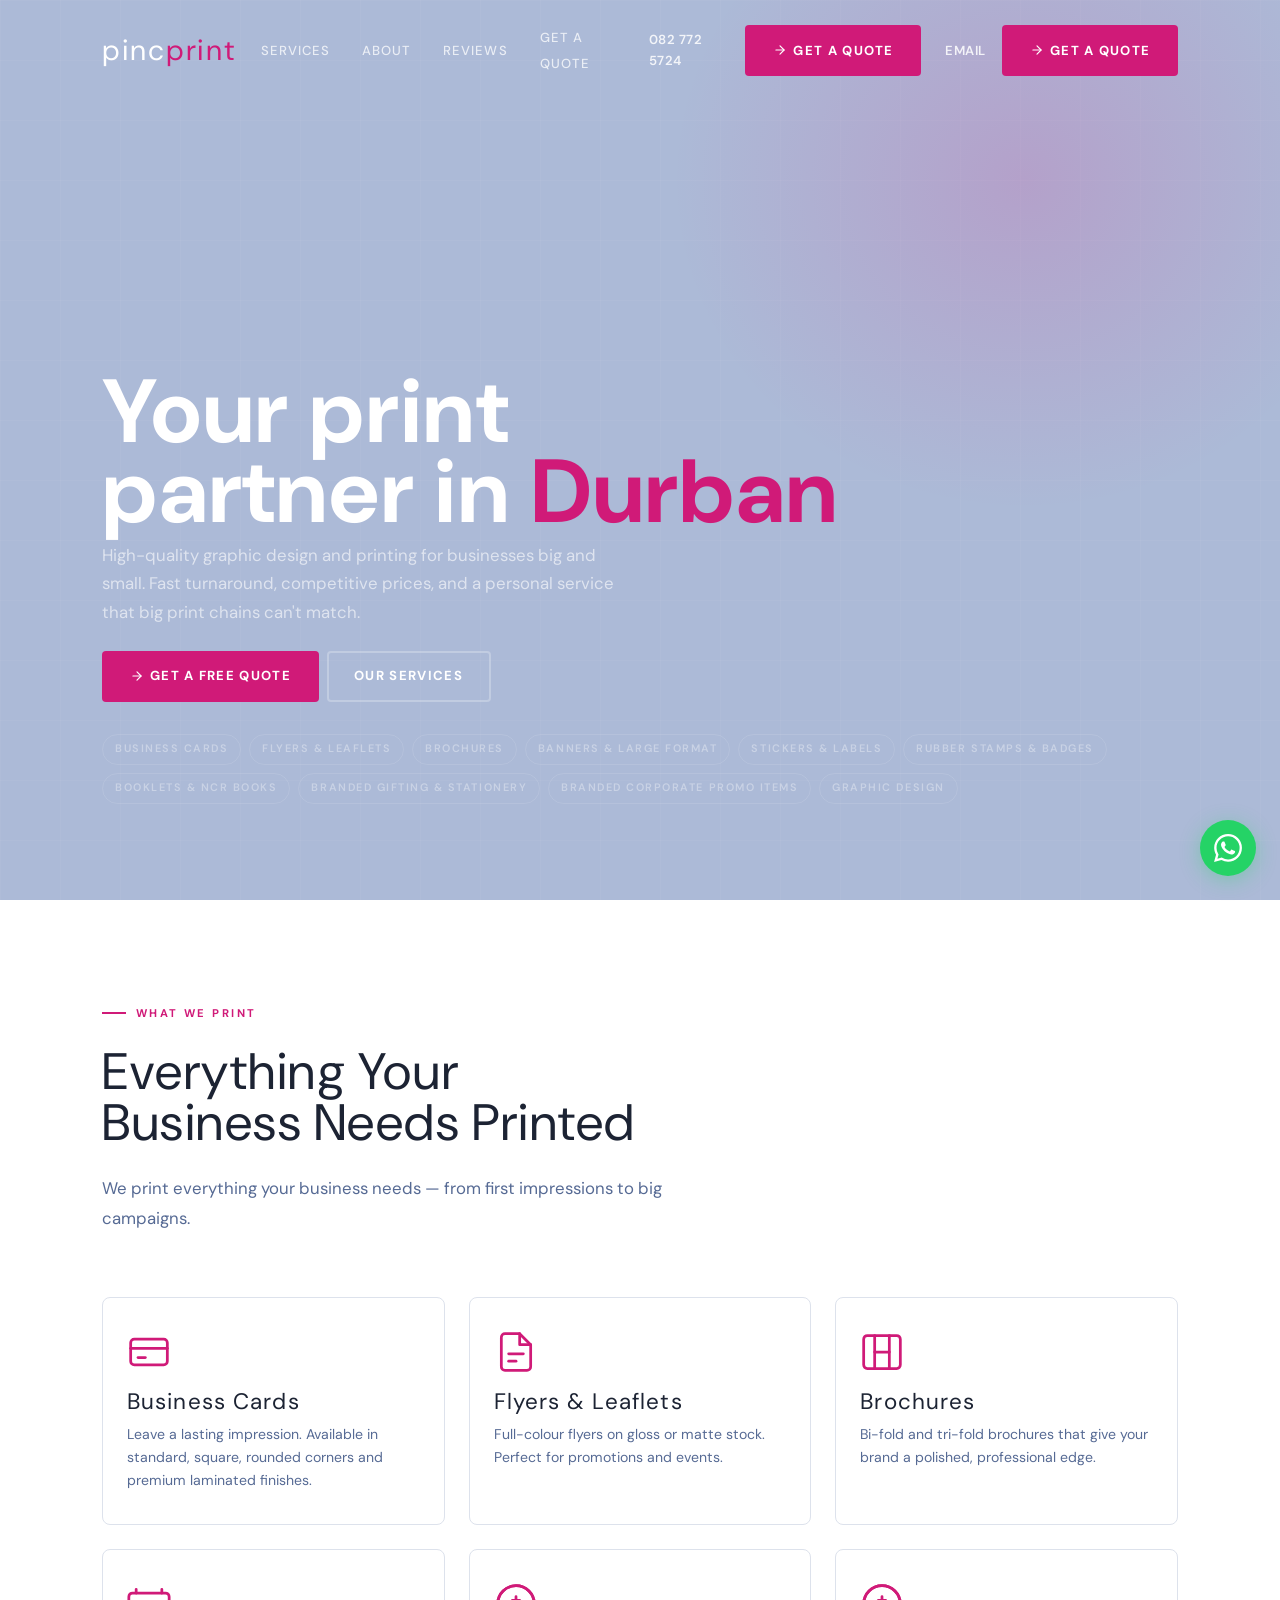
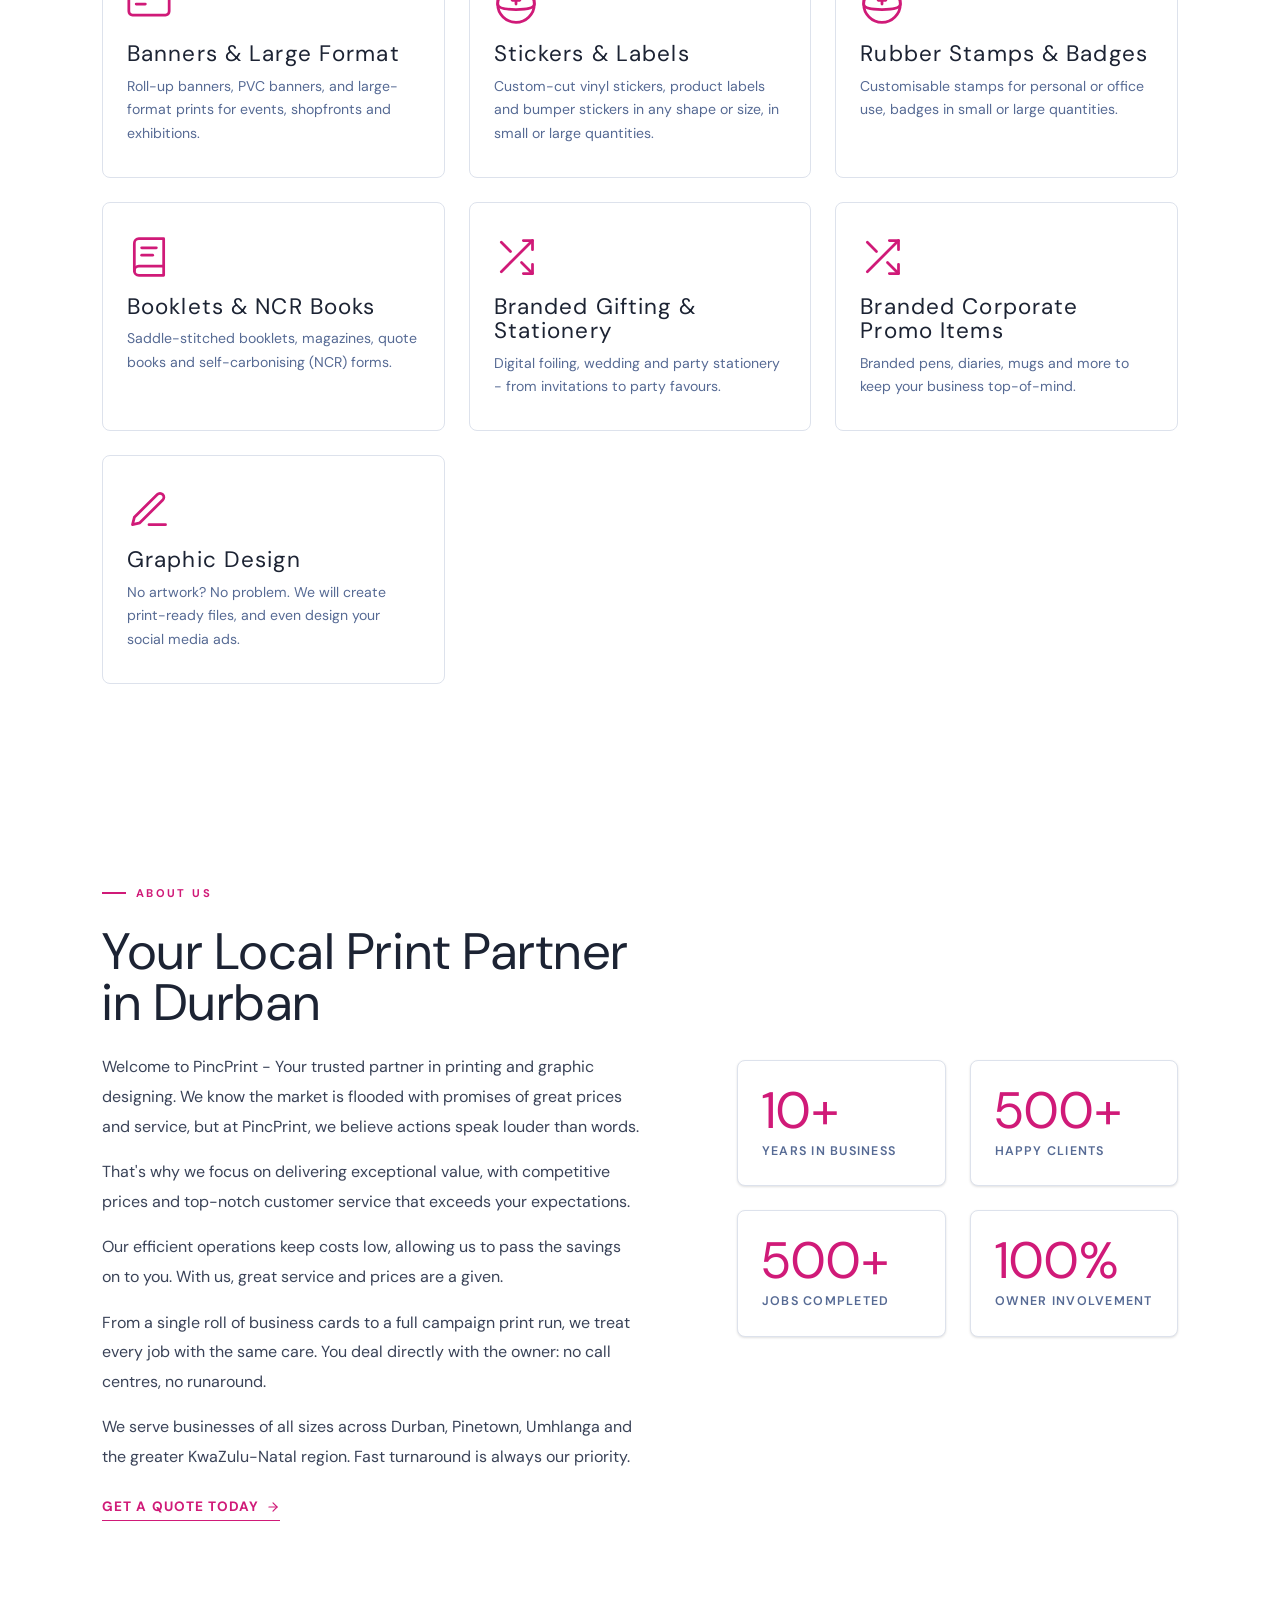
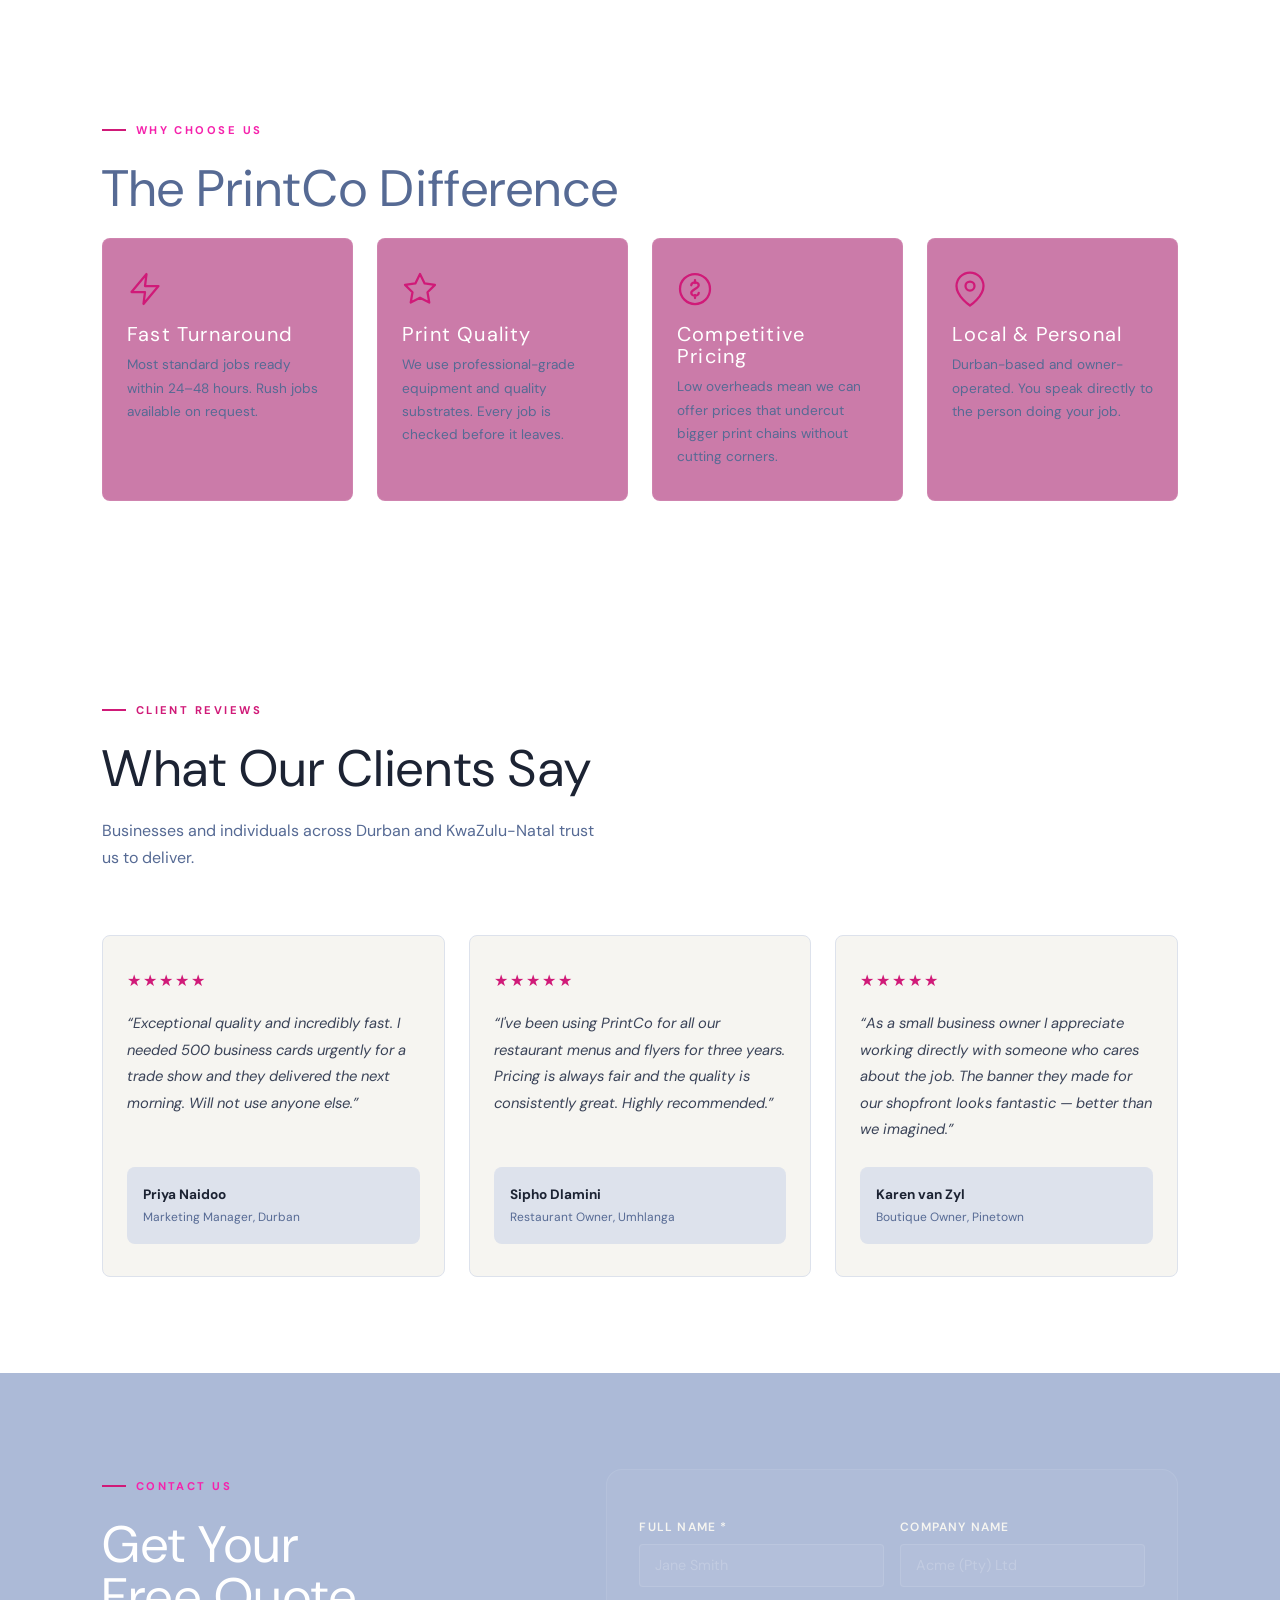
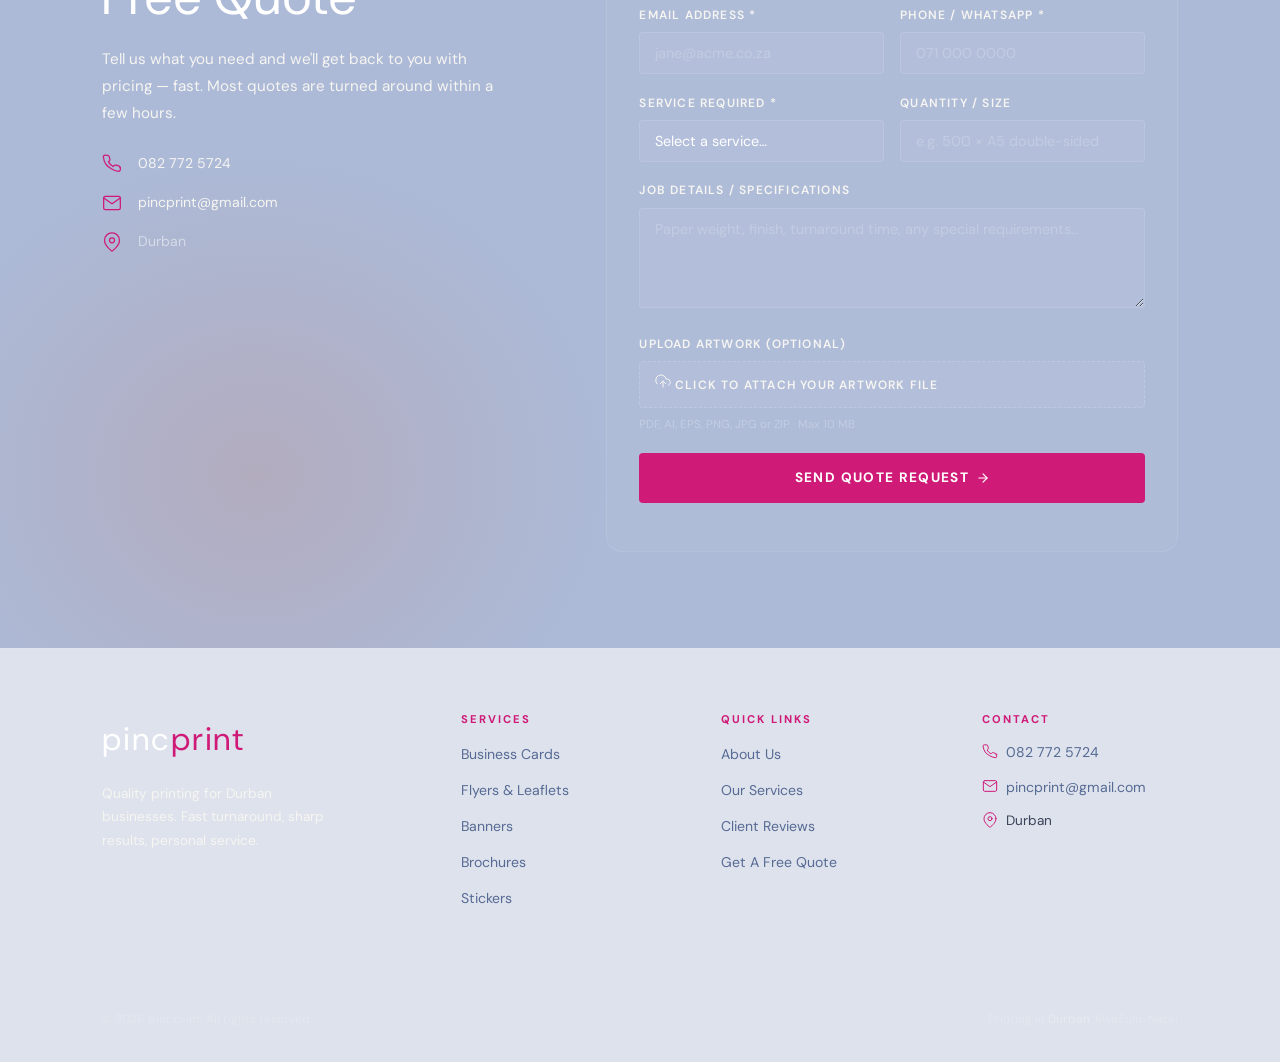
==== index.html @ f0bf224e "Update index.html" ====
<!DOCTYPE html>
<html lang="en">
<head>
  <meta charset="UTF-8" />
  <meta name="viewport" content="width=device-width, initial-scale=1.0" />
<!-- Netlify Identity: processes invite/recovery links from email -->
<script src="https://identity.netlify.com/v1/netlify-identity-widget.js"></script>
  <!-- ═══ SEO — EDIT THESE IN data/site.json ═══════════════ -->
  <title id="meta-title">pincprint Durban | Business Cards, Flyers, Banners &amp; More</title>
  <meta name="description"         id="meta-desc"    content="Quality printing in Durban. Business cards, flyers, banners, brochures, stickers and more. Fast turnaround, competitive prices. Get a free quote today." />
  <meta name="robots"              content="index, follow" />
  <link rel="canonical"            id="meta-canonical" href="https://www.yoursite.co.za/" />

  <!-- Open Graph (social sharing) -->
  <meta property="og:type"         content="website" />
  <meta property="og:locale"       content="en_ZA" />
  <meta property="og:url"          id="og-url"        content="https://www.yoursite.co.za/" />
  <meta property="og:title"        id="og-title"      content="pincprint Durban | Quality Printing" />
  <meta property="og:description"  id="og-desc"       content="Quality printing in Durban. Fast turnaround, competitive prices." />
  <meta property="og:image"        id="og-image"      content="https://www.yoursite.co.za/images/og-image.jpg" />
  <meta name="twitter:card"        content="summary_large_image" />

  <!-- Fonts -->
  <link rel="preconnect" href="https://fonts.googleapis.com" />
  <link rel="preconnect" href="https://fonts.gstatic.com" crossorigin />
  <link href="https://fonts.googleapis.com/css2?family=Bebas+Neue&family=DM+Sans:wght@300;400;500;600;700&display=swap" rel="stylesheet" />

  <link rel="stylesheet" href="style.css" />

  <!-- ═══ LOCAL BUSINESS SCHEMA — update to match data/site.json ═══ -->
  <script type="application/ld+json" id="local-schema">
  {
    "@context": "https://schema.org",
    "@type": "LocalBusiness",
    "name": "pincprint Durban",
    "description": "Quality printing services in Durban including business cards, flyers, brochures, banners, stickers and branded promotional items.",
    "url": "https://www.yoursite.co.za",
    "telephone": "+27310000000",
    "email": "pincprint@gmail.com",
    "priceRange": "$$",
    "image": "https://www.yoursite.co.za/images/og-image.jpg",
    "address": {
      "@type": "PostalAddress",
      "streetAddress": "123 Example Street",
      "addressLocality": "Durban",
      "addressRegion": "KwaZulu-Natal",
      "postalCode": "4001",
      "addressCountry": "ZA"
    },
    "geo": {
      "@type": "GeoCoordinates",
      "latitude": -29.8587,
      "longitude": 31.0218
    },
    "areaServed": [
      { "@type": "City", "name": "Durban" },
      { "@type": "City", "name": "Pinetown" },
      { "@type": "City", "name": "Umhlanga" }
    ],
    "hasOfferCatalog": {
      "@type": "OfferCatalog",
      "name": "Printing Services",
      "itemListElement": [
        { "@type": "Offer", "itemOffered": { "@type": "Service", "name": "Business Cards" } },
        { "@type": "Offer", "itemOffered": { "@type": "Service", "name": "Flyers" } },
        { "@type": "Offer", "itemOffered": { "@type": "Service", "name": "Banners" } },
        { "@type": "Offer", "itemOffered": { "@type": "Service", "name": "Brochures" } },
        { "@type": "Offer", "itemOffered": { "@type": "Service", "name": "Stickers and Labels" } }
      ]
    }
  }
  </script>
</head>
<body>

  <!-- ═══ SVG ICON SPRITE (hidden) ══════════════════════════════════
       Icon keys for services (use in data/services.json → icon field):
       card | flyer | brochure | banner | sticker | design | book | promo
  ═══════════════════════════════════════════════════════════════════ -->
  <svg xmlns="http://www.w3.org/2000/svg" style="display:none">
    <symbol id="icon-card" viewBox="0 0 24 24" fill="none" stroke="currentColor" stroke-width="1.5" stroke-linecap="round" stroke-linejoin="round">
      <rect x="2" y="5" width="20" height="14" rx="2"/>
      <line x1="2" y1="10" x2="22" y2="10"/>
      <line x1="6" y1="15" x2="10" y2="15"/>
    </symbol>
    <symbol id="icon-flyer" viewBox="0 0 24 24" fill="none" stroke="currentColor" stroke-width="1.5" stroke-linecap="round" stroke-linejoin="round">
      <path d="M14 2H6a2 2 0 0 0-2 2v16a2 2 0 0 0 2 2h12a2 2 0 0 0 2-2V8z"/>
      <polyline points="14 2 14 8 20 8"/>
      <line x1="8" y1="13" x2="16" y2="13"/>
      <line x1="8" y1="17" x2="12" y2="17"/>
    </symbol>
    <symbol id="icon-brochure" viewBox="0 0 24 24" fill="none" stroke="currentColor" stroke-width="1.5" stroke-linecap="round" stroke-linejoin="round">
      <rect x="2" y="3" width="20" height="18" rx="2"/>
      <line x1="8" y1="3" x2="8" y2="21"/>
      <line x1="16" y1="3" x2="16" y2="21"/>
      <line x1="8" y1="12" x2="16" y2="12"/>
    </symbol>
    <symbol id="icon-banner" viewBox="0 0 24 24" fill="none" stroke="currentColor" stroke-width="1.5" stroke-linecap="round" stroke-linejoin="round">
      <rect x="1" y="6" width="22" height="12" rx="2"/>
      <path d="M5 6V4M19 6V4"/>
      <line x1="5" y1="12" x2="10" y2="12"/>
    </symbol>
    <symbol id="icon-sticker" viewBox="0 0 24 24" fill="none" stroke="currentColor" stroke-width="1.5" stroke-linecap="round" stroke-linejoin="round">
      <circle cx="12" cy="12" r="10"/>
      <path d="M12 2a10 10 0 0 1 10 10c0 2-4 3-10 3S2 14 2 12A10 10 0 0 1 12 2z"/>
      <line x1="12" y1="8" x2="12" y2="12"/>
      <line x1="10" y1="10" x2="14" y2="10"/>
    </symbol>
    <symbol id="icon-design" viewBox="0 0 24 24" fill="none" stroke="currentColor" stroke-width="1.5" stroke-linecap="round" stroke-linejoin="round">
      <path d="M12 20h9"/>
      <path d="M16.5 3.5a2.121 2.121 0 0 1 3 3L7 19l-4 1 1-4L16.5 3.5z"/>
    </symbol>
    <symbol id="icon-book" viewBox="0 0 24 24" fill="none" stroke="currentColor" stroke-width="1.5" stroke-linecap="round" stroke-linejoin="round">
      <path d="M4 19.5A2.5 2.5 0 0 1 6.5 17H20"/>
      <path d="M6.5 2H20v20H6.5A2.5 2.5 0 0 1 4 19.5v-15A2.5 2.5 0 0 1 6.5 2z"/>
      <line x1="8" y1="7" x2="16" y2="7"/>
      <line x1="8" y1="11" x2="14" y2="11"/>
    </symbol>
    <symbol id="icon-promo" viewBox="0 0 24 24" fill="none" stroke="currentColor" stroke-width="1.5" stroke-linecap="round" stroke-linejoin="round">
      <polyline points="16 3 21 3 21 8"/>
      <line x1="4" y1="20" x2="21" y2="3"/>
      <polyline points="21 16 21 21 16 21"/>
      <line x1="15" y1="15" x2="21" y2="21"/>
      <line x1="4" y1="4" x2="9" y2="9"/>
    </symbol>
    <!-- Benefit icons -->
    <symbol id="icon-fast" viewBox="0 0 24 24" fill="none" stroke="currentColor" stroke-width="1.5" stroke-linecap="round" stroke-linejoin="round">
      <path d="M13 2L3 14h9l-1 8 10-12h-9l1-8z"/>
    </symbol>
    <symbol id="icon-quality" viewBox="0 0 24 24" fill="none" stroke="currentColor" stroke-width="1.5" stroke-linecap="round" stroke-linejoin="round">
      <path d="M12 2l3.09 6.26L22 9.27l-5 4.87 1.18 6.88L12 17.77l-6.18 3.25L7 14.14 2 9.27l6.91-1.01L12 2z"/>
    </symbol>
    <symbol id="icon-price" viewBox="0 0 24 24" fill="none" stroke="currentColor" stroke-width="1.5" stroke-linecap="round" stroke-linejoin="round">
      <circle cx="12" cy="12" r="10"/>
      <path d="M12 6v2m0 8v2M9.5 9.5a2.5 2 0 0 1 5 0c0 2-5 3-5 5a2.5 2 0 0 0 5 0"/>
    </symbol>
    <symbol id="icon-local" viewBox="0 0 24 24" fill="none" stroke="currentColor" stroke-width="1.5" stroke-linecap="round" stroke-linejoin="round">
      <path d="M21 10c0 7-9 13-9 13s-9-6-9-13a9 9 0 0 1 18 0z"/>
      <circle cx="12" cy="10" r="3"/>
    </symbol>
    <!-- Misc icons -->
    <symbol id="icon-phone" viewBox="0 0 24 24" fill="none" stroke="currentColor" stroke-width="1.5" stroke-linecap="round" stroke-linejoin="round">
      <path d="M22 16.92v3a2 2 0 0 1-2.18 2 19.79 19.79 0 0 1-8.63-3.07A19.5 19.5 0 0 1 4.69 13.5a19.79 19.79 0 0 1-3.07-8.67A2 2 0 0 1 3.6 2.69L6.72 2.7A2 2 0 0 1 8.7 4.41a12.84 12.84 0 0 0 .7 2.81 2 2 0 0 1-.45 2.11L7.72 10.6a16 16 0 0 0 5.68 5.68l1.27-1.27a2 2 0 0 1 2.11-.45 12.84 12.84 0 0 0 2.81.7 2 2 0 0 1 1.72 2.02z"/>
    </symbol>
    <symbol id="icon-mail" viewBox="0 0 24 24" fill="none" stroke="currentColor" stroke-width="1.5" stroke-linecap="round" stroke-linejoin="round">
      <path d="M4 4h16c1.1 0 2 .9 2 2v12c0 1.1-.9 2-2 2H4c-1.1 0-2-.9-2-2V6c0-1.1.9-2 2-2z"/>
      <polyline points="22,6 12,13 2,6"/>
    </symbol>
    <symbol id="icon-pin" viewBox="0 0 24 24" fill="none" stroke="currentColor" stroke-width="1.5" stroke-linecap="round" stroke-linejoin="round">
      <path d="M21 10c0 7-9 13-9 13s-9-6-9-13a9 9 0 0 1 18 0z"/>
      <circle cx="12" cy="10" r="3"/>
    </symbol>
    <symbol id="icon-upload" viewBox="0 0 24 24" fill="none" stroke="currentColor" stroke-width="1.5" stroke-linecap="round" stroke-linejoin="round">
      <polyline points="16 16 12 12 8 16"/>
      <line x1="12" y1="12" x2="12" y2="21"/>
      <path d="M20.39 18.39A5 5 0 0 0 18 9h-1.26A8 8 0 1 0 3 16.3"/>
    </symbol>
    <symbol id="icon-arrow" viewBox="0 0 24 24" fill="none" stroke="currentColor" stroke-width="2" stroke-linecap="round" stroke-linejoin="round">
      <line x1="5" y1="12" x2="19" y2="12"/>
      <polyline points="12 5 19 12 12 19"/>
    </symbol>
  </svg>

  <!-- ═══ WHATSAPP FLOAT ══════════════════════════════════════════ -->
  <a href="#" class="whatsapp-float" id="whatsapp-link" aria-label="Chat with us on WhatsApp" target="_blank" rel="noopener">
    <svg viewBox="0 0 24 24" fill="currentColor"><path d="M17.472 14.382c-.297-.149-1.758-.867-2.03-.967-.273-.099-.471-.148-.67.15-.197.297-.767.966-.94 1.164-.173.199-.347.223-.644.075-.297-.15-1.255-.463-2.39-1.475-.883-.788-1.48-1.761-1.653-2.059-.173-.297-.018-.458.13-.606.134-.133.298-.347.446-.52.149-.174.198-.298.298-.497.099-.198.05-.371-.025-.52-.075-.149-.669-1.612-.916-2.207-.242-.579-.487-.5-.669-.51-.173-.008-.371-.01-.57-.01-.198 0-.52.074-.792.372-.272.297-1.04 1.016-1.04 2.479 0 1.462 1.065 2.875 1.213 3.074.149.198 2.096 3.2 5.077 4.487.709.306 1.262.489 1.694.625.712.227 1.36.195 1.871.118.571-.085 1.758-.719 2.006-1.413.248-.694.248-1.289.173-1.413-.074-.124-.272-.198-.57-.347m-5.421 7.403h-.004a9.87 9.87 0 0 1-5.031-1.378l-.361-.214-3.741.982.998-3.648-.235-.374a9.86 9.86 0 0 1-1.51-5.26c.001-5.45 4.436-9.884 9.888-9.884 2.64 0 5.122 1.03 6.988 2.898a9.825 9.825 0 0 1 2.893 6.994c-.003 5.45-4.437 9.884-9.885 9.884m8.413-18.297A11.815 11.815 0 0 0 12.05 0C5.495 0 .16 5.335.157 11.892c0 2.096.547 4.142 1.588 5.945L.057 24l6.305-1.654a11.882 11.882 0 0 0 5.683 1.448h.005c6.554 0 11.89-5.335 11.893-11.893a11.821 11.821 0 0 0-3.48-8.413z"/></svg>
  </a>

  <!-- ═══ NAVIGATION ══════════════════════════════════════════════ -->
  <header>
    <nav class="site-nav" id="site-nav" role="navigation" aria-label="Main navigation">
      <div class="container">
        <div class="nav-inner">
          <a href="#" class="nav-logo" id="nav-logo" aria-label="Homepage">
            pinc<span id="nav-logo-accent">print</span>
          </a>
          <ul class="nav-links" id="nav-links">
            <li><a href="#services">Services</a></li>
            <li><a href="#about">About</a></li>
            <li><a href="#testimonials">Reviews</a></li>
            <li><a href="#quote">Get a Quote</a></li>
          </ul>
          <div style="display:flex;align-items:center;gap:1rem;">
            <a href="tel:+27827725724" class="nav-phone" id="nav-phone">CALL</a>
            <a href="#quote" class="nav-cta btn">
              <svg width="14" height="14"><use href="#icon-arrow"/></svg>
              Get a Quote
            </a>
          </div>
          <div style="display:flex;align-items:center;gap:1rem;">
            <a href="mailto:pincprint@gmail.com" class="nav-phone" id="nav-phone">EMAIL</a>
            <a href="#quote" class="nav-cta btn">
              <svg width="14" height="14"><use href="#icon-arrow"/></svg>
              Get a Quote
            </a>
          </div>
          <button class="nav-toggle" id="nav-toggle" aria-label="Toggle mobile menu" aria-expanded="false">
            <span></span><span></span><span></span>
          </button>
        </div>
      </div>
    </nav>
  </header>

  <main>
    <!-- ═══ HERO ════════════════════════════════════════════════ -->
    <section class="hero" aria-labelledby="hero-heading">
      <div class="container">
        <div class="hero-inner">
          <div>
            <h1 class="hero-headline" id="hero-heading">
              <span id="hero-line1">Your print</span><br>
              <span id="hero-line2">partner in </span>
              <span class="accent" id="hero-city">Durban</span>
            </h1>
            <div class="hero-sub">
              <p id="hero-subtext">High-quality graphic design and printing for businesses big and small. Fast turnaround, competitive prices, and a personal service that big print chains can't match.</p>
              <div class="hero-actions">
                <a href="#quote" class="btn btn-primary">
                  <svg width="14" height="14"><use href="#icon-arrow"/></svg>
                  Get a Free Quote
                </a>
                <a href="#services" class="btn btn-outline">Our Services</a>
              </div>
            </div>
            <div class="hero-service-strip" id="hero-chips">
              <!-- rendered by JS -->
            </div>
          </div>
          <!-- <div class="hero-aside" aria-hidden="true" id="hero-aside">
            BUSINESS&nbsp;CARDS&nbsp;·&nbsp;FLYERS&nbsp;·&nbsp;BANNERS&nbsp;·&nbsp;BROCHURES&nbsp;·&nbsp;STICKERS&nbsp;·&nbsp;BRANDED&nbsp;PROMO
          </div> -->
        </div>
      </div>
    </section>

    <!-- ═══ SERVICES ════════════════════════════════════════════ -->
    <section id="services" aria-labelledby="services-heading">
      <div class="container">
        <span class="section-eyebrow">What We Print</span>
        <h2 class="section-heading" id="services-heading">Everything Your<br>Business Needs Printed</h2>
        <p class="services-intro" id="services-intro">We print it all from business cards to wedding cards to large-format banners. If you or your business needs it printed, we can do it.</p>
        <div class="services-grid stagger animate-up" id="services-grid">
          <div class="loading-placeholder">Loading services…</div>
        </div>
      </div>
    </section>

    <!-- ═══ ABOUT ═══════════════════════════════════════════════ -->
    <section id="about" aria-labelledby="about-heading">
      <div class="container">
        <div class="about-grid">
          <div>
            <span class="section-eyebrow">About Us</span>
            <h2 class="section-heading" id="about-heading"><span id="about-headline">Your Local Print Partner</span></h2>
            <div id="about-body" class="about-body">
              <div class="loading-placeholder">Loading…</div>
            </div>
            <a href="#quote" class="about-link">
              Get a quote today
              <svg width="14" height="14"><use href="#icon-arrow"/></svg>
            </a>
          </div>
          <div class="about-stats stagger animate-up" id="about-stats">
            <div class="loading-placeholder">Loading…</div>
          </div>
        </div>
      </div>
    </section>

    <!-- ═══ BENEFITS ════════════════════════════════════════════ -->
    <section id="why-us" aria-labelledby="benefits-heading">
      <div class="container">
        <span class="section-eyebrow" style="color:var(--accent-lt);">Why Choose Us</span>
        <h2 class="section-heading section-heading--light" id="benefits-heading">The pincprint Difference</h2>
        <div class="benefits-grid stagger animate-up" id="benefits-grid">
          <div class="loading-placeholder">Loading…</div>
        </div>
      </div>
    </section>

    <!-- ═══ TESTIMONIALS ═════════════════════════════════════════ -->
    <section id="testimonials" aria-labelledby="testimonials-heading">
      <div class="container">
        <span class="section-eyebrow">Client Reviews</span>
        <h2 class="section-heading" id="testimonials-heading">What Our Clients Say</h2>
        <p class="testimonials-intro">Businesses and individuals across Durban and KwaZulu-Natal trust us to deliver.</p>
        <div class="testimonials-grid stagger animate-up" id="testimonials-grid">
          <div class="loading-placeholder">Loading reviews…</div>
        </div>
      </div>
    </section>

    <!-- ═══ QUOTE FORM ════════════════════════════════════════════ -->
    <section id="quote" aria-labelledby="quote-heading" class="quote">
      <div class="container">
        <div class="quote-inner">
          <div class="quote-intro">
            <span class="section-eyebrow" style="color:var(--accent-lt);">Contact Us</span>
            <h2 class="section-heading" id="quote-heading">Get Your<br>Free Quote</h2>
            <p>Tell us what you need and we'll get back to you with pricing — fast. Most quotes are turned around within a few hours.</p>
            <div class="quote-contact-item">
              <svg class="icon-sm"><use href="#icon-phone"/></svg>
              <a href="tel:0310000000" id="form-phone">031 000 0000</a>
            </div>
            <div class="quote-contact-item">
              <svg class="icon-sm"><use href="#icon-mail"/></svg>
              <a href="mailto:pincprint@gmail.com" id="form-email">pincprint@gmail.com</a>
            </div>
            <div class="quote-contact-item">
              <svg class="icon-sm"><use href="#icon-pin"/></svg>
              <span id="form-address" style="color:rgba(255,255,255,0.5);">123 Example Street, Durban</span>
            </div>
          </div>

          <!-- Netlify form: add netlify attribute when deploying -->
          <div class="quote-form">
            <div class="form-success" id="form-success" role="alert">
              ✓ Thanks! We've received your quote request and will be in touch shortly.
            </div>
            <form
              name="quote-request"
              method="POST"
              data-netlify="true"
              netlify-honeypot="bot-field"
              id="quote-form"
              novalidate
            >
              <input type="hidden" name="form-name" value="quote-request" />
              <p hidden><label>Don't fill this: <input name="bot-field" /></label></p>

              <div class="form-row">
                <div class="form-group">
                  <label for="f-name">Full Name *</label>
                  <input type="text" id="f-name" name="name" placeholder="Jane Smith" required />
                </div>
                <div class="form-group">
                  <label for="f-company">Company Name</label>
                  <input type="text" id="f-company" name="company" placeholder="Acme (Pty) Ltd" />
                </div>
              </div>
              <div class="form-row">
                <div class="form-group">
                  <label for="f-email">Email Address *</label>
                  <input type="email" id="f-email" name="email" placeholder="jane@acme.co.za" required />
                </div>
                <div class="form-group">
                  <label for="f-phone">Phone / WhatsApp *</label>
                  <input type="tel" id="f-phone" name="phone" placeholder="071 000 0000" required />
                </div>
              </div>
              <div class="form-row">
                <div class="form-group">
                  <label for="f-service">Service Required *</label>
                  <select id="f-service" name="service" required>
                    <option value="" disabled selected>Select a service…</option>
                    <option>Business Cards</option>
                    <option>Flyers / Leaflets</option>
                    <option>Brochures</option>
                    <option>Banners / Large Format</option>
                    <option>Stickers / Labels</option>
                    <option>Booklets / Magazines</option>
                    <option>Branded Promotional Items</option>
                    <option>Graphic Design / Social Media</option>
                    <option>Other</option>
                  </select>
                </div>
                <div class="form-group">
                  <label for="f-qty">Quantity / Size</label>
                  <input type="text" id="f-qty" name="quantity" placeholder="e.g. 500 × A5 double-sided" />
                </div>
              </div>
              <div class="form-group">
                <label for="f-details">Job Details / Specifications</label>
                <textarea id="f-details" name="details" placeholder="Paper weight, finish, turnaround time, any special requirements…"></textarea>
              </div>
              <div class="form-group">
                <label>Upload Artwork (optional)</label>
                <label class="file-upload-label">
                  <svg width="16" height="16"><use href="#icon-upload"/></svg>
                  <span id="file-label-text">Click to attach your artwork file</span>
                  <input type="file" name="artwork" id="artwork-upload" accept=".pdf,.ai,.eps,.png,.jpg,.jpeg,.zip" />
                </label>
                <p class="file-note">PDF, AI, EPS, PNG, JPG or ZIP · Max 10 MB</p>
              </div>
              <button type="submit" class="btn btn-submit">
                Send Quote Request
                <svg width="14" height="14"><use href="#icon-arrow"/></svg>
              </button>
            </form>
          </div>
        </div>
      </div>
    </section>
  </main>

  <!-- ═══ FOOTER ══════════════════════════════════════════════════ -->
  <footer role="contentinfo">
    <div class="container">
      <div class="footer-grid">
        <div class="footer-brand">
          <a href="#" class="logo" aria-label="Homepage">Pinc<span>Print</span></a>
          <p id="footer-tagline">Quality design and printing for Durban businesses. Fast turnaround, sharp results, personal service.</p>
        </div>
        <div class="footer-col">
          <h4>Services</h4>
          <ul id="footer-services">
            <li><a href="#services">Business Cards</a></li>
            <li><a href="#services">Flyers &amp; Leaflets</a></li>
            <li><a href="#services">Banners</a></li>
            <li><a href="#services">Brochures</a></li>
            <li><a href="#services">Stickers</a></li>
          </ul>
        </div>
        <div class="footer-col">
          <h4>Quick Links</h4>
          <ul>
            <li><a href="#about">About Us</a></li>
            <li><a href="#services">Our Services</a></li>
            <li><a href="#testimonials">Client Reviews</a></li>
            <li><a href="#quote">Get A Free Quote</a></li>
          </ul>
        </div>
        <div class="footer-col">
          <h4>Contact</h4>
          <div class="footer-contact-item">
            <svg><use href="#icon-phone"/></svg>
            <a href="tel:0310000000" id="footer-phone">082 772 5724</a>
          </div>
          <div class="footer-contact-item">
            <svg><use href="#icon-mail"/></svg>
            <a href="mailto:pincprint@gmail.com" id="footer-email">pincprint@gmail.com</a>
          </div>
          <div class="footer-contact-item">
            <svg><use href="#icon-pin"/></svg>
            <span id="footer-address"><br>Durban, 4001</span>
          </div>
        </div>
      </div>
      <div class="footer-bottom">
        <span id="footer-copyright">© <span id="footer-year"></span> PincPrint Durban. All rights reserved.</span>
        <span>Printing in <a href="#services">Durban</a>, KwaZulu-Natal</span>
      </div>
    </div>
  </footer>

  <!-- ═══════════════════════════════════════════════════════════════
       SCRIPTS
       ─────────────────────────────────────────────────────────────
       Handles: nav scroll, mobile menu, scroll animations,
       data loading, DOM rendering, form submission (Netlify).
  ═══════════════════════════════════════════════════════════════ -->
  <script>
  /* ── Helpers ──────────────────────────────────────────── */
  const $ = id => document.getElementById(id);
  const icon = id => `<svg aria-hidden="true"><use href="#icon-${id}"/></svg>`;

  /* ── Footer year ──────────────────────────────────────── */
  $('footer-year').textContent = new Date().getFullYear();

  /* ── Nav scroll ───────────────────────────────────────── */
  const nav = $('site-nav');
  function onScroll() { nav.classList.toggle('scrolled', window.scrollY > 60); }
  window.addEventListener('scroll', onScroll, { passive: true });
  onScroll();

  /* ── Mobile nav ───────────────────────────────────────── */
  const toggle = $('nav-toggle');
  const navLinks = $('nav-links');
  toggle.addEventListener('click', () => {
    const open = navLinks.classList.toggle('open');
    toggle.classList.toggle('open', open);
    toggle.setAttribute('aria-expanded', open);
    document.body.style.overflow = open ? 'hidden' : '';
  });
  navLinks.querySelectorAll('a').forEach(a => a.addEventListener('click', () => {
    navLinks.classList.remove('open');
    toggle.classList.remove('open');
    toggle.setAttribute('aria-expanded', false);
    document.body.style.overflow = '';
  }));

  /* ── Scroll animations ────────────────────────────────── */
  const observer = new IntersectionObserver(entries => {
    entries.forEach(e => { if (e.isIntersecting) { e.target.classList.add('visible'); observer.unobserve(e.target); } });
  }, { threshold: 0.1 });
  document.querySelectorAll('.animate-up').forEach(el => observer.observe(el));

  /* ── File upload label ────────────────────────────────── */
  $('artwork-upload').addEventListener('change', e => {
    const f = e.target.files[0];
    $('file-label-text').textContent = f ? f.name : 'Click to attach your artwork file';
  });

  /* ── Form submit (Netlify AJAX) ───────────────────────── */
  $('quote-form').addEventListener('submit', async function(e) {
    e.preventDefault();
    const btn = this.querySelector('.btn-submit');
    btn.textContent = 'Sending…';
    btn.disabled = true;
    try {
      const body = new URLSearchParams(new FormData(this)).toString();
      const res = await fetch('/', { method: 'POST', headers: { 'Content-Type': 'application/x-www-form-urlencoded' }, body });
      if (res.ok) {
        $('form-success').classList.add('visible');
        this.reset();
        $('file-label-text').textContent = 'Click to attach your artwork file';
        this.scrollIntoView({ behavior: 'smooth', block: 'start' });
      } else { throw new Error(); }
    } catch {
      btn.textContent = 'Error — please email us directly';
    } finally {
      btn.textContent = 'Send Quote Request';
      btn.disabled = false;
    }
  });

  /* ── JSON fetch ───────────────────────────────────────── */
  async function load(path) {
    const r = await fetch(path);
    if (!r.ok) throw new Error(`Cannot load ${path}`);
    return r.json();
  }

  /* ── Service icons map ────────────────────────────────── */
  const SERVICE_ICONS = {
    card: 'card', flyer: 'flyer', brochure: 'brochure',
    banner: 'banner', sticker: 'sticker', design: 'design',
    book: 'book', promo: 'promo'
  };
  const BENEFIT_ICONS = { fast: 'fast', quality: 'quality', price: 'price', local: 'local' };

  /* ── Renderers ────────────────────────────────────────── */
  function renderServices(data) {
    // hero chips
    $('hero-chips').innerHTML = data.items.map(s =>
      `<span class="hero-chip">${s.name}</span>`
    ).join('');
    // grid
    $('services-intro').textContent = data.intro || '';
    $('services-grid').className = 'services-grid stagger animate-up';
    $('services-grid').innerHTML = data.items.map(s => `
      <div class="service-card">
        <div class="service-icon">${icon(SERVICE_ICONS[s.icon] || 'flyer')}</div>
        <h3>${s.name}</h3>
        <p>${s.desc}</p>
      </div>`
    ).join('');
    observer.observe($('services-grid'));
  }

  function renderAbout(data) {
    $('about-headline').textContent = data.headline;
    $('about-body').innerHTML = data.paragraphs.map(p => `<p>${p}</p>`).join('');
    $('about-stats').innerHTML = data.stats.map(s => `
      <div class="stat-box">
        <div class="stat-number">${s.number}</div>
        <div class="stat-label">${s.label}</div>
      </div>`
    ).join('');
    observer.observe($('about-stats'));
  }

  function renderBenefits(data) {
    const sec = document.querySelector('#why-us');
    // update heading if provided
    if (data.heading) $('benefits-heading').textContent = data.heading;
    $('benefits-grid').innerHTML = data.items.map(b => `
      <div class="benefit-card">
        <div class="benefit-icon">${icon(BENEFIT_ICONS[b.icon] || 'quality')}</div>
        <h3>${b.title}</h3>
        <p>${b.desc}</p>
      </div>`
    ).join('');
    observer.observe($('benefits-grid'));
  }

  function renderTestimonials(data) {
    $('testimonials-grid').innerHTML = data.map(t => `
      <article class="testimonial-card">
        <div class="testimonial-stars" aria-label="${t.stars} out of 5 stars">${'★'.repeat(t.stars)}</div>
        <p class="testimonial-text">${t.text}</p>
        <footer class="testimonial-author">
          <div class="testimonial-name">${t.name}</div>
          <div class="testimonial-role">${t.role}</div>
        </footer>
      </article>`
    ).join('');
    observer.observe($('testimonials-grid'));
  }

  function renderSite(data) {
    // Page title + meta
    document.title = data.seo_title;
    $('meta-title').textContent = data.seo_title;
    $('meta-desc').setAttribute('content', data.seo_description);
    $('og-title').setAttribute('content', data.seo_title);
    $('og-desc').setAttribute('content', data.seo_description);
    if (data.site_url) {
      $('meta-canonical').setAttribute('href', data.site_url + '/');
      $('og-url').setAttribute('content', data.site_url + '/');
    }
    // Nav
    const logoName = data.business_name || 'PincPrint';
    const split = Math.floor(logoName.length / 2);
    $('nav-logo').innerHTML = `${logoName.slice(0, split)}<span>${logoName.slice(split)}</span>`;
    document.querySelector('.footer-brand .logo').innerHTML = `${logoName.slice(0, split)}<span>${logoName.slice(split)}</span>`;
    if (data.phone) {
      $('nav-phone').textContent = data.phone;
      $('nav-phone').href = 'tel:' + data.phone.replace(/\s/g, '');
      $('form-phone').textContent = data.phone;
      $('form-phone').href = 'tel:' + data.phone.replace(/\s/g, '');
      $('footer-phone').textContent = data.phone;
      $('footer-phone').href = 'tel:' + data.phone.replace(/\s/g, '');
    }
    if (data.email) {
      $('form-email').textContent = data.email;
      $('form-email').href = 'mailto:' + data.email;
      $('footer-email').textContent = data.email;
      $('footer-email').href = 'mailto:' + data.email;
    }
    if (data.address) {
      $('form-address').textContent = data.address;
      $('footer-address').innerHTML = data.address.replace(', ', ',<br>');
    }
    if (data.whatsapp) {
      $('whatsapp-link').href = 'https://wa.me/' + data.whatsapp;
    }
    if (data.tagline) $('footer-tagline').textContent = data.tagline;
    if (data.business_name) {
      $('footer-copyright').innerHTML = `© <span id="footer-year">${new Date().getFullYear()}</span> ${data.business_name}. All rights reserved.`;
    }
    // Update JSON-LD schema
    if (data.business_name || data.phone || data.email) {
      try {
        const schema = JSON.parse($('local-schema').textContent);
        if (data.business_name)  schema.name      = data.business_name;
        if (data.phone)          schema.telephone  = data.phone;
        if (data.email)          schema.email      = data.email;
        if (data.address)        schema.address.streetAddress = data.address;
        if (data.site_url)       schema.url        = data.site_url;
        $('local-schema').textContent = JSON.stringify(schema, null, 2);
      } catch(e) {}
    }
  }

  /* ── Boot ──────────────────────────────────────────────── */
  (async function init() {
    try {
      const [site, services, about, benefits, testimonials] = await Promise.all([
        load('data/site.json'),
        load('data/services.json'),
        load('data/about.json'),
        load('data/benefits.json'),
        load('data/testimonials.json'),
      ]);
      renderSite(site);
      renderServices(services);
      renderAbout(about);
      renderBenefits(benefits);
      renderTestimonials(testimonials);
    } catch(err) {
      console.warn('Data load error:', err);
    }
  })();
  </script>

  <!-- noscript fallback for key contact info -->
  <noscript>
    <div style="text-align:center;padding:2rem;background:#0B1220;color:#fff;">
      <strong>PincPrint Durban</strong> — Quality printing services in Durban.<br>
      Call us: <a href="tel:0827725724" style="color:#E04510;">082 772 5724</a> |
      Email: <a href="mailto:pincprint@gmail.com" style="color:#E04510;">pincprint@gmail.com</a>
    </div>
  </noscript>
    <script>
  if (window.netlifyIdentity) {
    window.netlifyIdentity.on("init", function(user) {
      if (!user) {
        window.netlifyIdentity.on("login", function() {
          document.location.href = "/admin/";
        });
      }
    });
  }
</script>

</body>
</html>
---- style.css ----
/* ═══════════════════════════════════════════════════════════
   pincprint DURBAN  —  style.css
   ─────────────────────────────────────────────────────────
   01. Tokens & Reset
   02. Typography
   03. Layout
   04. Navigation
   05. Hero
   06. Services
   07. About
   08. Benefits
   09. Testimonials
   10. Quote Form
   11. Footer
   12. Floating WhatsApp
   13. Utilities & Animations
   14. Responsive
   ═══════════════════════════════════════════════════════════ */

/* ─── 01. TOKENS & RESET ────────────────────────────────── */
:root {
  /* Colours */
  --dark:       #acbad7;   /* deep print-ink navy */
  --dark-2:     #cb7ba9;
  --ink:        #1C2333;
  --body:       #3A4358;
  --muted:      #566a94;
  --border:     #DDE2EC;
  --paper:      #F6F5F1;   /* warm uncoated stock */
  --white:      #FFFFFF;
  --accent:     #d01a78;   /* Pantone-red burnt orange — the BRAND hit */
  --accent-dk:  #ff309b;
  --accent-lt:  #f523ac;
  --green:      #25D366;   /* WhatsApp only */

  /* Type */
  --font-display: 'DM Sans', Impact, sans-serif;
  --font-body:    'DM Sans', 'Helvetica Neue', sans-serif;

  /* Space (8pt system) */
  --s1: 0.5rem;    /* 8 */
  --s2: 1rem;      /* 16 */
  --s3: 1.5rem;    /* 24 */
  --s4: 2rem;      /* 32 */
  --s5: 3rem;      /* 48 */
  --s6: 4rem;      /* 64 */
  --s7: 5rem;      /* 80 */
  --s8: 6rem;      /* 96 */

  /* Radii */
  --r-sm: 4px;
  --r-md: 8px;
  --r-lg: 16px;

  /* Shadows */
  --sh-sm: 0 1px 3px rgba(0,0,0,0.08), 0 1px 2px rgba(0,0,0,0.05);
  --sh-md: 0 4px 16px rgba(0,0,0,0.10), 0 2px 6px rgba(0,0,0,0.06);
  --sh-lg: 0 12px 40px rgba(0,0,0,0.14);

  --ease: cubic-bezier(0.25, 0.46, 0.45, 0.94);
}

*, *::before, *::after { box-sizing: border-box; margin: 0; padding: 0; }
html { scroll-behavior: smooth; -webkit-text-size-adjust: 100%; }
body {
  font-family: var(--font-body);
  color: var(--body);
  background: var(--white);
  font-size: 1rem;
  line-height: 1.65;
  font-weight: 400;
  overflow-x: hidden;
}
img { display: block; max-width: 100%; }
a  { color: inherit; text-decoration: none; }
ul { list-style: none; }
button, input, select, textarea {
  font-family: inherit;
  font-size: inherit;
}

/* ─── 02. TYPOGRAPHY ────────────────────────────────────── */
h1, h2, h3, h4 { line-height: 1.1; font-weight: 700; color: var(--ink); }

.display {
  font-family: var(--font-display);
  font-weight: 400;   /* Bebas is always "bold" at weight 400 */
  letter-spacing: 0.02em;
  line-height: 0.95;
  color: var(--accent);
}

.section-eyebrow {
  display: inline-flex;
  align-items: center;
  gap: 0.6rem;
  font-size: 0.7rem;
  font-weight: 700;
  letter-spacing: 0.22em;
  text-transform: uppercase;
  color: var(--accent);
  margin-bottom: var(--s3);
}
.section-eyebrow::before {
  content: '';
  display: block;
  width: 24px;
  height: 2px;
  background: var(--accent);
  flex-shrink: 0;
}

.section-heading {
  font-family: var(--font-display);
  font-weight: 400;
  font-size: clamp(2.2rem, 4vw, 3.4rem);
  letter-spacing: 0.03em;
  line-height: 1;
  color: var(--ink);
  margin-bottom: var(--s3);
}
.section-heading--light { color: var(--white); }

/* ─── 03. LAYOUT ────────────────────────────────────────── */
.container {
  max-width: 1140px;
  margin: 0 auto;
  padding: 0 var(--s4);
}
.container--narrow { max-width: 820px; }
section { padding: var(--s8) 0; }

/* ─── 04. NAVIGATION ────────────────────────────────────── */
.site-nav {
  position: fixed;
  top: 0; left: 0; right: 0;
  z-index: 200;
  background: transparent;
  padding: var(--s3) 0;
  transition: background 0.3s var(--ease), padding 0.3s var(--ease), box-shadow 0.3s var(--ease);
}
.site-nav.scrolled {
  background: var(--white);
  padding: var(--s2) 0;
  box-shadow: 0 1px 0 var(--border), var(--sh-sm);
}
.nav-inner {
  display: flex;
  align-items: center;
  justify-content: space-between;
  gap: var(--s3);
}
.nav-logo {
  font-family: var(--font-display);
  font-size: 1.8rem;
  letter-spacing: 0.06em;
  color: var(--white);
  transition: color 0.3s;
  white-space: nowrap;
}
.site-nav.scrolled .nav-logo { color: var(--ink); }
.nav-logo span { color: var(--accent); }

.nav-links {
  display: flex;
  gap: var(--s4);
  align-items: center;
}
.nav-links a {
  font-size: 0.82rem;
  font-weight: 500;
  letter-spacing: 0.08em;
  text-transform: uppercase;
  color: rgba(255,255,255,0.75);
  transition: color 0.2s;
}
.site-nav.scrolled .nav-links a { color: var(--body); }
.nav-links a:hover { color: var(--accent); }
.site-nav.scrolled .nav-links a:hover { color: var(--accent); }

.nav-phone {
  font-size: 0.82rem;
  font-weight: 600;
  color: rgba(255,255,255,0.85);
  letter-spacing: 0.04em;
  transition: color 0.3s;
}
.site-nav.scrolled .nav-phone { color: var(--body); }
.nav-phone:hover { color: var(--accent) !important; }

.nav-cta {
  display: inline-flex;
  align-items: center;
  gap: 0.4rem;
  background: var(--accent);
  color: var(--white) !important;
  padding: 0.55rem 1.3rem;
  border-radius: var(--r-sm);
  font-size: 0.8rem;
  font-weight: 700;
  letter-spacing: 0.08em;
  text-transform: uppercase;
  transition: background 0.2s, transform 0.15s;
  white-space: nowrap;
}
.nav-cta:hover { background: var(--accent-dk); transform: translateY(-1px); }

/* hamburger */
.nav-toggle {
  display: none;
  flex-direction: column;
  gap: 5px;
  background: none;
  border: none;
  cursor: pointer;
  padding: 4px;
}
.nav-toggle span {
  display: block;
  width: 24px;
  height: 2px;
  background: var(--white);
  border-radius: 2px;
  transition: background 0.3s, transform 0.3s;
}
.site-nav.scrolled .nav-toggle span { background: var(--ink); }
.nav-toggle.open span:nth-child(1) { transform: translateY(7px) rotate(45deg); }
.nav-toggle.open span:nth-child(2) { opacity: 0; }
.nav-toggle.open span:nth-child(3) { transform: translateY(-7px) rotate(-45deg); }

/* ─── 05. HERO ──────────────────────────────────────────── */
.hero {
  min-height: 100svh;
  background: var(--dark);
  position: relative;
  overflow: hidden;
  display: flex;
  flex-direction: column;
  justify-content: flex-end;
  padding-bottom: var(--s8);
}
/* subtle grid pattern */
.hero::before {
  content: '';
  position: absolute;
  inset: 0;
  background-image:
    linear-gradient(rgba(255,255,255,0.03) 1px, transparent 1px),
    linear-gradient(90deg, rgba(255,255,255,0.03) 1px, transparent 1px);
  background-size: 60px 60px;
  pointer-events: none;
}
/* orange gradient bloom */
.hero::after {
  content: '';
  position: absolute;
  top: -20%;
  right: -10%;
  width: 60%;
  height: 80%;
  background: radial-gradient(ellipse, rgba(224, 16, 127, 0.15) 0%, transparent 65%);
  pointer-events: none;
}
.hero-inner {
  position: relative;
  z-index: 1;
  /* display: grid;
  grid-template-columns: 1fr auto; */
  align-items: flex-end;
  gap: var(--s6);
}
.hero-headline {
  font-family: var(--font-display);
  font-size: clamp(5rem, 7vw, 7rem);
  line-height: 0.9;
  letter-spacing: 0.02em;
  color: var(--white);
}
.hero-headline .accent { color: var(--accent); }
.hero-headline .muted  { color: rgba(255,255,255,0.15); }

.hero-sub {
  margin-top: var(--s1);
  max-width: 520px;
}
.hero-sub p {
  font-size: 1.05rem;
  color: rgba(255,255,255,0.6);
  margin-bottom: var(--s3);
  line-height: 1.7;
}
.hero-actions {
  display: flex;
  align-items: center;
  gap: var(--s1);
  flex-wrap: wrap;
}
.hero-service-strip {
  display: flex;
  flex-wrap: wrap;
  gap: 0.5rem;
  margin-top: var(--s4);
}
.hero-chip {
  font-size: 0.68rem;
  font-weight: 600;
  letter-spacing: 0.14em;
  text-transform: uppercase;
  color: rgba(255,255,255,0.35);
  border: 1px solid rgba(255,255,255,0.1);
  padding: 0.35rem 0.75rem;
  border-radius: 100px;
}
/* right side typographic element */
.hero-aside {
  writing-mode: vertical-rl;
  text-orientation: mixed;
  transform: rotate(180deg);
  font-family: var(--font-display);
  font-size: clamp(1rem, 2vw, 1.4rem);
  letter-spacing: 0.25em;
  color: rgba(255,255,255,0.07);
  line-height: 1;
  user-select: none;
  white-space: nowrap;
}

/* ─── 06. SERVICES ──────────────────────────────────────── */
.services { background: var(--white); }
.services-intro {
  max-width: 560px;
  font-size: 1.05rem;
  color: var(--muted);
  margin-bottom: var(--s6);
  line-height: 1.8;
}
.services-grid {
  display: grid;
  grid-template-columns: repeat(3, 1fr);
  gap: 1.5rem;
}
.service-card {
  border: 1px solid var(--border);
  border-radius: var(--r-md);
  padding: var(--s4) var(--s3);
  transition: border-color 0.2s, transform 0.2s var(--ease), box-shadow 0.2s;
  cursor: default;
}
.service-card:hover {
  border-color: var(--accent);
  transform: translateY(-4px);
  box-shadow: var(--sh-md);
}
.service-icon {
  width: 44px;
  height: 44px;
  margin-bottom: var(--s2);
  color: var(--accent);
}
.service-icon svg { width: 100%; height: 100%; }
.service-card h3 {
  font-family: var(--font-display);
  font-weight: 400;
  font-size: 1.4rem;
  letter-spacing: 0.05em;
  margin-bottom: 0.5rem;
  color: var(--ink);
}
.service-card p {
  font-size: 0.88rem;
  color: var(--muted);
  line-height: 1.65;
}

/* ─── 07. ABOUT ─────────────────────────────────────────── */
.about { background: var(--paper); }
.about-grid {
  display: grid;
  grid-template-columns: 1.1fr 0.9fr;
  gap: var(--s8);
  align-items: center;
}
.about-body p {
  color: var(--body);
  font-size: 1rem;
  line-height: 1.85;
  margin-bottom: var(--s2);
}
.about-body p:last-child { margin-bottom: 0; }
.about-link {
  display: inline-flex;
  align-items: center;
  gap: 0.4rem;
  margin-top: var(--s3);
  font-size: 0.85rem;
  font-weight: 700;
  letter-spacing: 0.08em;
  text-transform: uppercase;
  color: var(--accent);
  border-bottom: 1px solid var(--accent);
  padding-bottom: 2px;
  transition: gap 0.2s;
}
.about-link:hover { gap: 0.7rem; }
.about-stats {
  display: grid;
  grid-template-columns: 1fr 1fr;
  gap: 1.5rem;
}
.stat-box {
  background: var(--white);
  border-radius: var(--r-md);
  padding: var(--s3) var(--s3);
  border: 1px solid var(--border);
  box-shadow: var(--sh-sm);
}
.stat-number {
  font-family: var(--font-display);
  font-size: 3.2rem;
  line-height: 1;
  color: var(--accent);
  letter-spacing: 0.02em;
  margin-bottom: 0.3rem;
}
.stat-label {
  font-size: 0.78rem;
  font-weight: 600;
  letter-spacing: 0.1em;
  text-transform: uppercase;
  color: var(--muted);
}

/* ─── 08. BENEFITS ──────────────────────────────────────── */
.benefits { background: var(--dark); padding: var(--s7) 0; }
.benefits-grid {
  display: grid;
  grid-template-columns: repeat(4, 1fr);
  gap: 1.5rem;
}

#benefits-heading {
    color: var(--muted);
}

.benefit-card {
  padding: var(--s4) var(--s3);
  background-color: var(--dark-2);
  border: 1px solid rgba(255,255,255,0.07);
  border-radius: var(--r-md);
  transition: border-color 0.2s, background 0.2s;
}
.benefit-card:hover {
  background: rgba(255,255,255,0.04);
  border-color: rgba(224, 16, 127, 0.4);
}
.benefit-icon {
  width: 36px;
  height: 36px;
  color: var(--accent);
  margin-bottom: var(--s2);
}
.benefit-icon svg { width: 100%; height: 100%; }
.benefit-card h3 {
  font-family: var(--font-display);
  font-weight: 400;
  font-size: 1.25rem;
  letter-spacing: 0.06em;
  color: var(--white);
  margin-bottom: 0.5rem;
}
.benefit-card p {
  font-size: 0.85rem;
  color: var(--muted);
  line-height: 1.7;
}

/* ─── 09. TESTIMONIALS ──────────────────────────────────── */
.testimonials { background: var(--white); }
.testimonials-intro {
  max-width: 500px;
  color: var(--muted);
  margin-bottom: var(--s6);
}
.testimonials-grid {
  display: grid;
  grid-template-columns: repeat(3, 1fr);
  gap: 1.5rem;
}
.testimonial-card {
  background: var(--paper);
  border-radius: var(--r-md);
  padding: var(--s4) var(--s3);
  border: 1px solid var(--border);
  display: flex;
  flex-direction: column;
}
.testimonial-stars {
  color: var(--accent);
  font-size: 1rem;
  letter-spacing: 2px;
  margin-bottom: var(--s2);
}
.testimonial-text {
  font-size: 0.92rem;
  color: var(--body);
  line-height: 1.8;
  flex: 1;
  margin-bottom: var(--s3);
  font-style: italic;
}
.testimonial-text::before { content: '\201C'; }
.testimonial-text::after  { content: '\201D'; }
.testimonial-author {
  border-top: 1px solid var(--border);
  border-radius: var(--r-md);
  padding: var(--s2);
}
.testimonial-name {
  font-size: 0.85rem;
  font-weight: 700;
  color: var(--ink);
}
.testimonial-role {
  font-size: 0.75rem;
  color: var(--muted);
  margin-top: 2px;
}

/* ─── 10. QUOTE FORM ────────────────────────────────────── */
.quote {
  background: var(--dark);
  position: relative;
  overflow: hidden;
}
.quote::before {
  content: '';
  position: absolute;
  bottom: -20%;
  left: -10%;
  width: 60%;
  height: 80%;
  background: radial-gradient(ellipse, rgba(224,69,16,0.12) 0%, transparent 65%);
  pointer-events: none;
}
.quote-inner {
  position: relative;
  z-index: 1;
  display: grid;
  grid-template-columns: 1fr 1.4fr;
  gap: var(--s8);
  align-items: start;
}
.quote-intro .section-heading { color: var(--white); }
.quote-intro p {
  color: var(--paper);
  font-size: 0.95rem;
  line-height: 1.8;
  margin-bottom: var(--s3);
}
.quote-contact-item {
  display: flex;
  align-items: center;
  gap: var(--s2);
  margin-bottom: var(--s2);
  font-size: 0.88rem;
}
.quote-contact-item .icon-sm {
  width: 20px;
  height: 20px;
  color: var(--accent);
  flex-shrink: 0;
}
.quote-contact-item a {
  color: var(--paper);
  transition: color 0.2s;
}
.quote-contact-item a:hover { color: var(--accent-lt); }

/* form */
.quote-form {
  background: rgba(255,255,255,0.04);
  border: 1px solid rgba(255,255,255,0.08);
  border-radius: var(--r-lg);
  padding: var(--s5) var(--s4);
}
.form-row { display: grid; grid-template-columns: 1fr 1fr; gap: 1rem; }
.form-group { margin-bottom: 1.2rem; }
.form-group label {
  display: block;
  font-size: 0.75rem;
  font-weight: 600;
  letter-spacing: 0.1em;
  text-transform: uppercase;
  color: var(--paper);
  margin-bottom: 0.4rem;
}
.form-group input,
.form-group select,
.form-group textarea {
  width: 100%;
  background: rgba(255,255,255,0.06);
  border: 1px solid rgba(255,255,255,0.1);
  border-radius: var(--r-sm);
  color: var(--white);
  padding: 0.7rem 0.9rem;
  font-size: 0.9rem;
  transition: border-color 0.2s, background 0.2s;
  appearance: none;
  -webkit-appearance: none;
}
.form-group input::placeholder,
.form-group textarea::placeholder { color: rgba(255,255,255,0.2); }
.form-group input:focus,
.form-group select:focus,
.form-group textarea:focus {
  outline: none;
  border-color: var(--accent);
  background: rgba(255,255,255,0.09);
}
.form-group select option { background: var(--dark-2); color: var(--white); }
.form-group textarea { resize: vertical; min-height: 100px; }

/* file upload */
.file-upload-label {
  display: flex;
  align-items: center;
  gap: 0.5rem;
  background: rgba(255,255,255,0.06);
  border: 1px dashed rgba(255,255,255,0.15);
  border-radius: var(--r-sm);
  padding: 0.7rem 0.9rem;
  cursor: pointer;
  transition: border-color 0.2s, background 0.2s;
  font-size: 0.85rem;
  color: rgba(255,255,255,0.4);
}
.file-upload-label:hover {
  border-color: var(--accent);
  color: rgba(255,255,255,0.7);
}
.file-upload-label input { display: none; }
.file-note {
  font-size: 0.72rem;
  color: rgba(255,255,255,0.25);
  margin-top: 0.3rem;
}
.form-success {
  display: none;
  background: rgba(37,211,102,0.1);
  border: 1px solid rgba(37,211,102,0.25);
  border-radius: var(--r-sm);
  padding: var(--s2) var(--s3);
  color: #7FFFC0;
  font-size: 0.9rem;
  margin-bottom: var(--s3);
}
.form-success.visible { display: block; }

/* ─── 11. FOOTER ────────────────────────────────────────── */
footer {
  background: var(--border);
  border-top: 1px solid rgba(255,255,255,0.05);
  padding: var(--s6) 0 var(--s4);
}
.footer-grid {
  display: grid;
  grid-template-columns: 1.5fr 1fr 1fr 1fr;
  gap: var(--s6);
  margin-bottom: var(--s6);
}
.footer-brand .logo {
  font-family: var(--font-display);
  font-size: 2rem;
  letter-spacing: 0.06em;
  color: var(--white);
  display: block;
  margin-bottom: var(--s2);
}
.footer-brand .logo span { color: var(--accent); }
.footer-brand p {
  font-size: 0.85rem;
  color: var(--paper);
  line-height: 1.75;
  max-width: 240px;
}
.footer-col h4 {
  font-size: 0.7rem;
  font-weight: 700;
  letter-spacing: 0.18em;
  text-transform: uppercase;
  color: var(--accent);
  margin-bottom: var(--s2);
}
.footer-col li { margin-bottom: 0.6rem; }
.footer-col a {
  font-size: 0.88rem;
  color:var(--muted);
  transition: color 0.2s;
}
.footer-col a:hover { color: var(--accent-lt); }
.footer-col .footer-contact-item {
  display: flex;
  gap: 0.5rem;
  font-size: 0.85rem;
  color: var(--body);
  margin-bottom: 0.7rem;
  align-items: flex-start;
}
.footer-col .footer-contact-item svg {
  width: 16px;
  height: 16px;
  flex-shrink: 0;
  color: var(--accent);
  margin-top: 2px;
}
.footer-bottom {
  border-top: 1px solid rgba(255,255,255,0.05);
  padding-top: var(--s3);
  display: flex;
  justify-content: space-between;
  align-items: center;
  font-size: 0.75rem;
  color: rgba(255,255,255,0.2);
}
.footer-bottom a { color: rgba(255,255,255,0.3); transition: color 0.2s; }
.footer-bottom a:hover { color: var(--accent-lt); }

/* ─── 12. FLOATING WHATSAPP ─────────────────────────────── */
.whatsapp-float {
  position: fixed;
  bottom: 1.5rem;
  right: 1.5rem;
  z-index: 999;
  width: 56px;
  height: 56px;
  background: var(--green);
  border-radius: 50%;
  display: flex;
  align-items: center;
  justify-content: center;
  box-shadow: 0 4px 20px rgba(37,211,102,0.35);
  transition: transform 0.2s var(--ease), box-shadow 0.2s;
  color: white;
}
.whatsapp-float:hover {
  transform: scale(1.1);
  box-shadow: 0 6px 28px rgba(37,211,102,0.5);
}
.whatsapp-float svg { width: 28px; height: 28px; }

/* ─── 13. BUTTONS ───────────────────────────────────────── */
.btn {
  display: inline-flex;
  align-items: center;
  gap: 0.4rem;
  font-size: 0.82rem;
  font-weight: 700;
  letter-spacing: 0.1em;
  text-transform: uppercase;
  border-radius: var(--r-sm);
  padding: 0.8rem 1.6rem;
  transition: background 0.2s, transform 0.15s, box-shadow 0.15s;
  border: 2px solid transparent;
  cursor: pointer;
  white-space: nowrap;
}
.btn:hover { transform: translateY(-1px); }
.btn-primary {
  background: var(--accent);
  color: var(--white);
}
.btn-primary:hover {
  background: var(--accent-dk);
  box-shadow: 0 6px 20px rgba(224,69,16,0.35);
}
.btn-outline {
  background: transparent;
  border-color: rgba(255,255,255,0.25);
  color: var(--white);
}
.btn-outline:hover {
  background: rgba(255,255,255,0.08);
  border-color: rgba(255,255,255,0.5);
}
.btn-submit {
  width: 100%;
  background: var(--accent);
  color: var(--white);
  justify-content: center;
  padding: 0.9rem;
  font-size: 0.85rem;
}
.btn-submit:hover {
  background: var(--accent-dk);
  box-shadow: 0 6px 20px rgba(224,69,16,0.35);
}

/* ─── 13. ANIMATIONS ────────────────────────────────────── */
.animate-up {
  opacity: 0;
  transform: translateY(28px);
  transition: opacity 0.65s var(--ease), transform 0.65s var(--ease);
}
.animate-up.visible {
  opacity: 1;
  transform: translateY(0);
}
/* stagger children */
.stagger > *:nth-child(1) { transition-delay: 0.05s; }
.stagger > *:nth-child(2) { transition-delay: 0.12s; }
.stagger > *:nth-child(3) { transition-delay: 0.19s; }
.stagger > *:nth-child(4) { transition-delay: 0.26s; }
.stagger > *:nth-child(5) { transition-delay: 0.33s; }
.stagger > *:nth-child(6) { transition-delay: 0.40s; }

.loading-placeholder {
  color: rgba(255,255,255,0.2);
  font-style: italic;
  font-size: 0.9rem;
}

/* ─── 14. RESPONSIVE ────────────────────────────────────── */
@media (max-width: 1024px) {
  .services-grid    { grid-template-columns: repeat(2, 1fr); }
  .benefits-grid    { grid-template-columns: repeat(2, 1fr); }
  .footer-grid      { grid-template-columns: 1fr 1fr; }
}

@media (max-width: 768px) {
  section { padding: var(--s6) 0; }
  .container { padding: 0 var(--s3); }

  /* nav */
  .nav-links, .nav-phone { display: none; }
  .nav-links.open {
    display: flex;
    flex-direction: column;
    position: fixed;
    inset: 0;
    background: var(--dark);
    justify-content: center;
    align-items: center;
    gap: var(--s4);
    z-index: 199;
  }
  .nav-links.open a { font-size: 1.4rem; color: var(--white); }
  .nav-toggle { display: flex; z-index: 201; }

  /* hero */
  .hero-inner { grid-template-columns: 1fr; }
  .hero-aside { display: none; }
  .hero-headline { font-size: clamp(4rem, 18vw, 8rem); }

  /* about */
  .about-grid { grid-template-columns: 1fr; gap: var(--s5); }
  .about-stats { grid-template-columns: repeat(2, 1fr); }

  /* services */
  .services-grid    { grid-template-columns: 1fr; }

  /* benefits */
  .benefits-grid    { grid-template-columns: 1fr; }

  /* testimonials */
  .testimonials-grid { grid-template-columns: 1fr; }

  /* quote */
  .quote-inner { grid-template-columns: 1fr; }
  .form-row    { grid-template-columns: 1fr; }

  /* footer */
  .footer-grid { grid-template-columns: 1fr; gap: var(--s4); }
  .footer-bottom { flex-direction: column; gap: var(--s1); text-align: center; }
}

@media (max-width: 480px) {
  .hero-actions { flex-direction: column; align-items: flex-start; }
  .about-stats  { grid-template-columns: 1fr 1fr; }
}
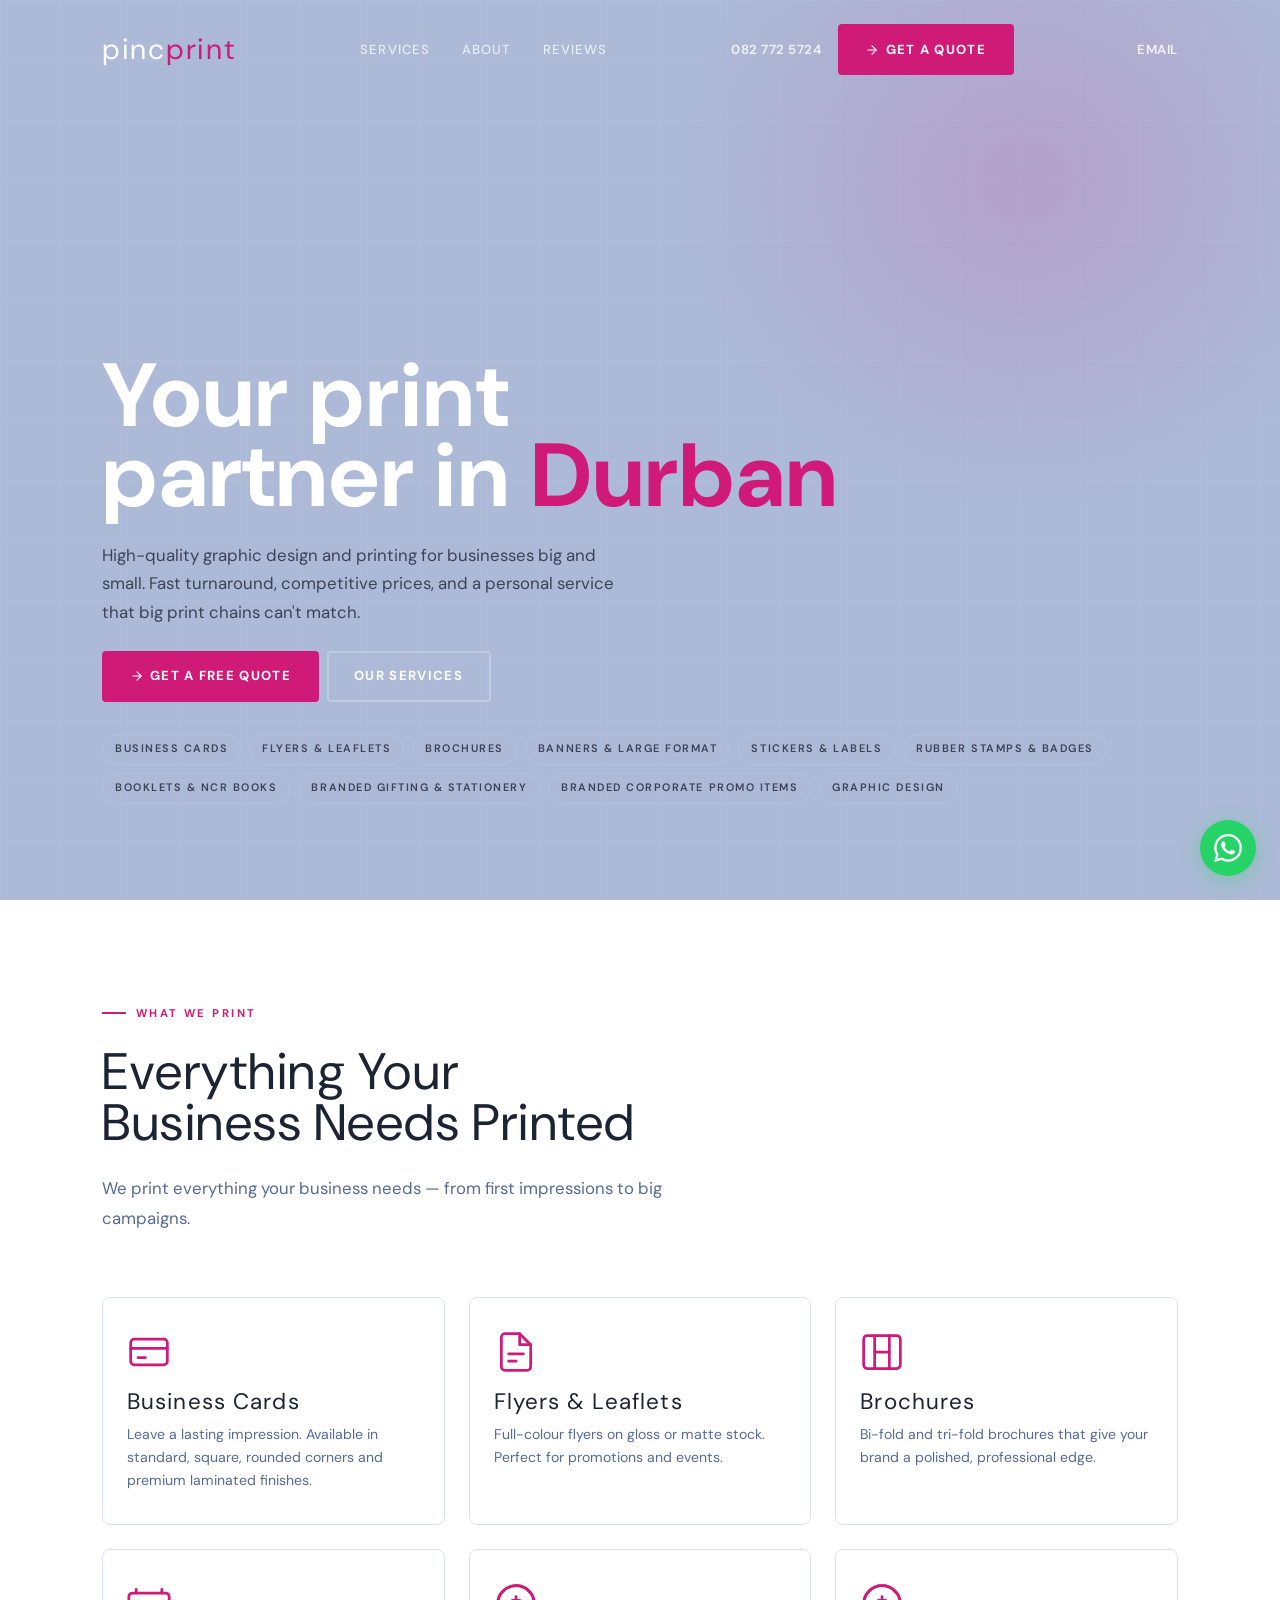
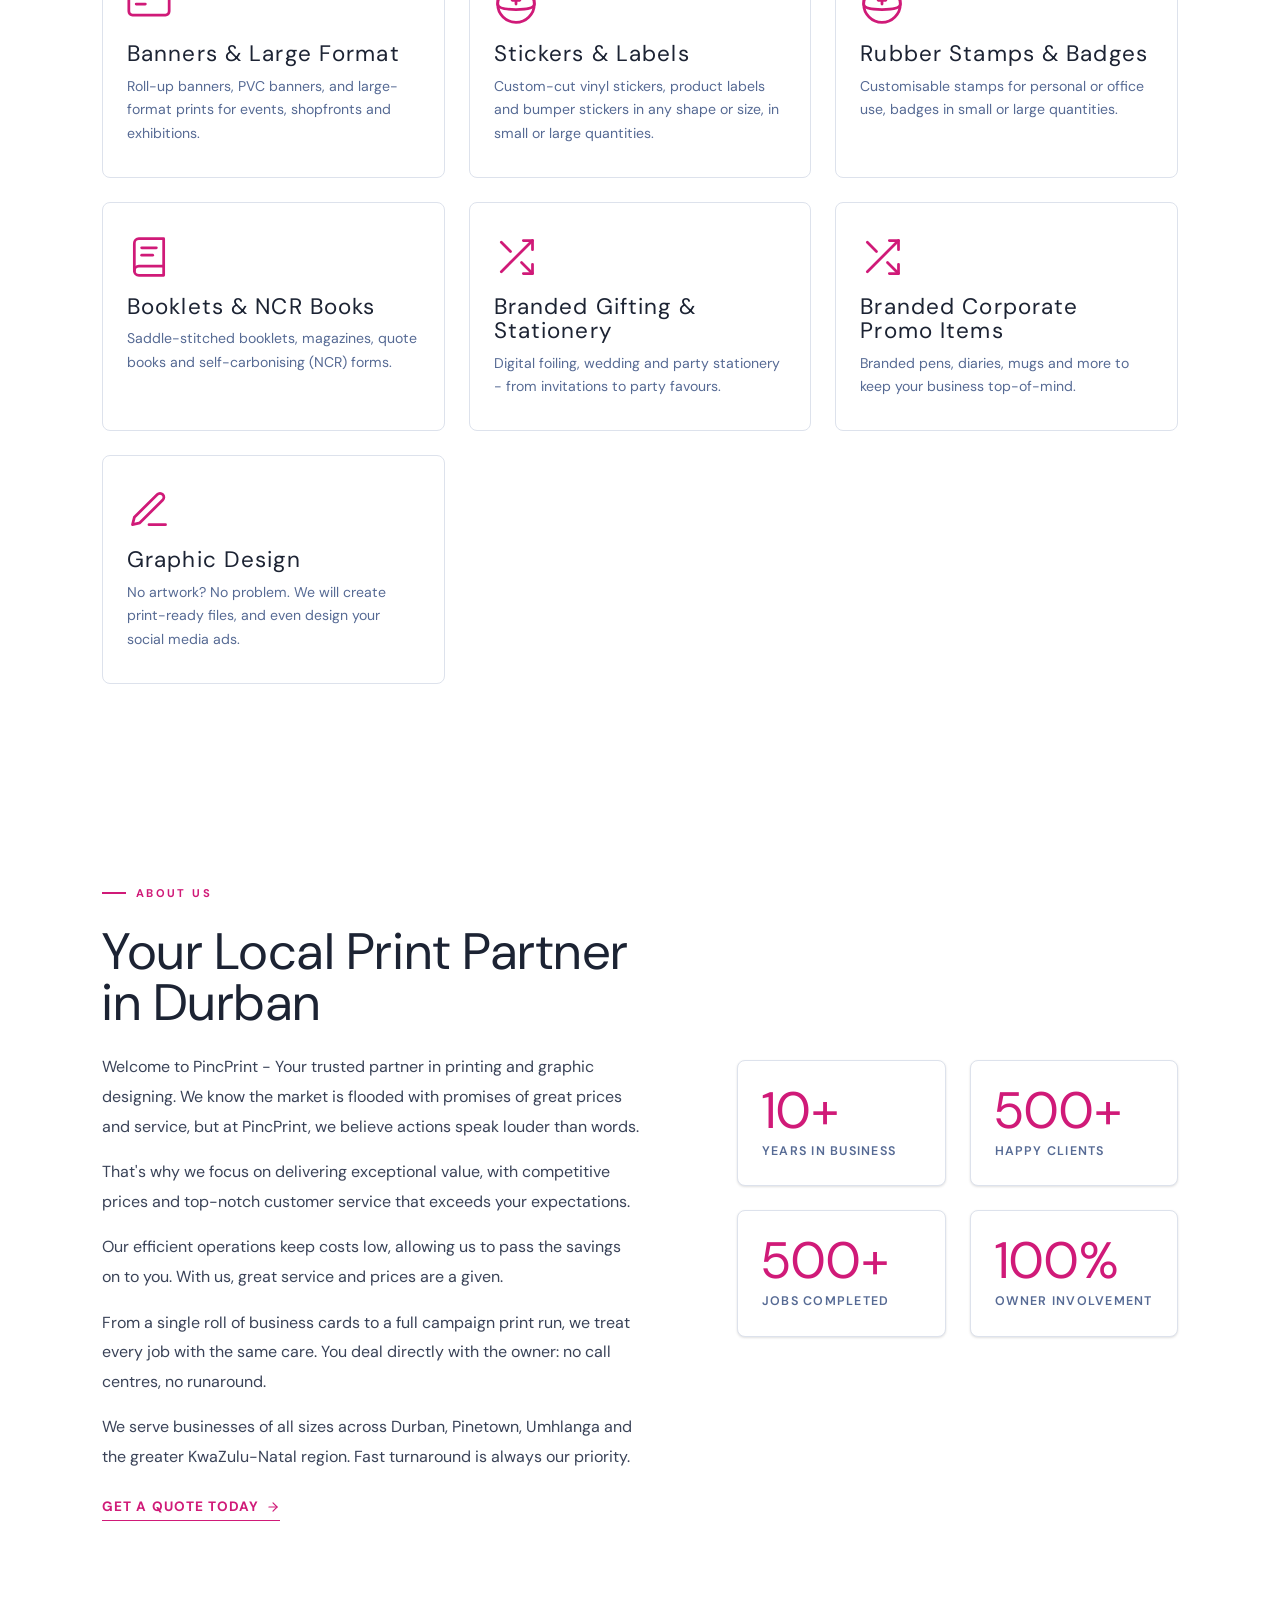
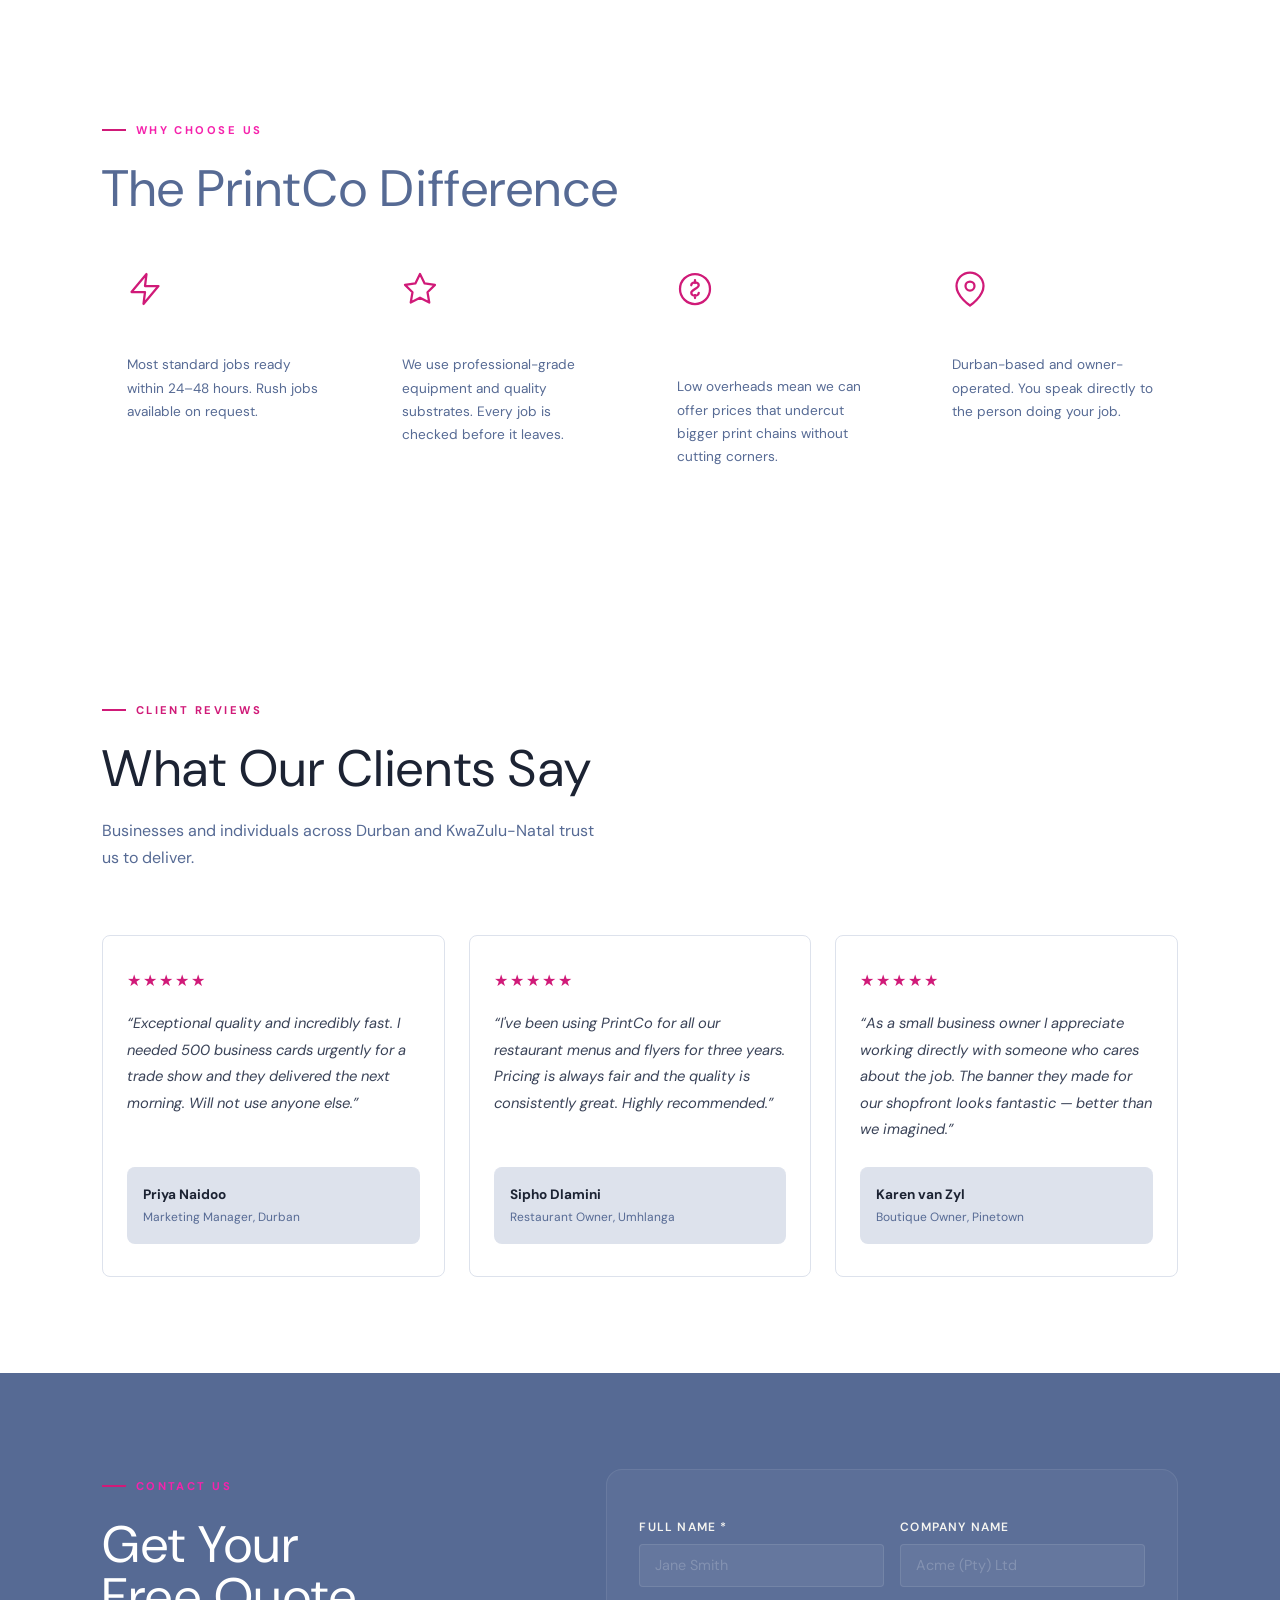
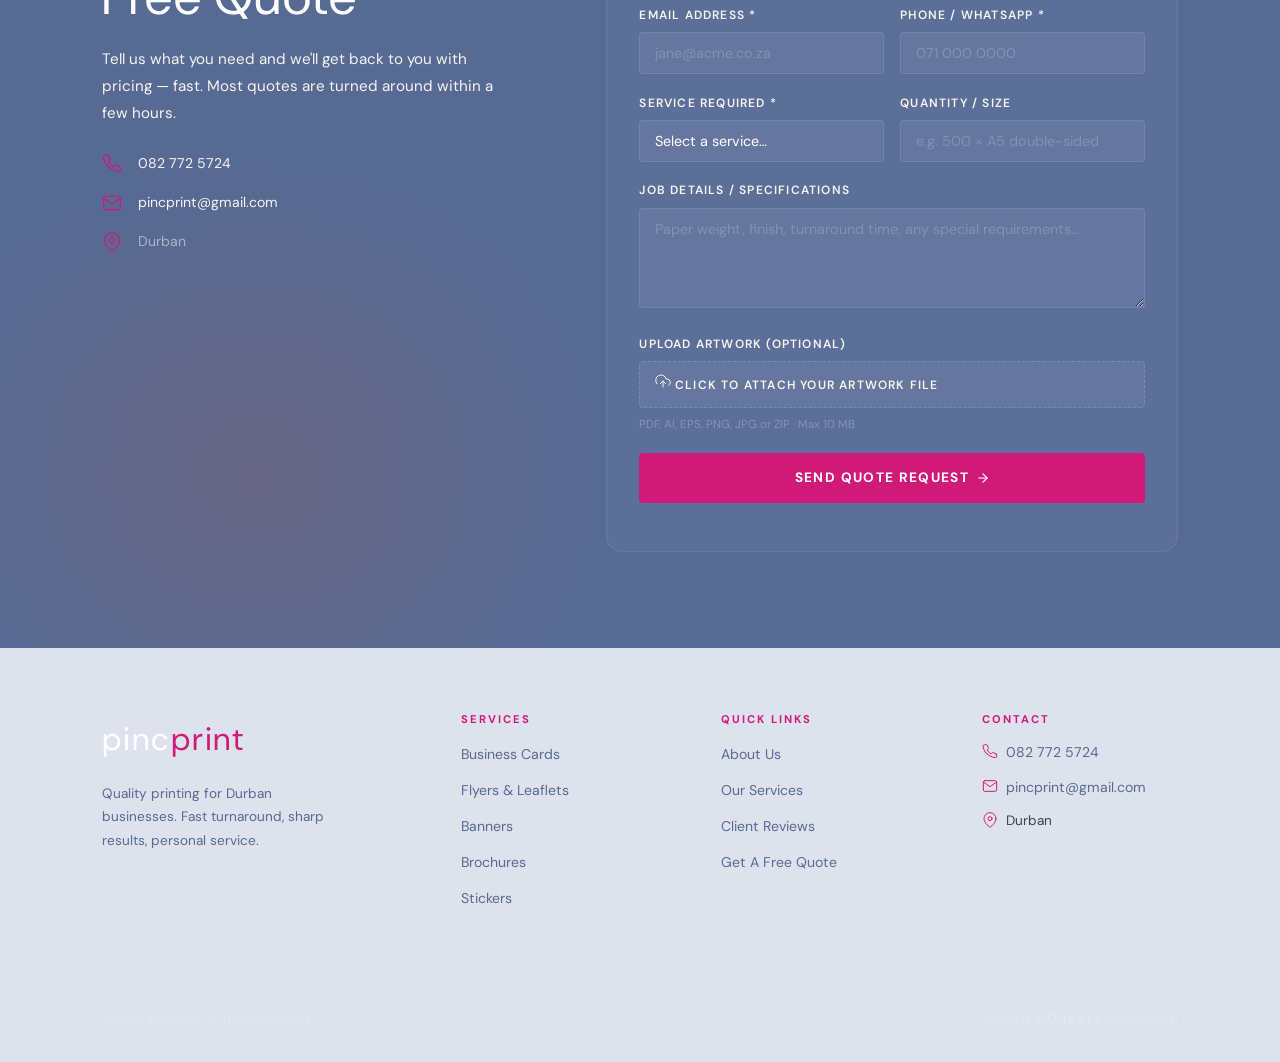
==== commit 769b77a7: "Update index.html" ====
--- a/index.html
+++ b/index.html
@@ -15,10 +15,10 @@
   <!-- Open Graph (social sharing) -->
   <meta property="og:type"         content="website" />
   <meta property="og:locale"       content="en_ZA" />
-  <meta property="og:url"          id="og-url"        content="https://www.yoursite.co.za/" />
+  <meta property="og:url"          id="og-url"        content="https://www.pincprint.co.za/" />
   <meta property="og:title"        id="og-title"      content="pincprint Durban | Quality Printing" />
   <meta property="og:description"  id="og-desc"       content="Quality printing in Durban. Fast turnaround, competitive prices." />
-  <meta property="og:image"        id="og-image"      content="https://www.yoursite.co.za/images/og-image.jpg" />
+  <meta property="og:image"        id="og-image"      content="https://www.pincprint.co.za/images/og-image.jpg" />
   <meta name="twitter:card"        content="summary_large_image" />
 
   <!-- Fonts -->
@@ -35,14 +35,14 @@
     "@type": "LocalBusiness",
     "name": "pincprint Durban",
     "description": "Quality printing services in Durban including business cards, flyers, brochures, banners, stickers and branded promotional items.",
-    "url": "https://www.yoursite.co.za",
-    "telephone": "+27310000000",
+    "url": "https://www.pincprint.co.za",
+    "telephone": "+27827725724",
     "email": "pincprint@gmail.com",
     "priceRange": "$$",
-    "image": "https://www.yoursite.co.za/images/og-image.jpg",
+    "image": "https://www.pincprint.co.za/images/og-image.jpg",
     "address": {
       "@type": "PostalAddress",
-      "streetAddress": "123 Example Street",
+      "streetAddress": "Umhlanga",
       "addressLocality": "Durban",
       "addressRegion": "KwaZulu-Natal",
       "postalCode": "4001",
@@ -66,6 +66,7 @@
         { "@type": "Offer", "itemOffered": { "@type": "Service", "name": "Flyers" } },
         { "@type": "Offer", "itemOffered": { "@type": "Service", "name": "Banners" } },
         { "@type": "Offer", "itemOffered": { "@type": "Service", "name": "Brochures" } },
+        { "@type": "Offer", "itemOffered": { "@type": "Service", "name": "Social Media" } },
         { "@type": "Offer", "itemOffered": { "@type": "Service", "name": "Stickers and Labels" } }
       ]
     }
@@ -179,7 +180,6 @@
             <li><a href="#services">Services</a></li>
             <li><a href="#about">About</a></li>
             <li><a href="#testimonials">Reviews</a></li>
-            <li><a href="#quote">Get a Quote</a></li>
           </ul>
           <div style="display:flex;align-items:center;gap:1rem;">
             <a href="tel:+27827725724" class="nav-phone" id="nav-phone">CALL</a>
@@ -190,10 +190,6 @@
           </div>
           <div style="display:flex;align-items:center;gap:1rem;">
             <a href="mailto:pincprint@gmail.com" class="nav-phone" id="nav-phone">EMAIL</a>
-            <a href="#quote" class="nav-cta btn">
-              <svg width="14" height="14"><use href="#icon-arrow"/></svg>
-              Get a Quote
-            </a>
           </div>
           <button class="nav-toggle" id="nav-toggle" aria-label="Toggle mobile menu" aria-expanded="false">
             <span></span><span></span><span></span>
@@ -273,7 +269,7 @@
     <section id="why-us" aria-labelledby="benefits-heading">
       <div class="container">
         <span class="section-eyebrow" style="color:var(--accent-lt);">Why Choose Us</span>
-        <h2 class="section-heading section-heading--light" id="benefits-heading">The pincprint Difference</h2>
+        <h2 class="section-heading section-heading--light" id="benefits-heading">The PincPrint Difference</h2>
         <div class="benefits-grid stagger animate-up" id="benefits-grid">
           <div class="loading-placeholder">Loading…</div>
         </div>
--- a/style.css
+++ b/style.css
@@ -286,8 +286,8 @@
 }
 .hero-sub p {
   font-size: 1.05rem;
-  color: rgba(255,255,255,0.6);
   margin-bottom: var(--s3);
+  margin-top: var(--s3);
   line-height: 1.7;
 }
 .hero-actions {
@@ -307,7 +307,6 @@
   font-weight: 600;
   letter-spacing: 0.14em;
   text-transform: uppercase;
-  color: rgba(255,255,255,0.35);
   border: 1px solid rgba(255,255,255,0.1);
   padding: 0.35rem 0.75rem;
   border-radius: 100px;
@@ -445,7 +444,7 @@
 
 .benefit-card {
   padding: var(--s4) var(--s3);
-  background-color: var(--dark-2);
+  background-color: var(--white);
   border: 1px solid rgba(255,255,255,0.07);
   border-radius: var(--r-md);
   transition: border-color 0.2s, background 0.2s;
@@ -488,7 +487,7 @@
   gap: 1.5rem;
 }
 .testimonial-card {
-  background: var(--paper);
+  background: var(--white);
   border-radius: var(--r-md);
   padding: var(--s4) var(--s3);
   border: 1px solid var(--border);
@@ -529,7 +528,7 @@
 
 /* ─── 10. QUOTE FORM ────────────────────────────────────── */
 .quote {
-  background: var(--dark);
+  background: var(--muted);
   position: relative;
   overflow: hidden;
 }
@@ -680,7 +679,7 @@
 .footer-brand .logo span { color: var(--accent); }
 .footer-brand p {
   font-size: 0.85rem;
-  color: var(--paper);
+  color: var(--muted);
   line-height: 1.75;
   max-width: 240px;
 }
@@ -877,4 +876,4 @@
 @media (max-width: 480px) {
   .hero-actions { flex-direction: column; align-items: flex-start; }
   .about-stats  { grid-template-columns: 1fr 1fr; }
-}+}
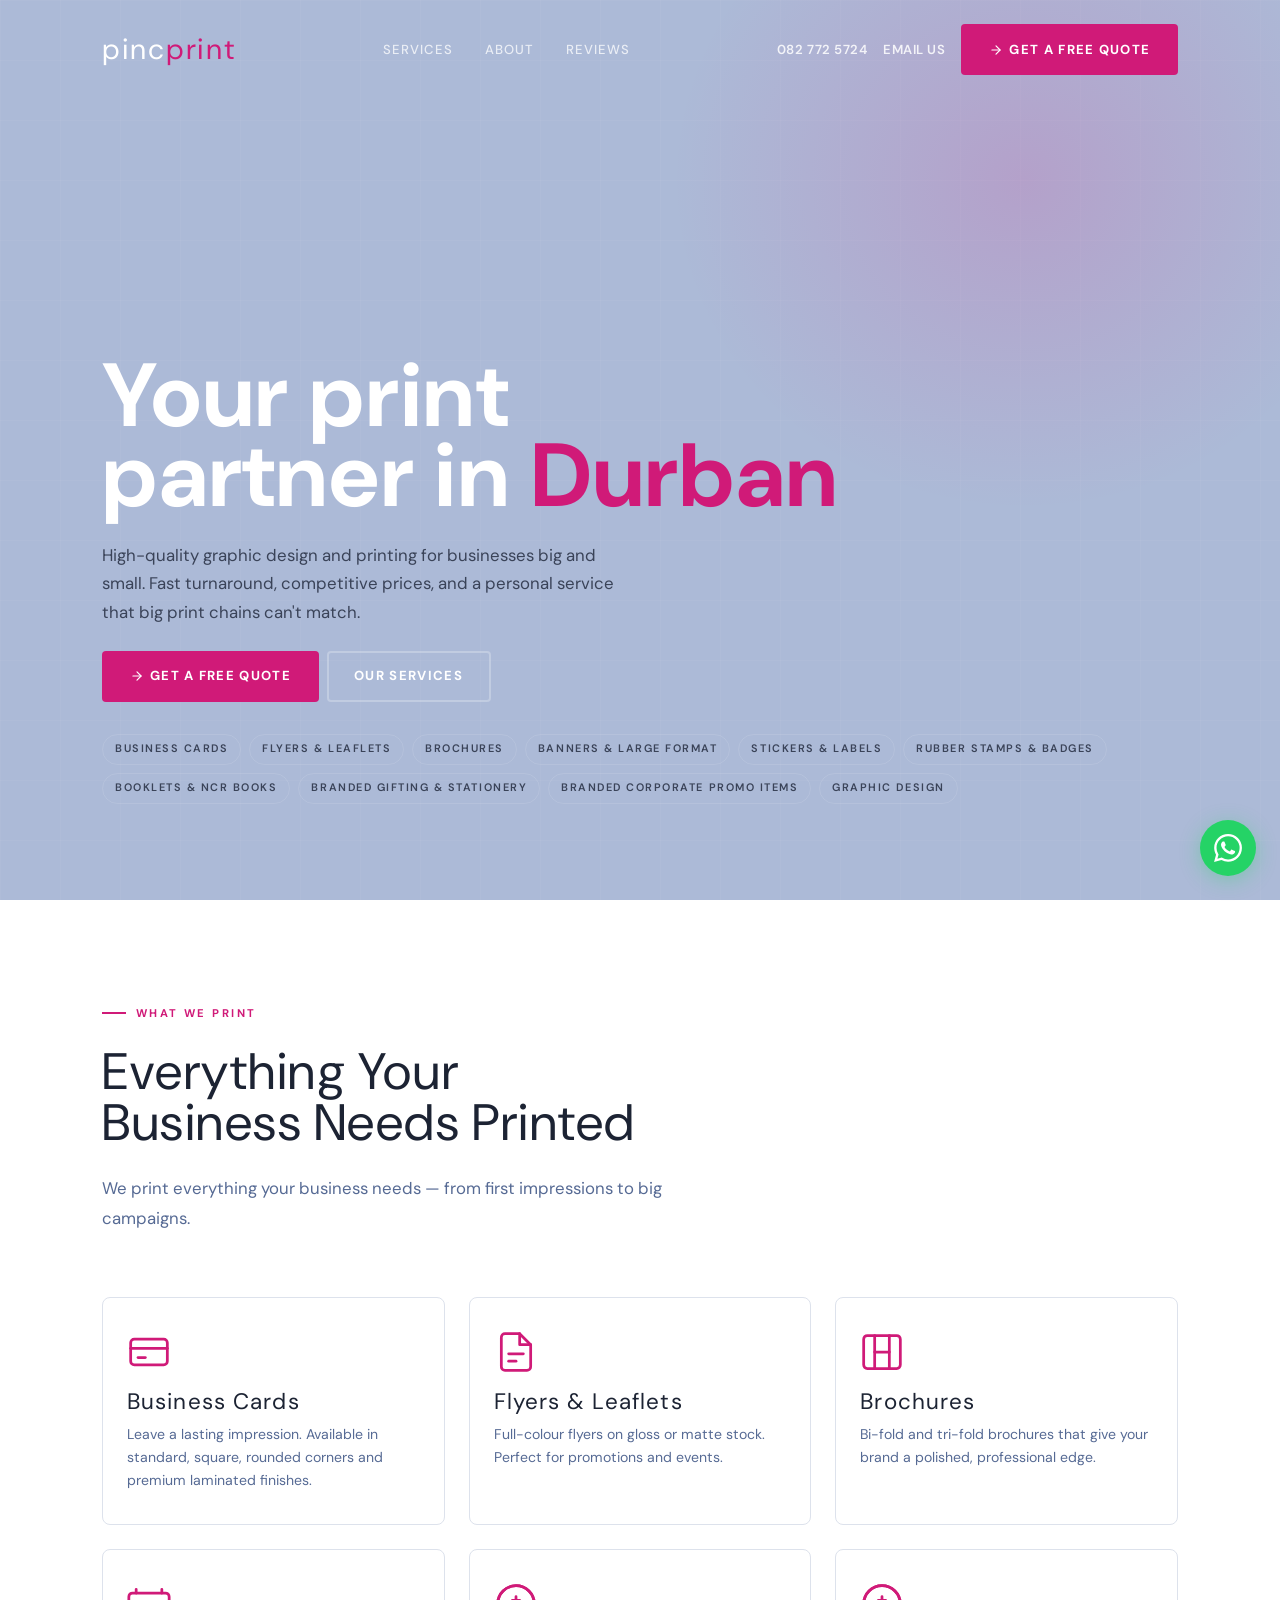
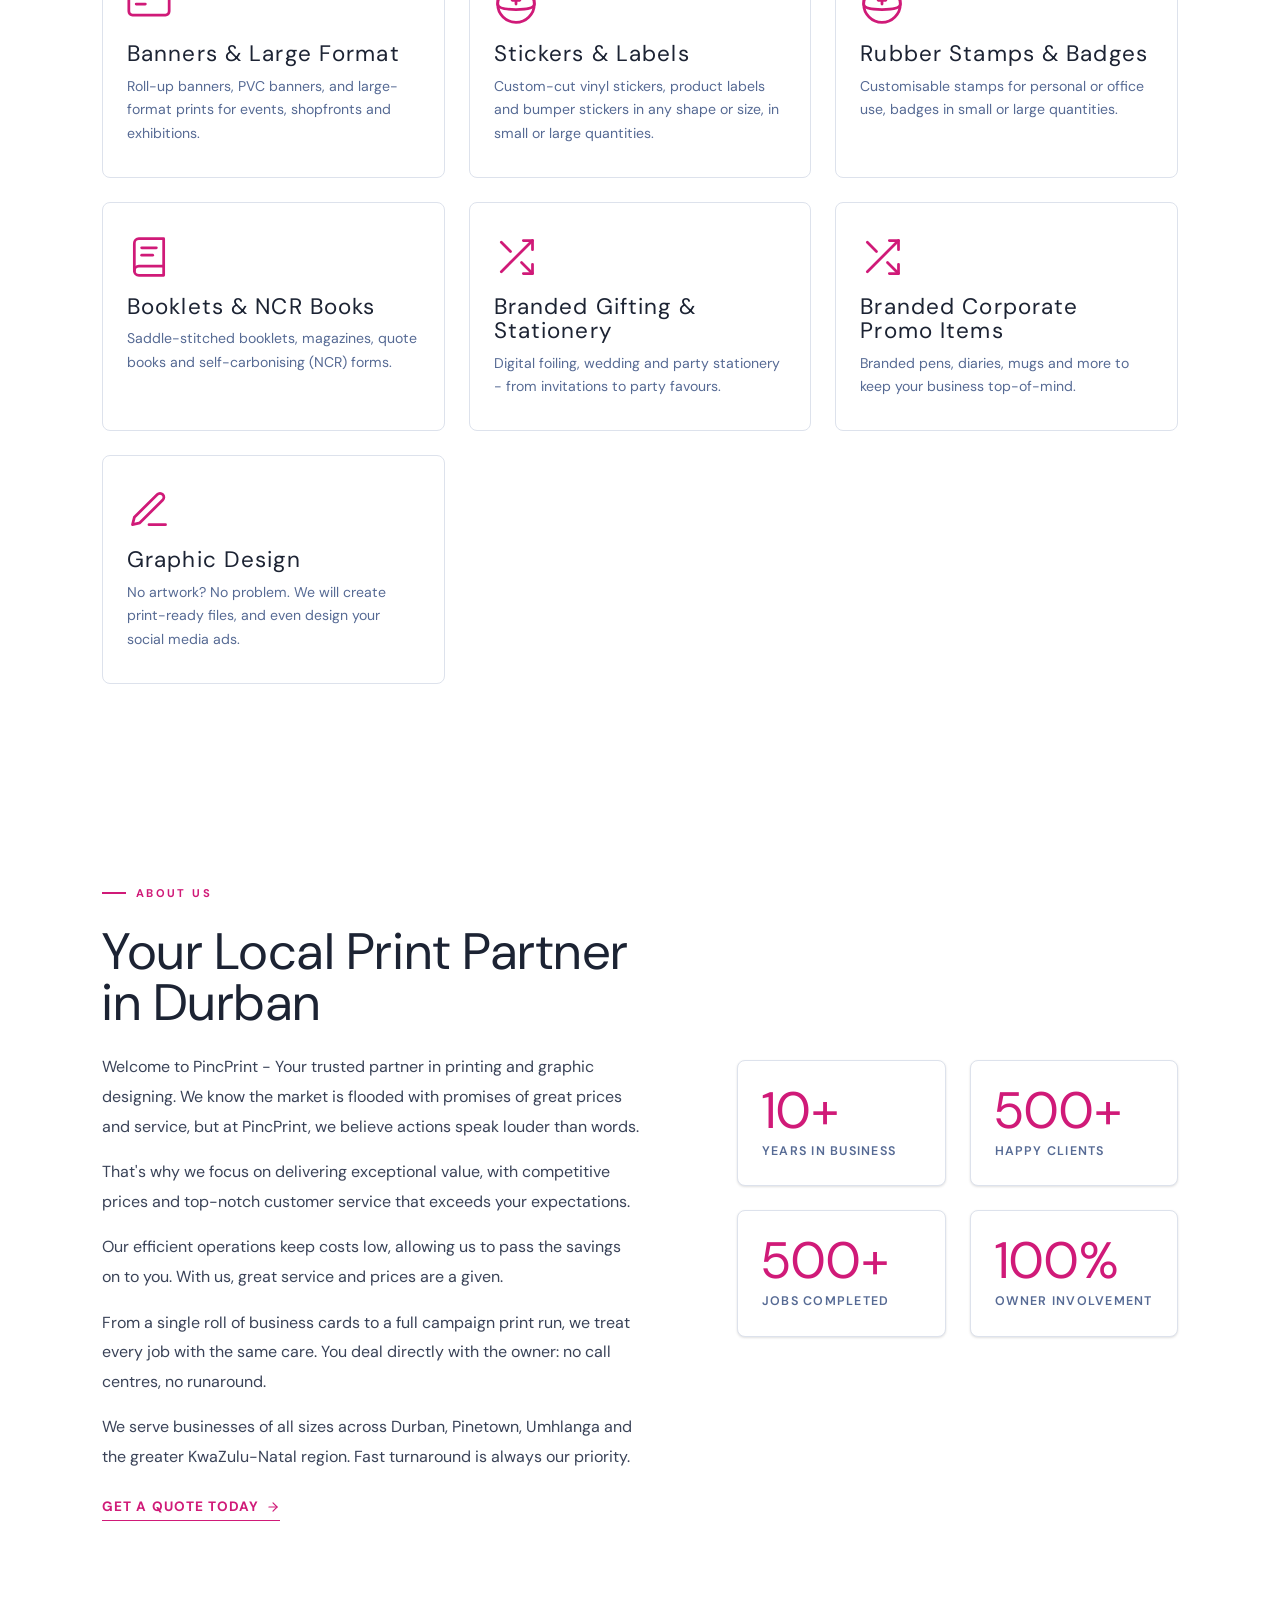
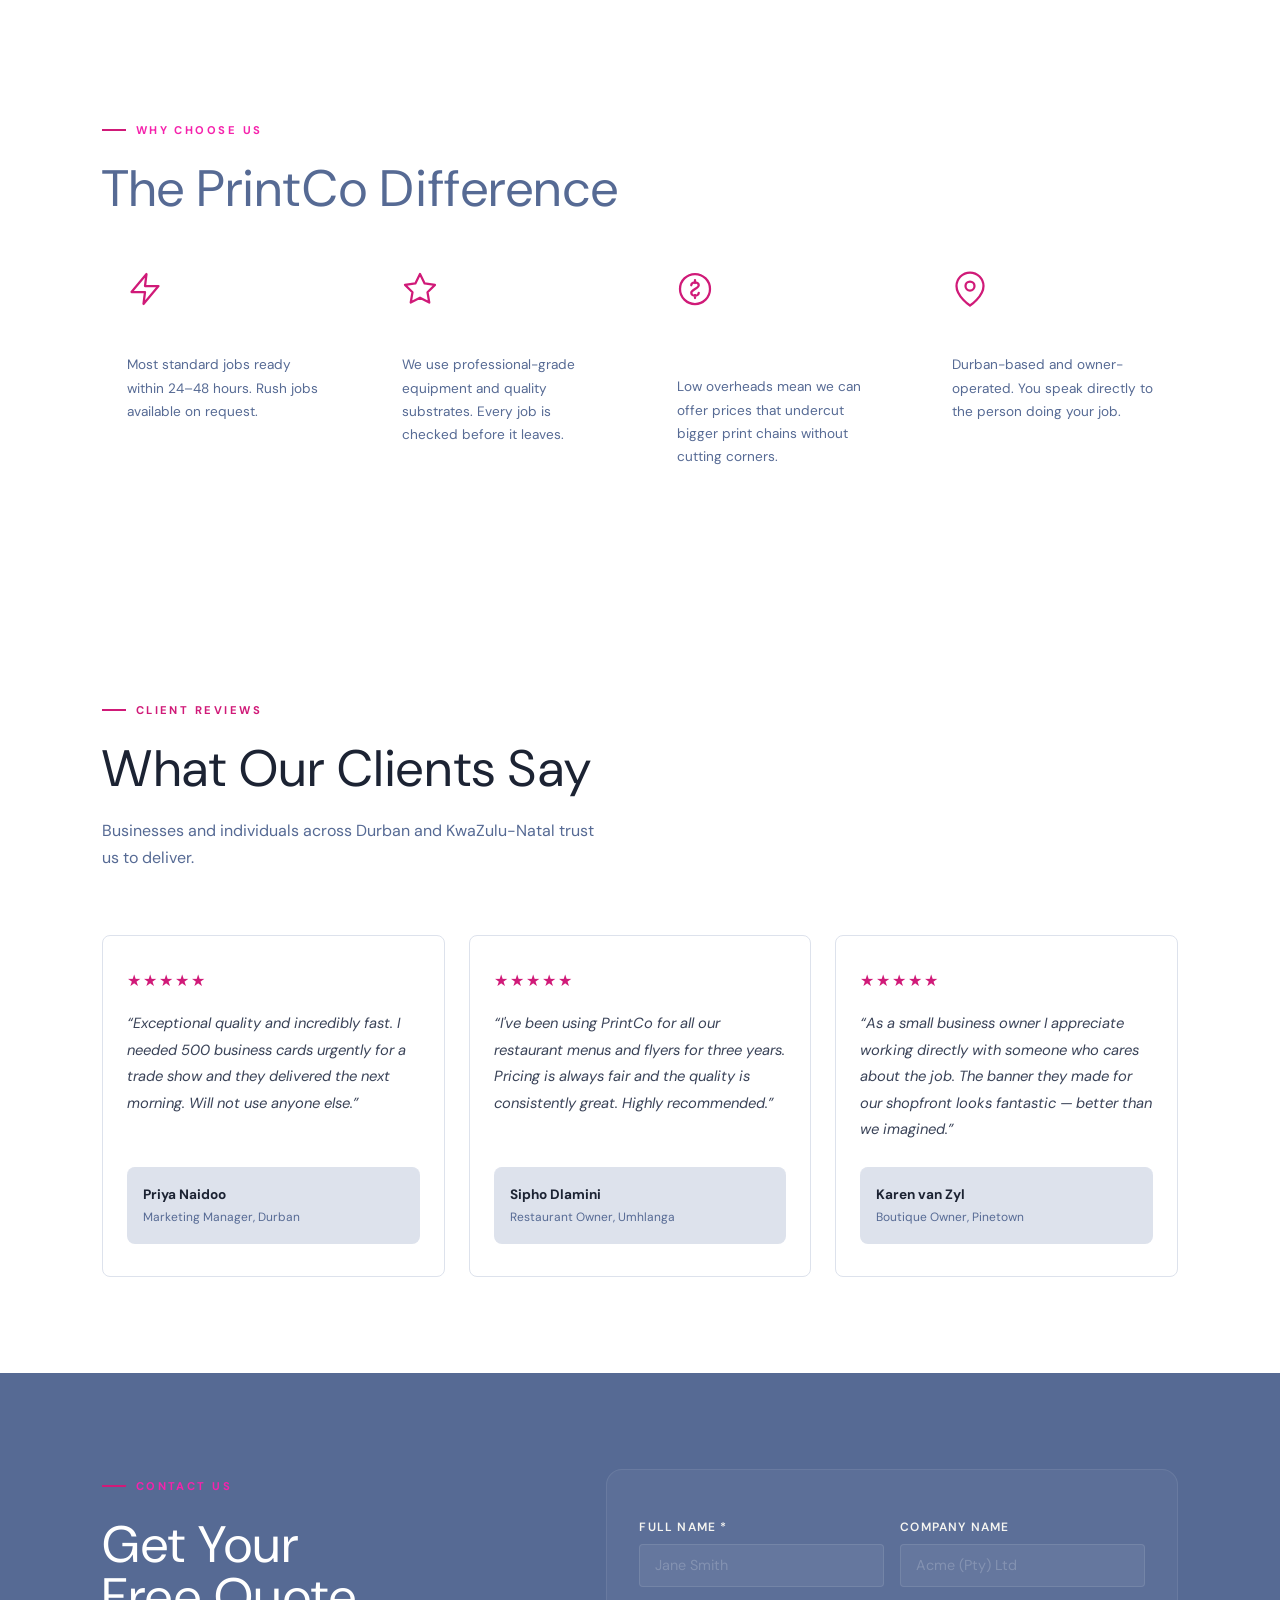
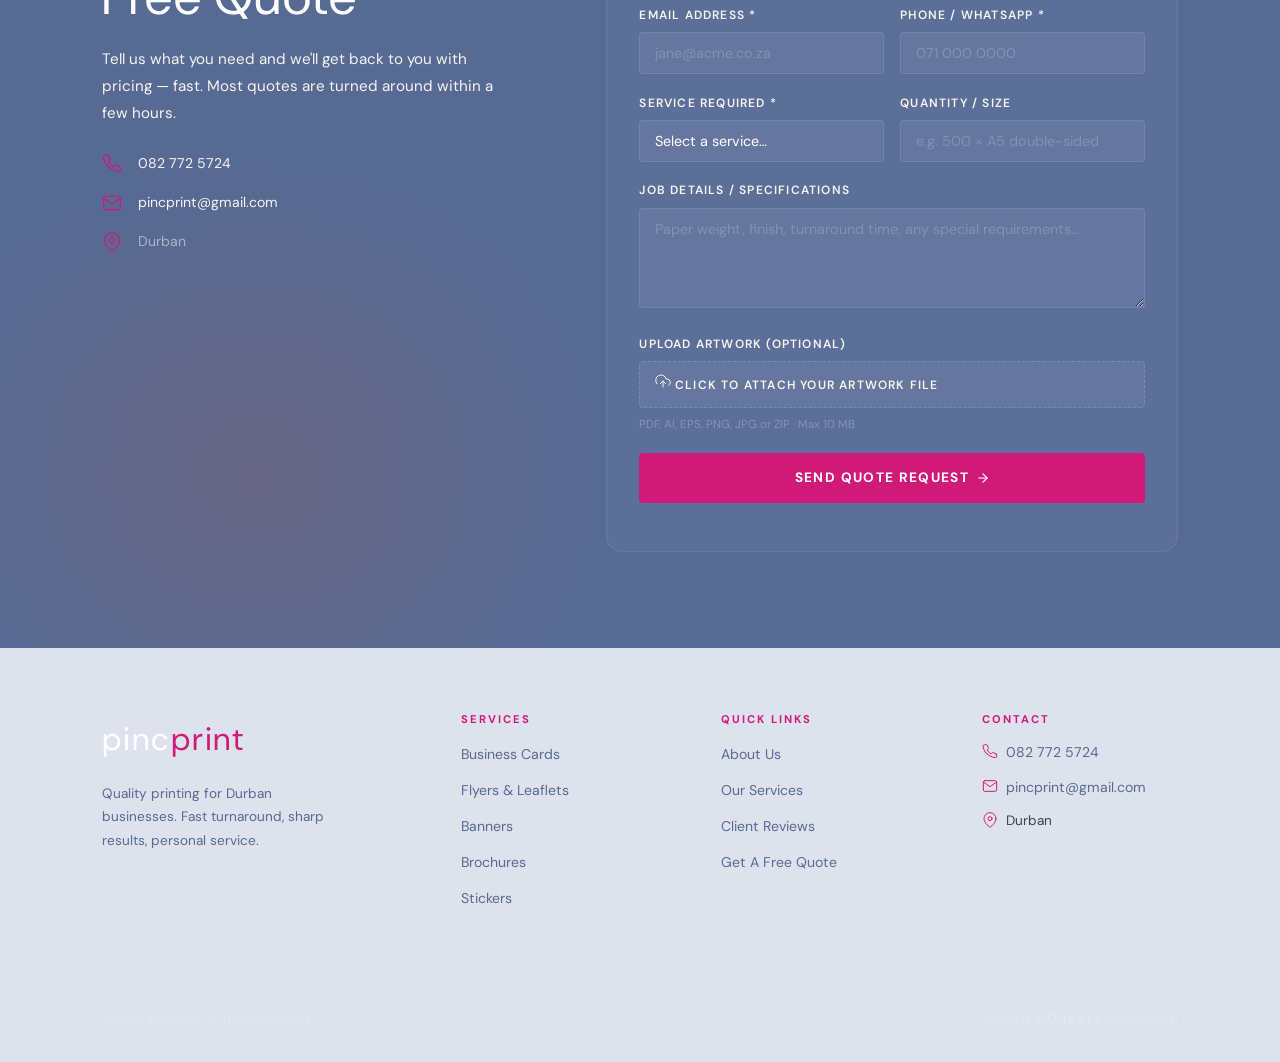
==== commit 1306ff2f: "Update index.html" ====
--- a/index.html
+++ b/index.html
@@ -182,14 +182,12 @@
             <li><a href="#testimonials">Reviews</a></li>
           </ul>
           <div style="display:flex;align-items:center;gap:1rem;">
-            <a href="tel:+27827725724" class="nav-phone" id="nav-phone">CALL</a>
+            <a href="tel:+27827725724" class="nav-phone" id="nav-phone">CALL US</a>
+            <a href="mailto:pincprint@gmail.com" class="nav-phone" id="nav-phone">EMAIL US</a>
             <a href="#quote" class="nav-cta btn">
               <svg width="14" height="14"><use href="#icon-arrow"/></svg>
-              Get a Quote
+              Get a Free Quote
             </a>
-          </div>
-          <div style="display:flex;align-items:center;gap:1rem;">
-            <a href="mailto:pincprint@gmail.com" class="nav-phone" id="nav-phone">EMAIL</a>
           </div>
           <button class="nav-toggle" id="nav-toggle" aria-label="Toggle mobile menu" aria-expanded="false">
             <span></span><span></span><span></span>
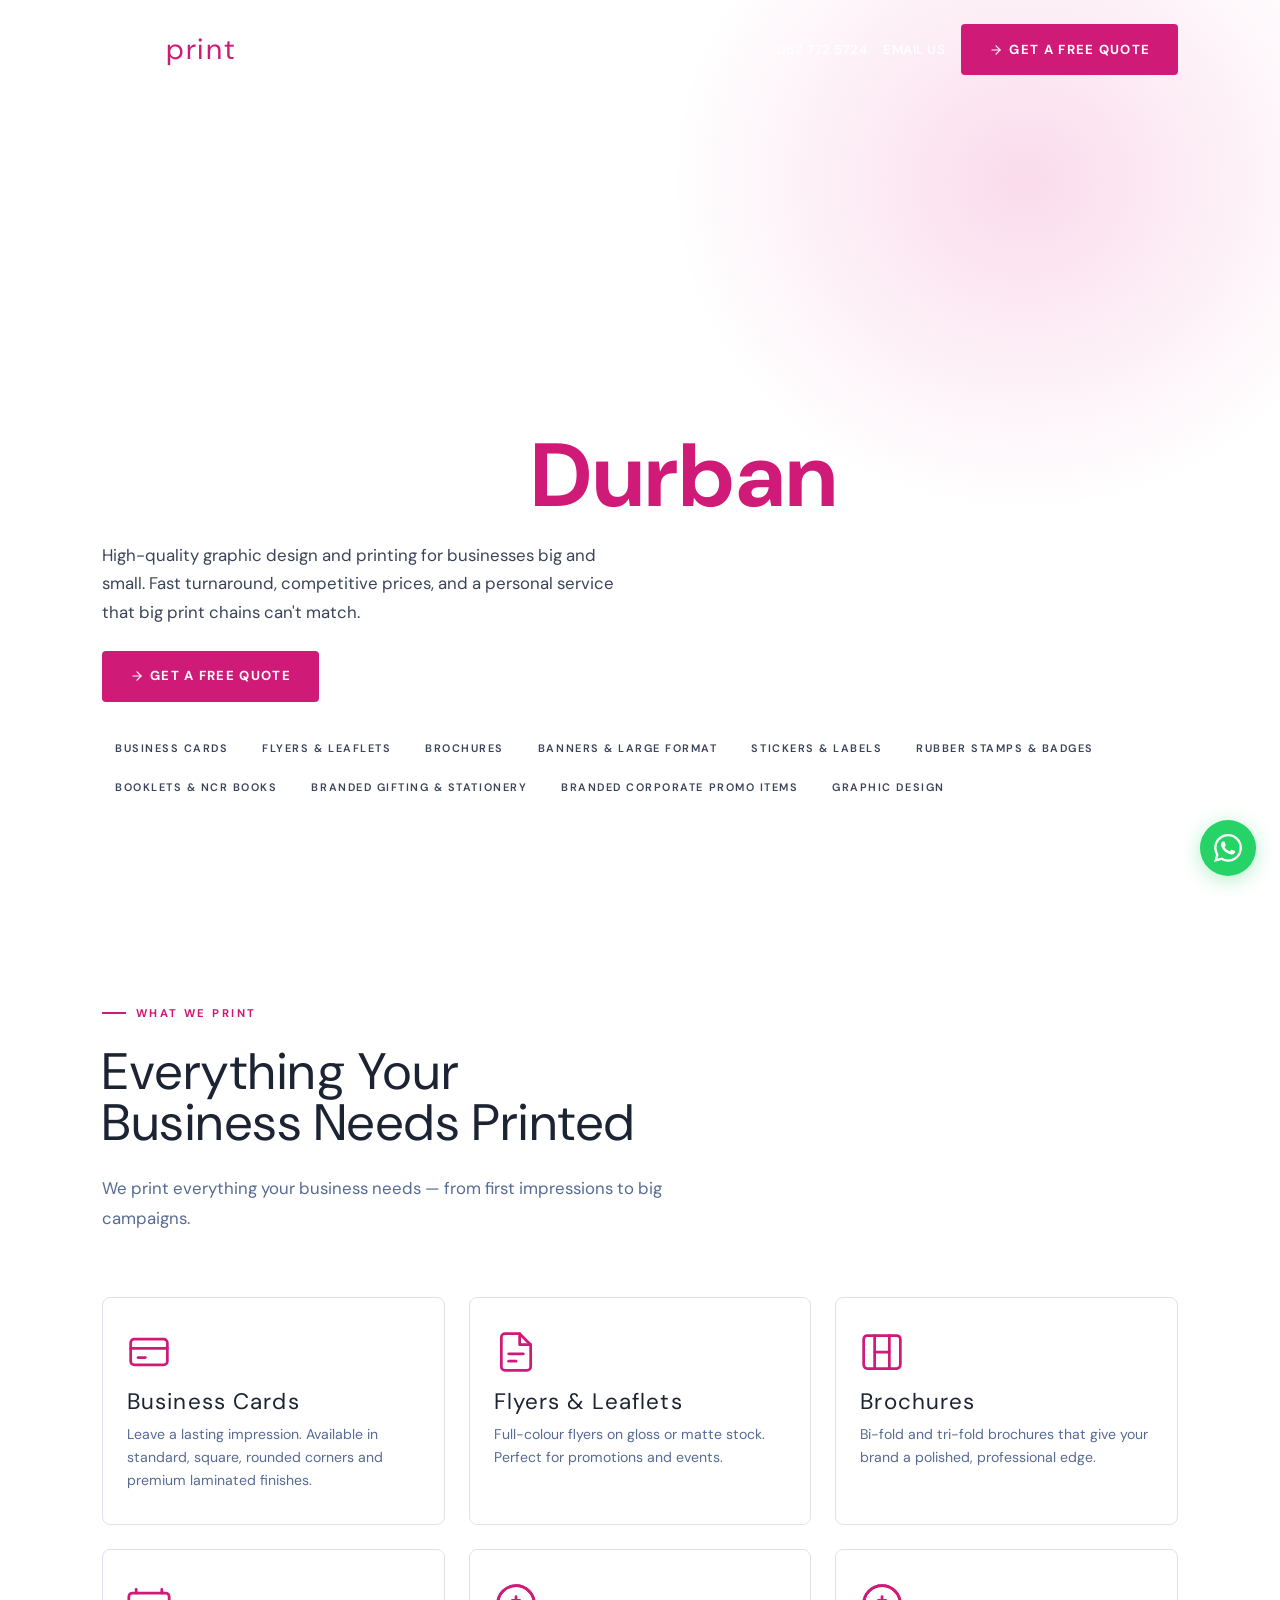
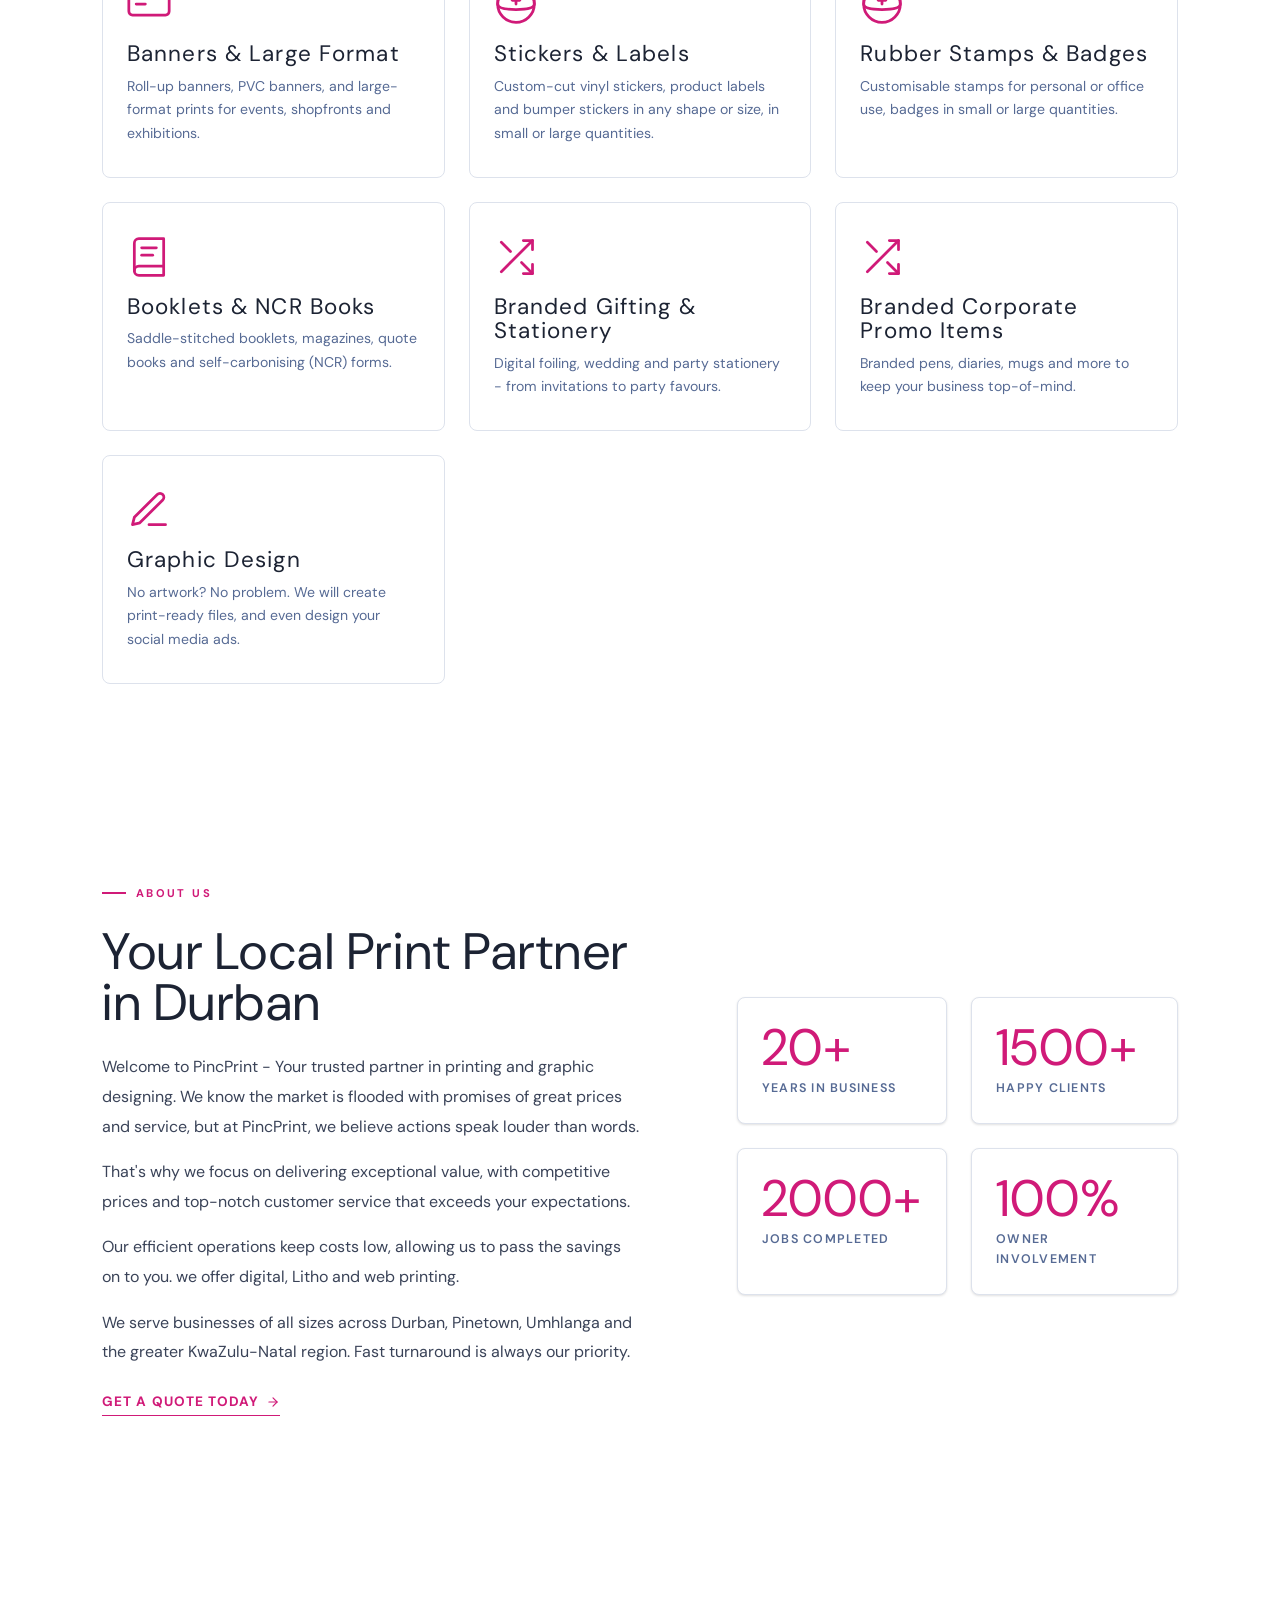
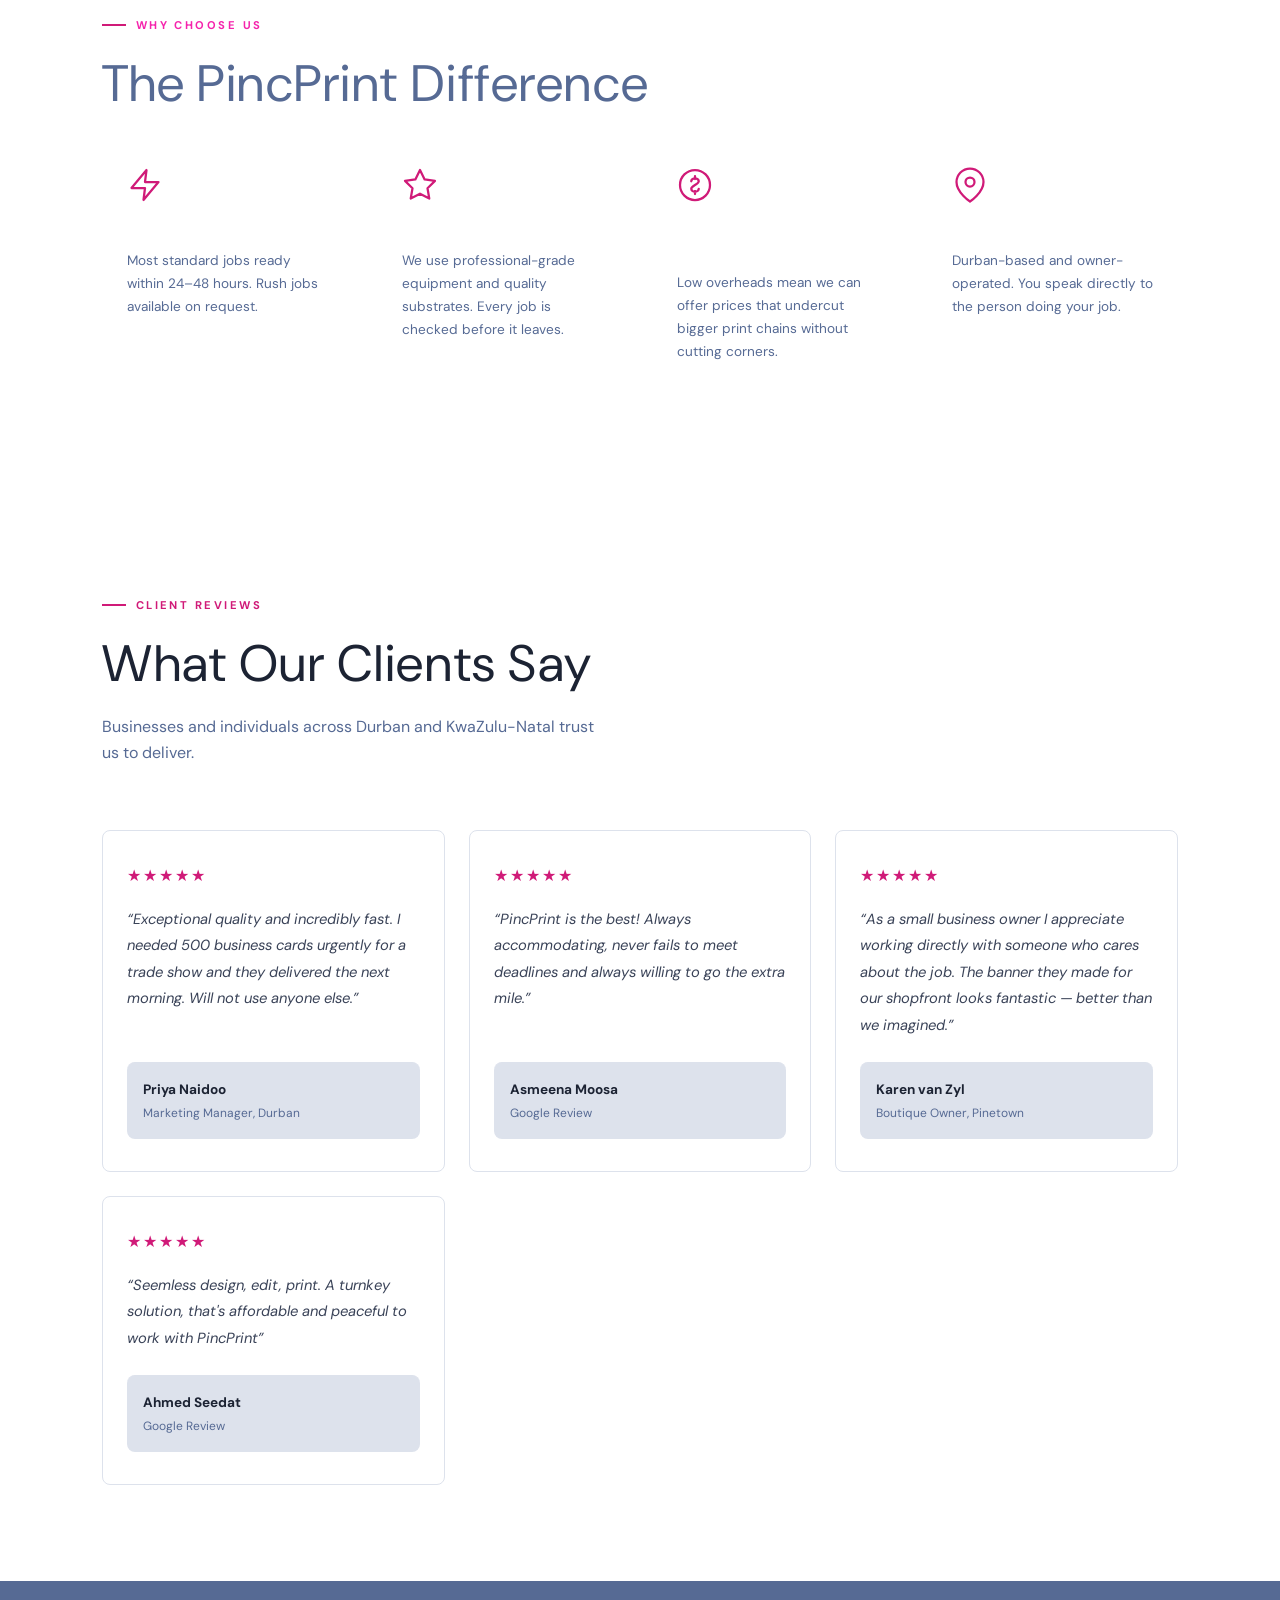
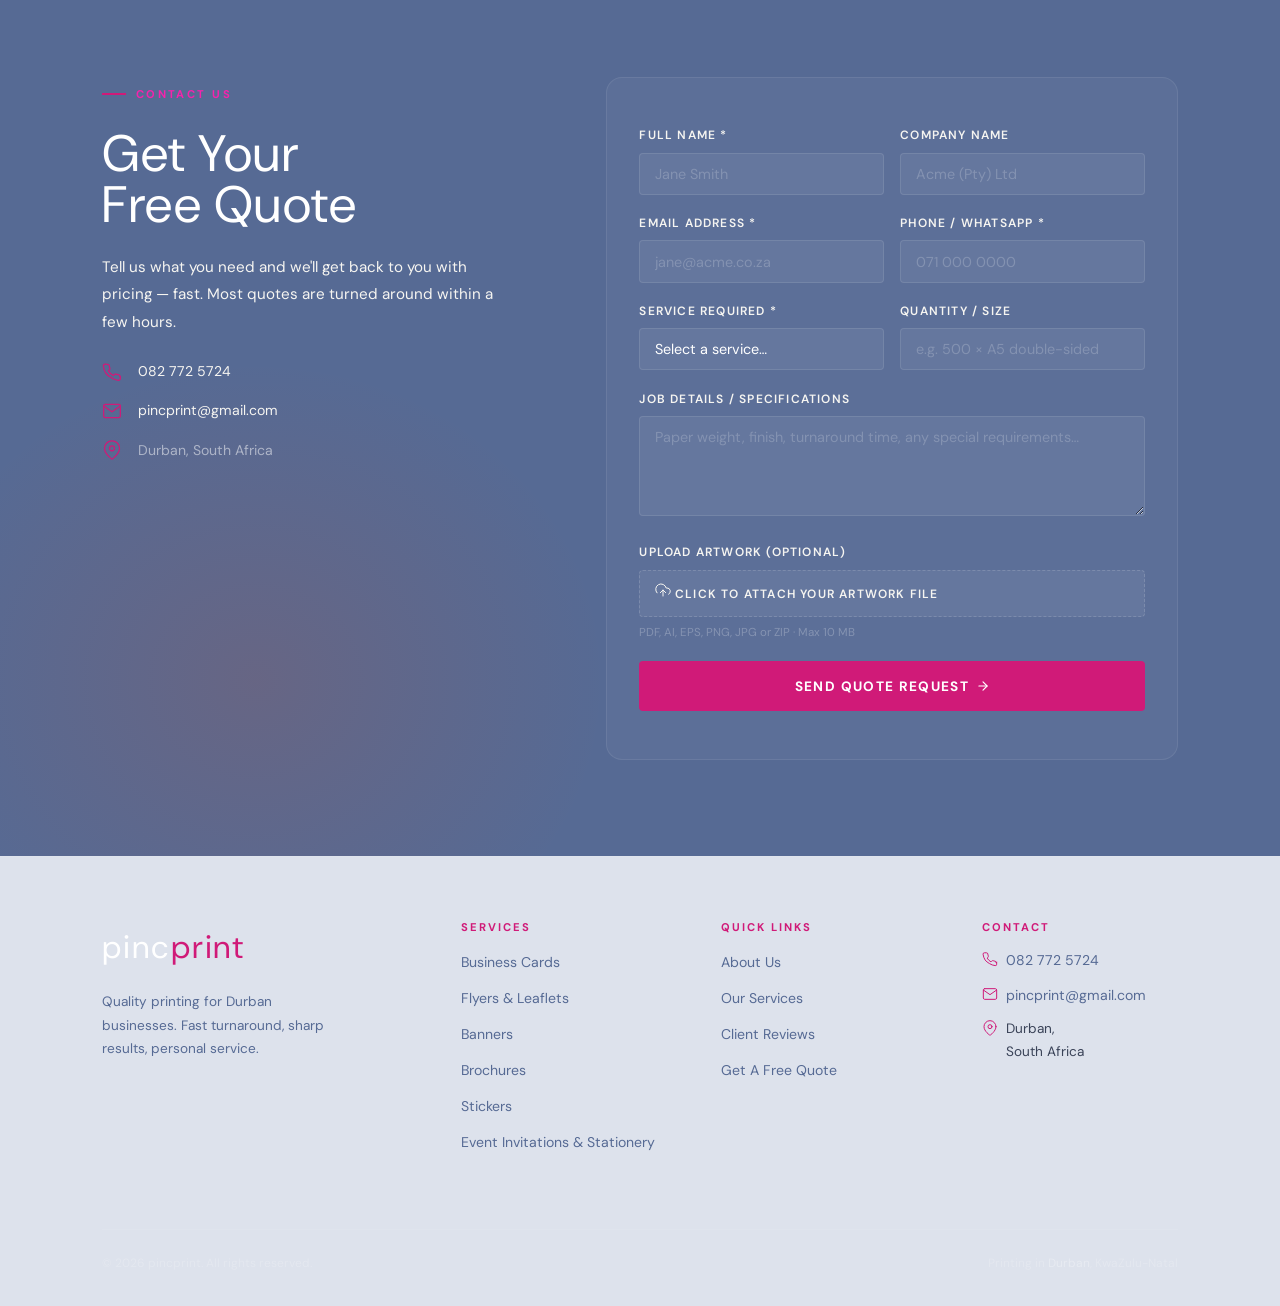
==== commit 2c6abba2: "Update index.html" ====
--- a/index.html
+++ b/index.html
@@ -405,6 +405,7 @@
             <li><a href="#services">Banners</a></li>
             <li><a href="#services">Brochures</a></li>
             <li><a href="#services">Stickers</a></li>
+            <li><a href="#services">Event Invitations & Stationery</a></li>
           </ul>
         </div>
         <div class="footer-col">
--- a/style.css
+++ b/style.css
@@ -232,7 +232,7 @@
 /* ─── 05. HERO ──────────────────────────────────────────── */
 .hero {
   min-height: 100svh;
-  background: var(--dark);
+  background-image: url('https://images.unsplash.com/photo-1665159693564-728a6b8189e4?q=80&w=2832&auto=format&fit=crop&ixlib=rb-4.1.0&ixid=M3wxMjA3fDB8MHxwaG90by1wYWdlfHx8fGVufDB8fHx8fA%3D%3D');
   position: relative;
   overflow: hidden;
   display: flex;
@@ -475,7 +475,7 @@
 }
 
 /* ─── 09. TESTIMONIALS ──────────────────────────────────── */
-.testimonials { background: var(--white); }
+.testimonials section { background-image: url("https://images.unsplash.com/photo-1667929048193-4fef49b0ba0a?q=80&w=1974&auto=format&fit=crop&ixlib=rb-4.1.0&ixid=M3wxMjA3fDB8MHxwaG90by1wYWdlfHx8fGVufDB8fHx8fA%3D%3D"); }
 .testimonials-intro {
   max-width: 500px;
   color: var(--muted);
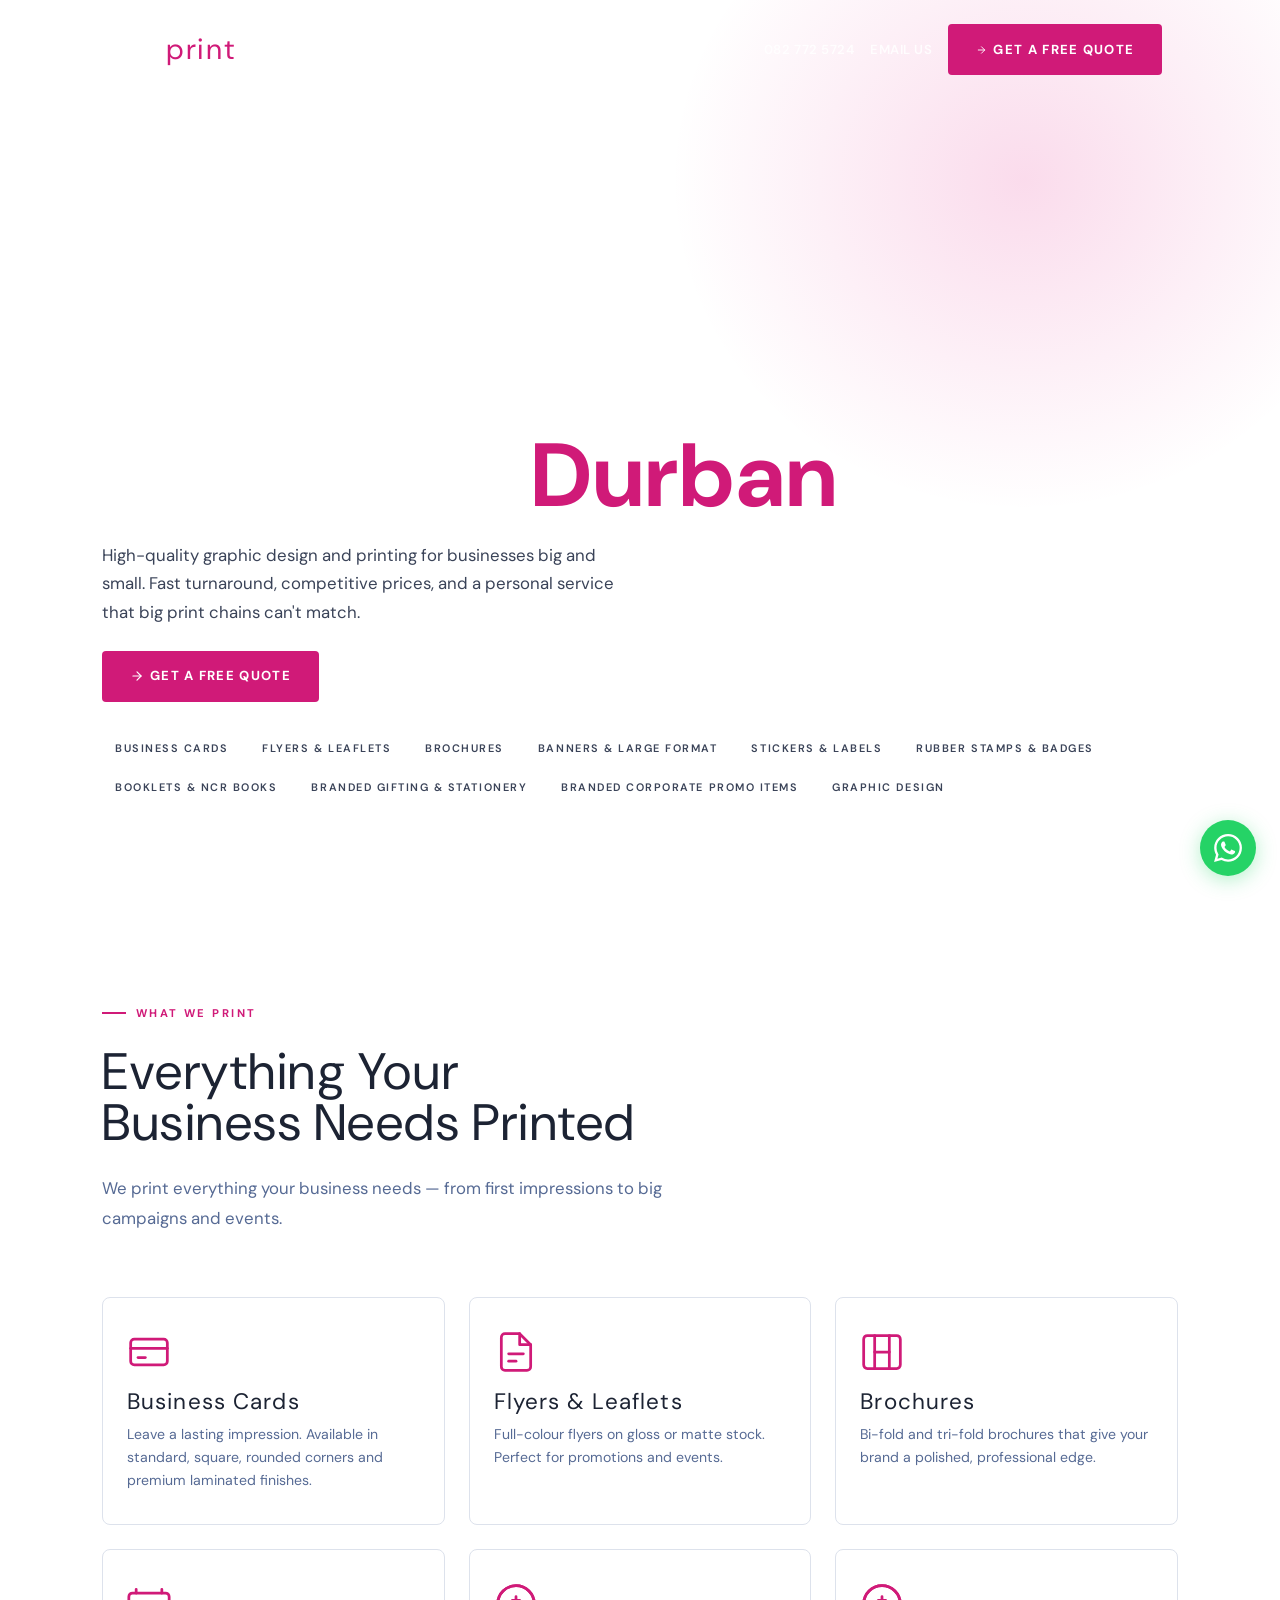
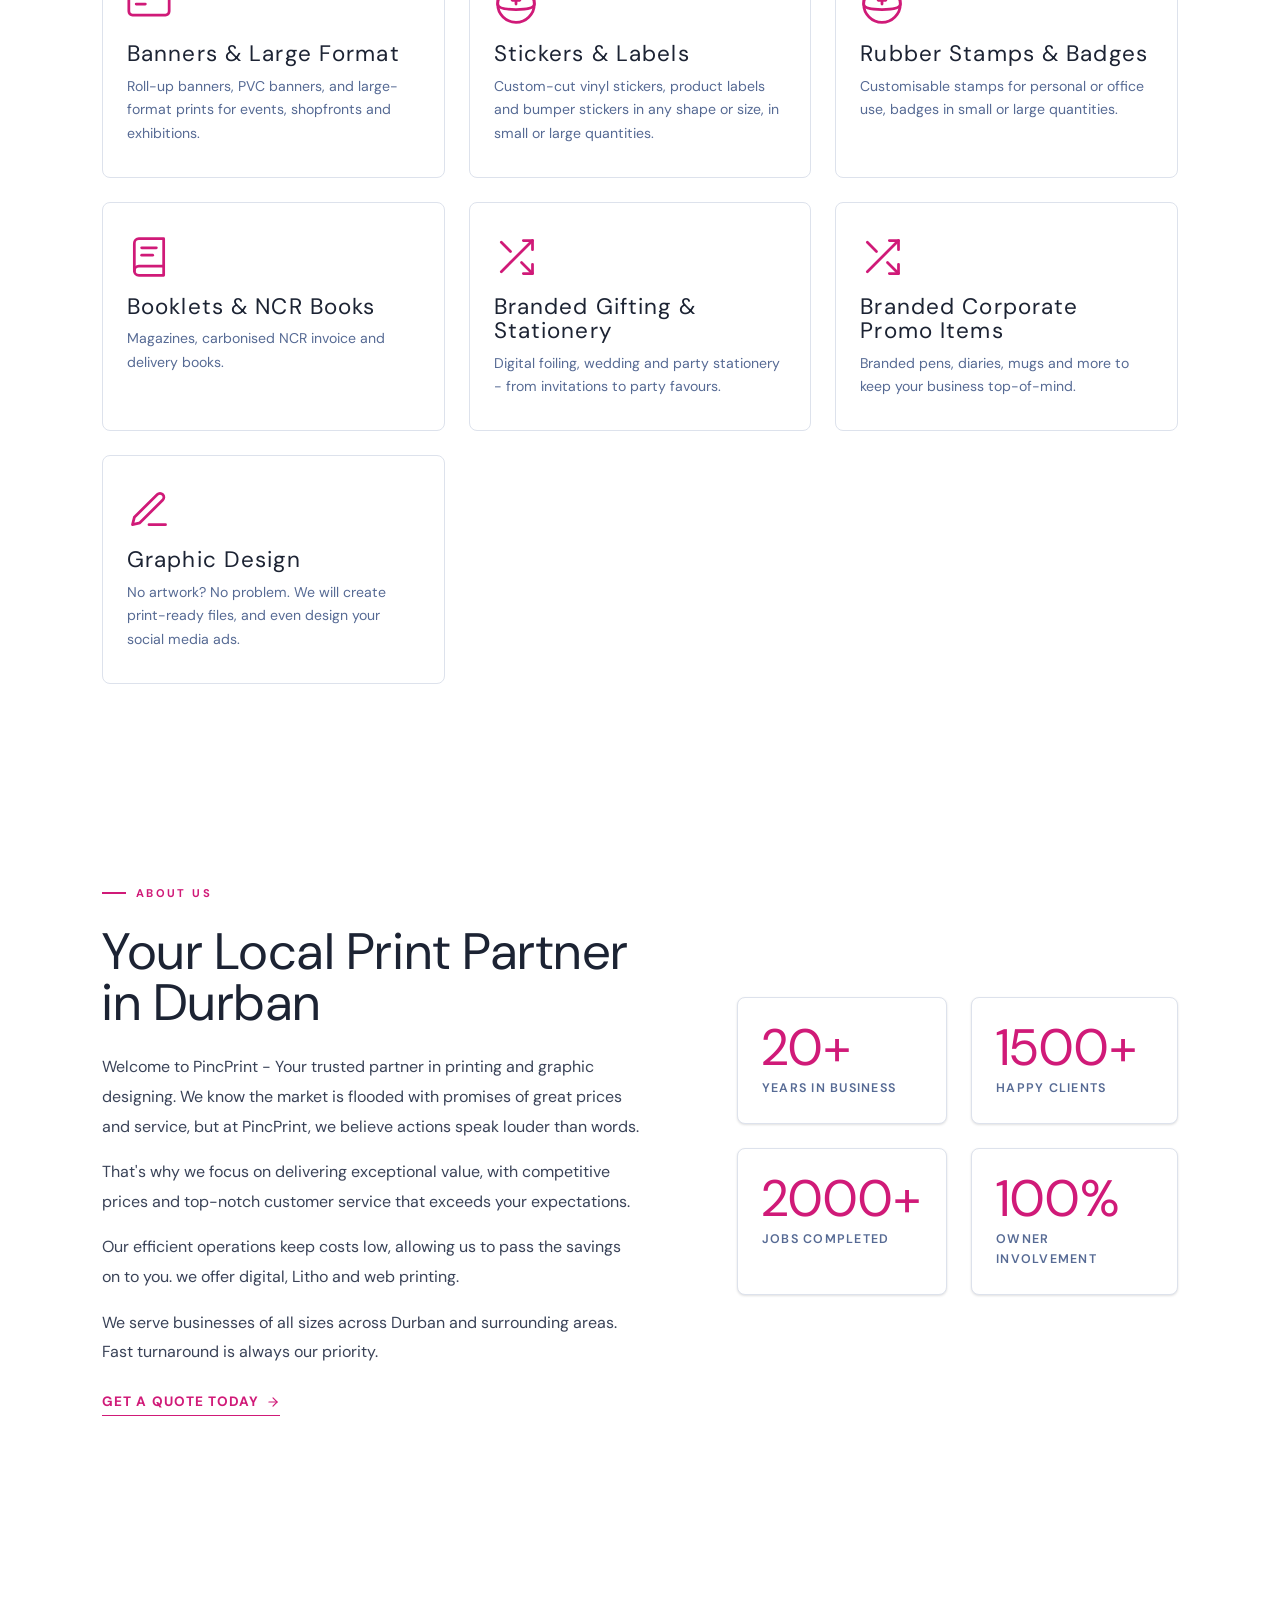
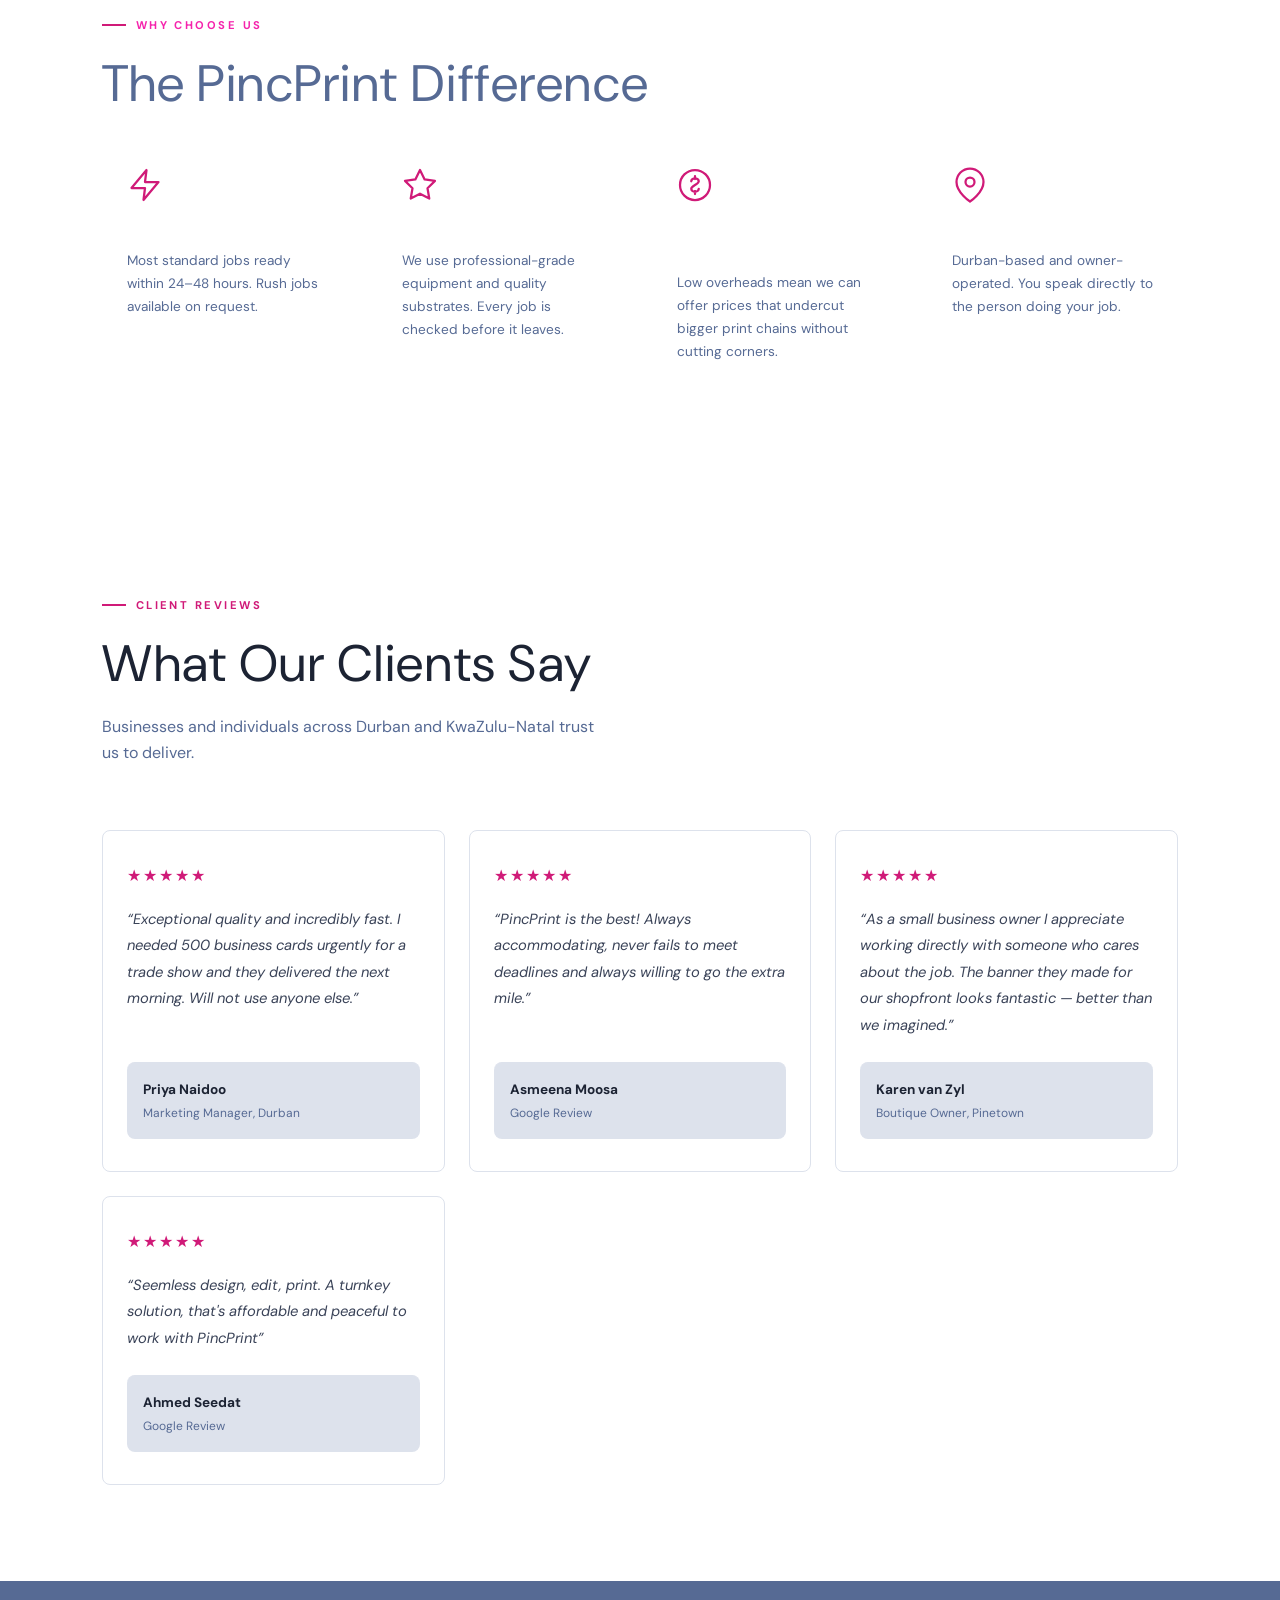
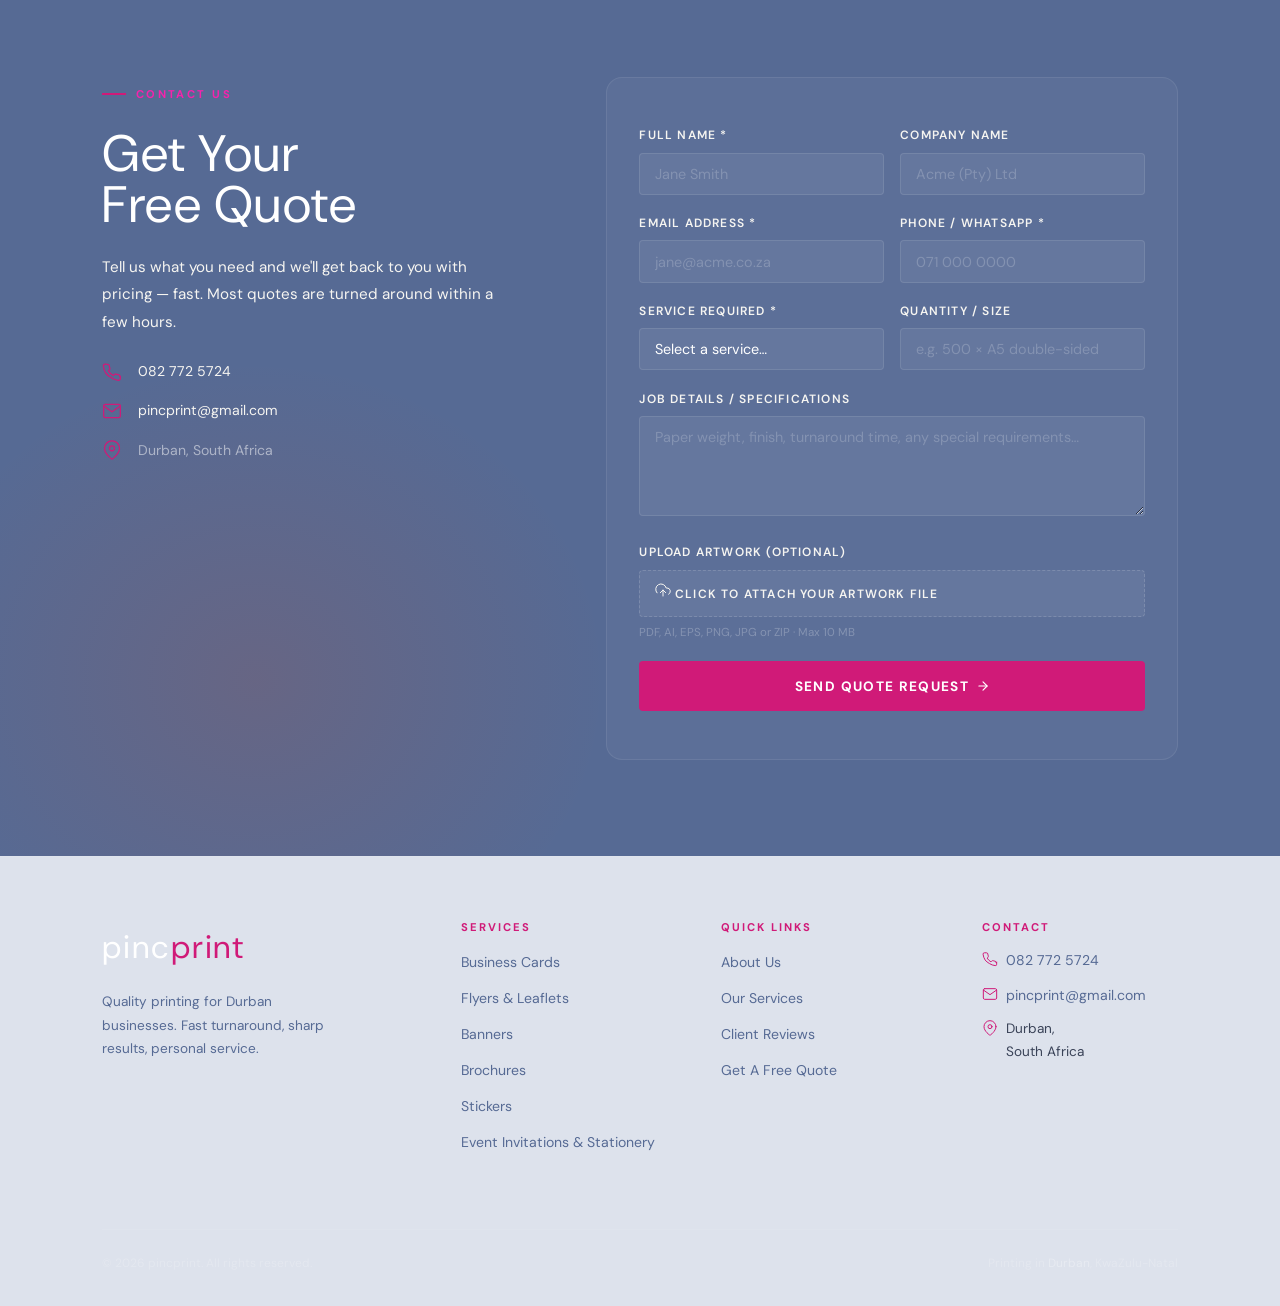
==== commit cae7cd12: "Update index.html" ====
--- a/index.html
+++ b/index.html
@@ -185,9 +185,10 @@
             <a href="tel:+27827725724" class="nav-phone" id="nav-phone">CALL US</a>
             <a href="mailto:pincprint@gmail.com" class="nav-phone" id="nav-phone">EMAIL US</a>
             <a href="#quote" class="nav-cta btn">
-              <svg width="14" height="14"><use href="#icon-arrow"/></svg>
+              <svg width="11" height="12"><use href="#icon-arrow"/></svg>
               Get a Free Quote
             </a>
+            <div><img url="./data/BEE-LEVEL-1.png"/></div>
           </div>
           <button class="nav-toggle" id="nav-toggle" aria-label="Toggle mobile menu" aria-expanded="false">
             <span></span><span></span><span></span>
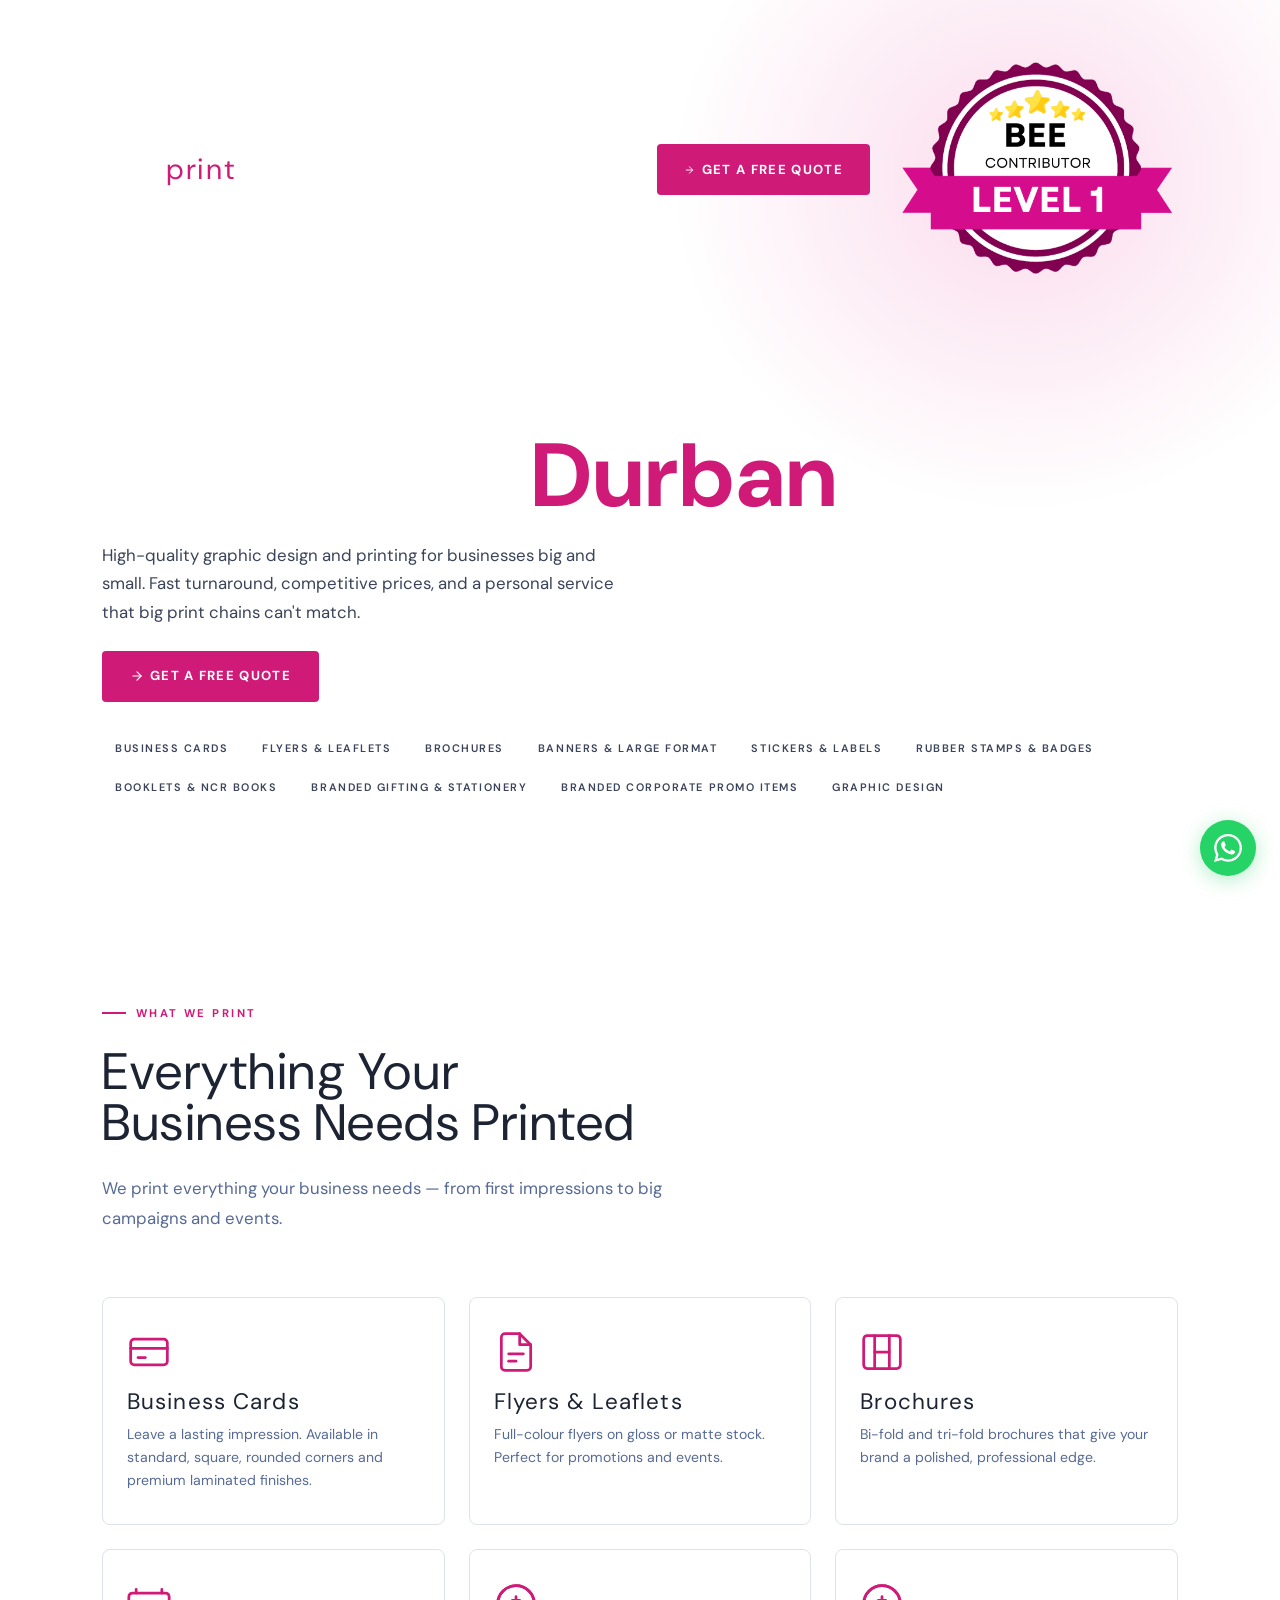
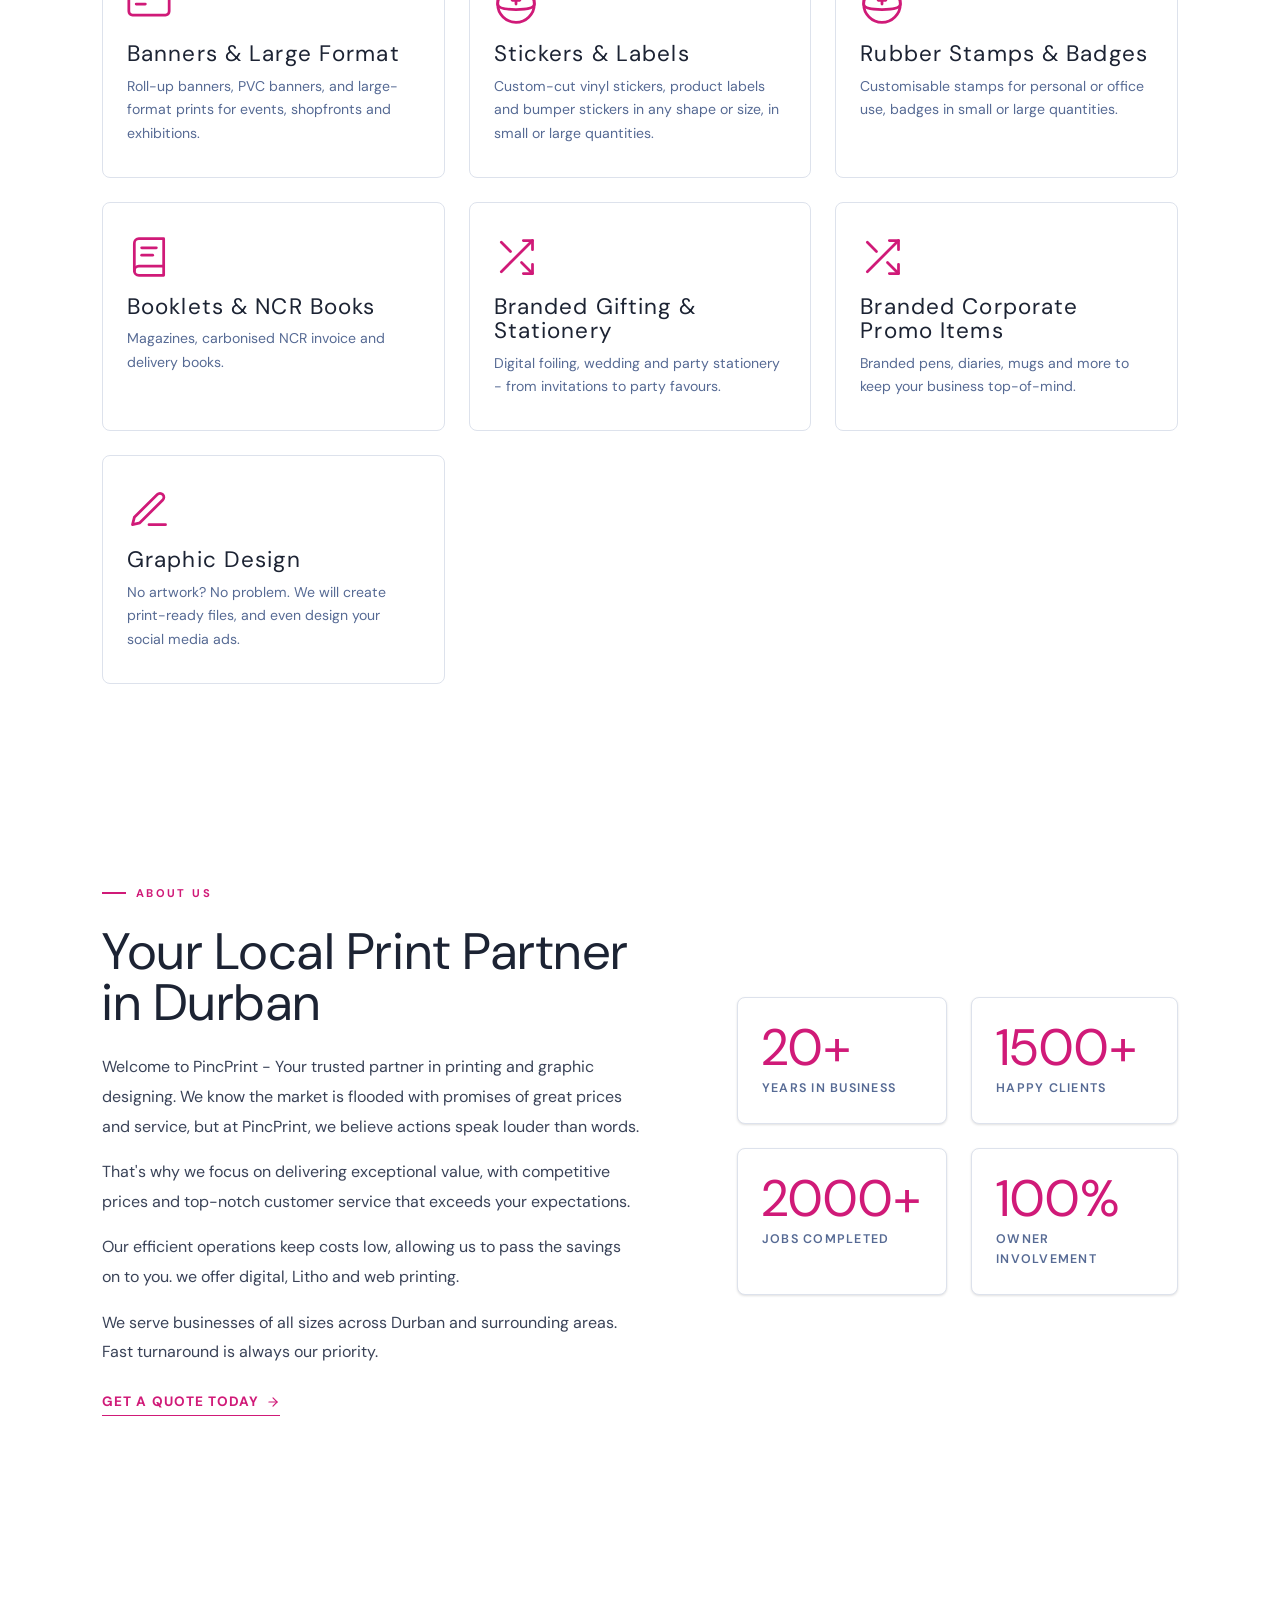
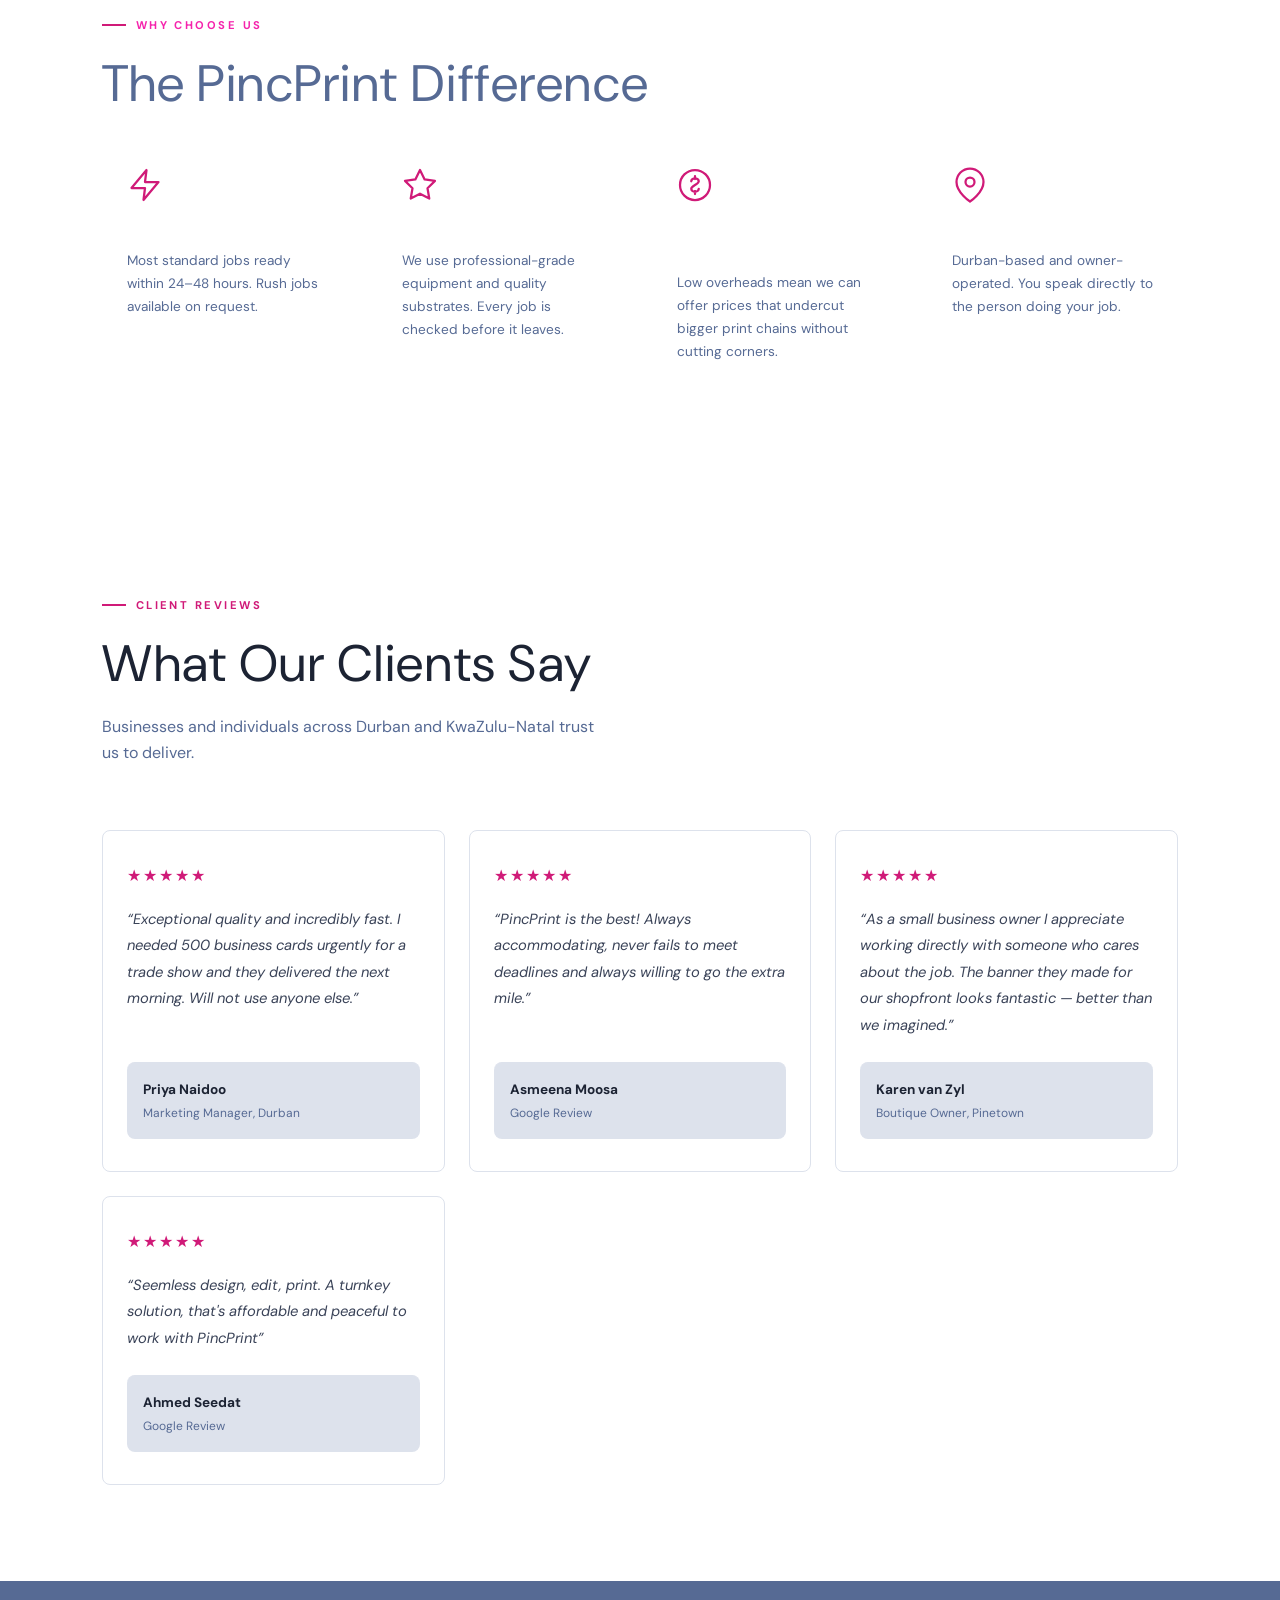
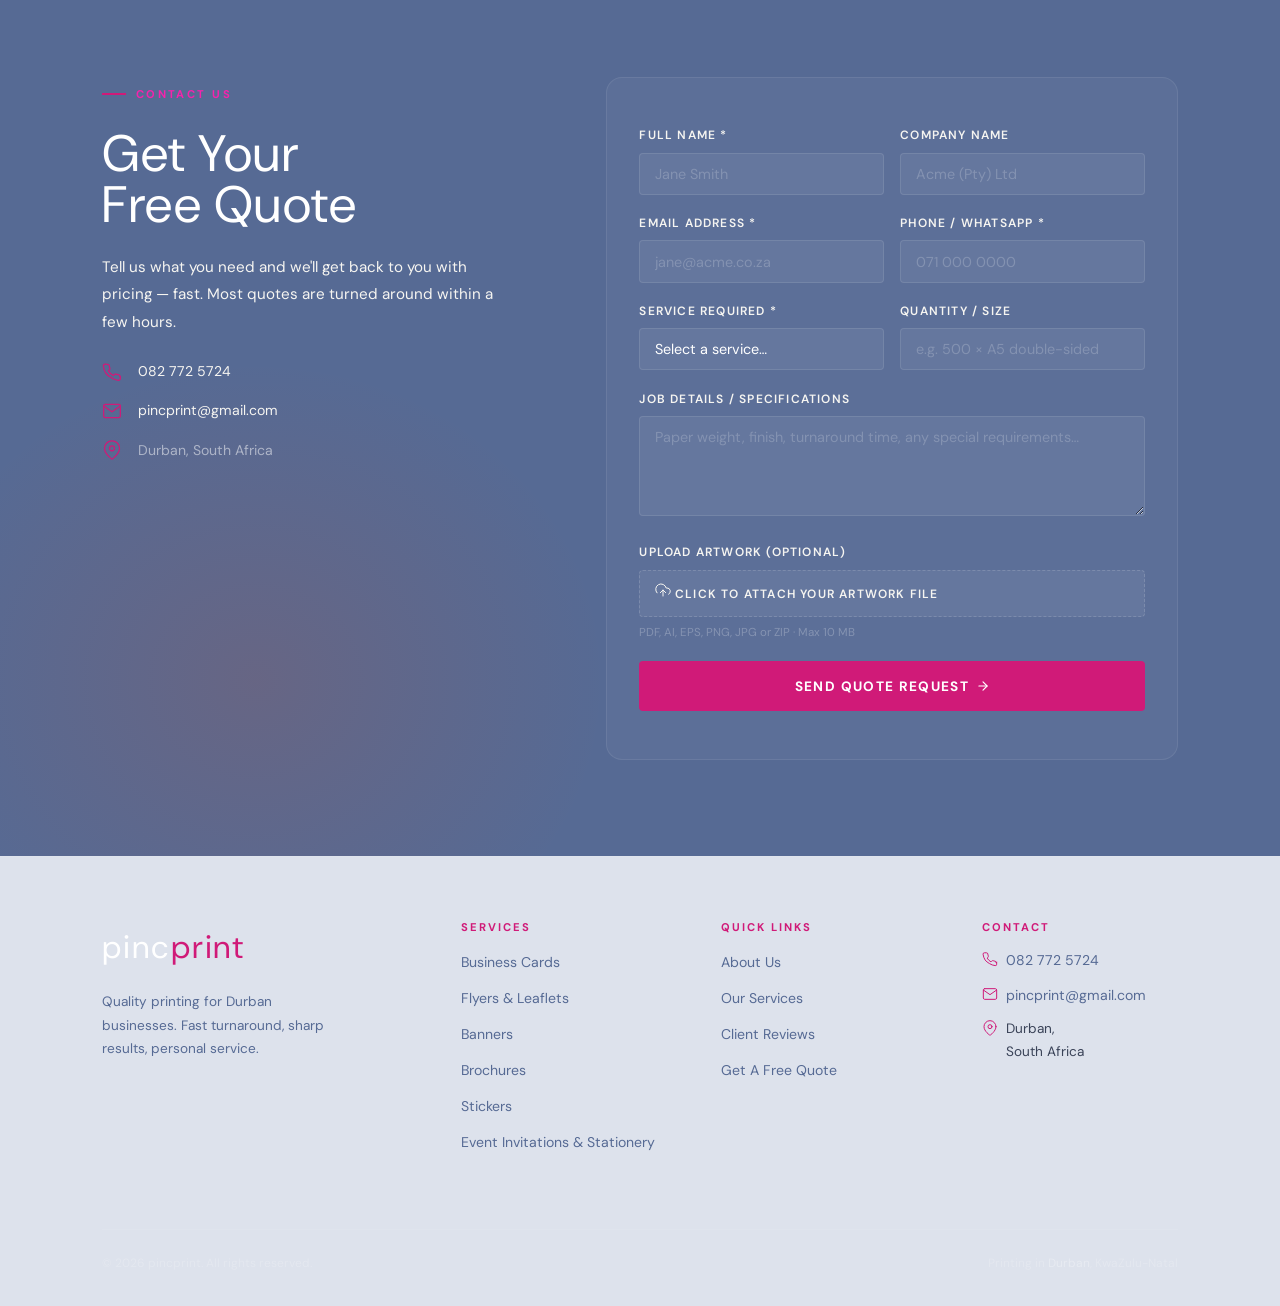
==== commit 7829c2d0: "Update index.html" ====
--- a/index.html
+++ b/index.html
@@ -188,7 +188,7 @@
               <svg width="11" height="12"><use href="#icon-arrow"/></svg>
               Get a Free Quote
             </a>
-            <div><img url="./data/BEE-LEVEL-1.png"/></div>
+            <div><img src="./data/BEE-LEVEL-1.png"></div>
           </div>
           <button class="nav-toggle" id="nav-toggle" aria-label="Toggle mobile menu" aria-expanded="false">
             <span></span><span></span><span></span>
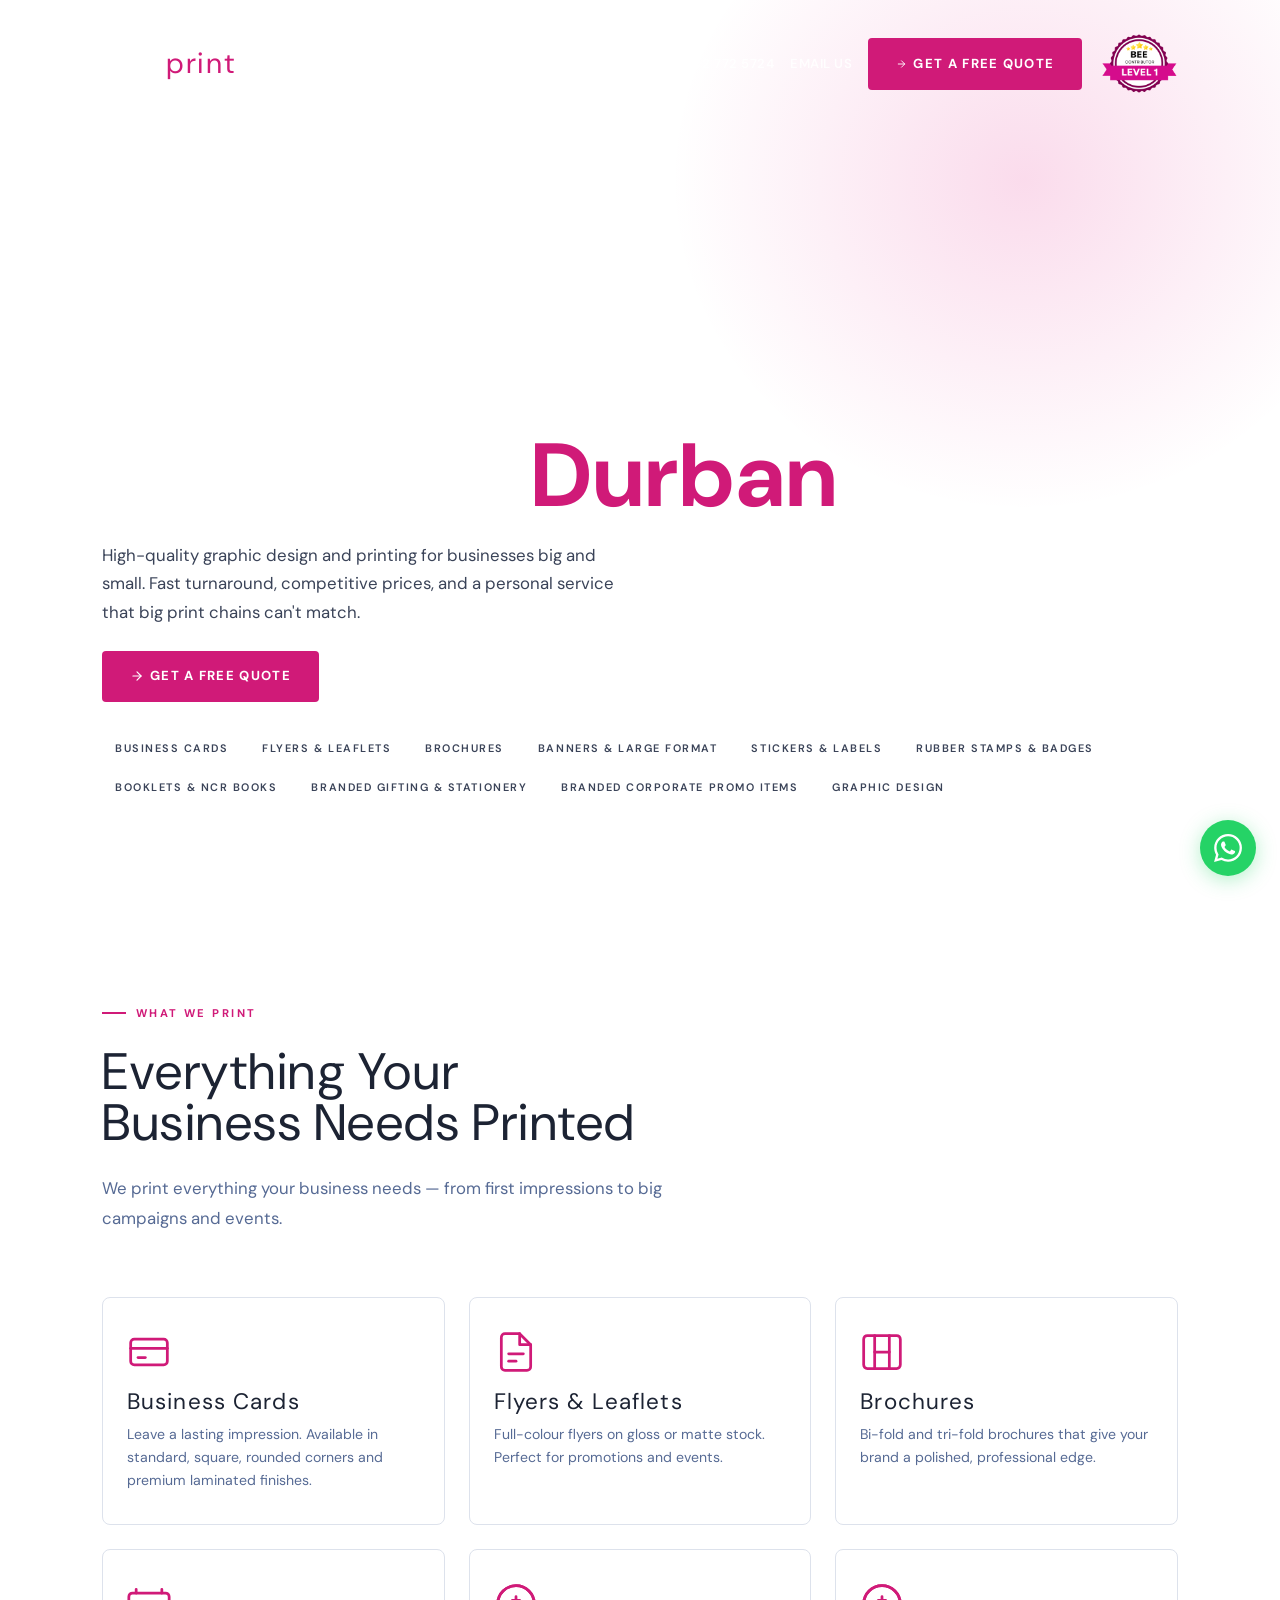
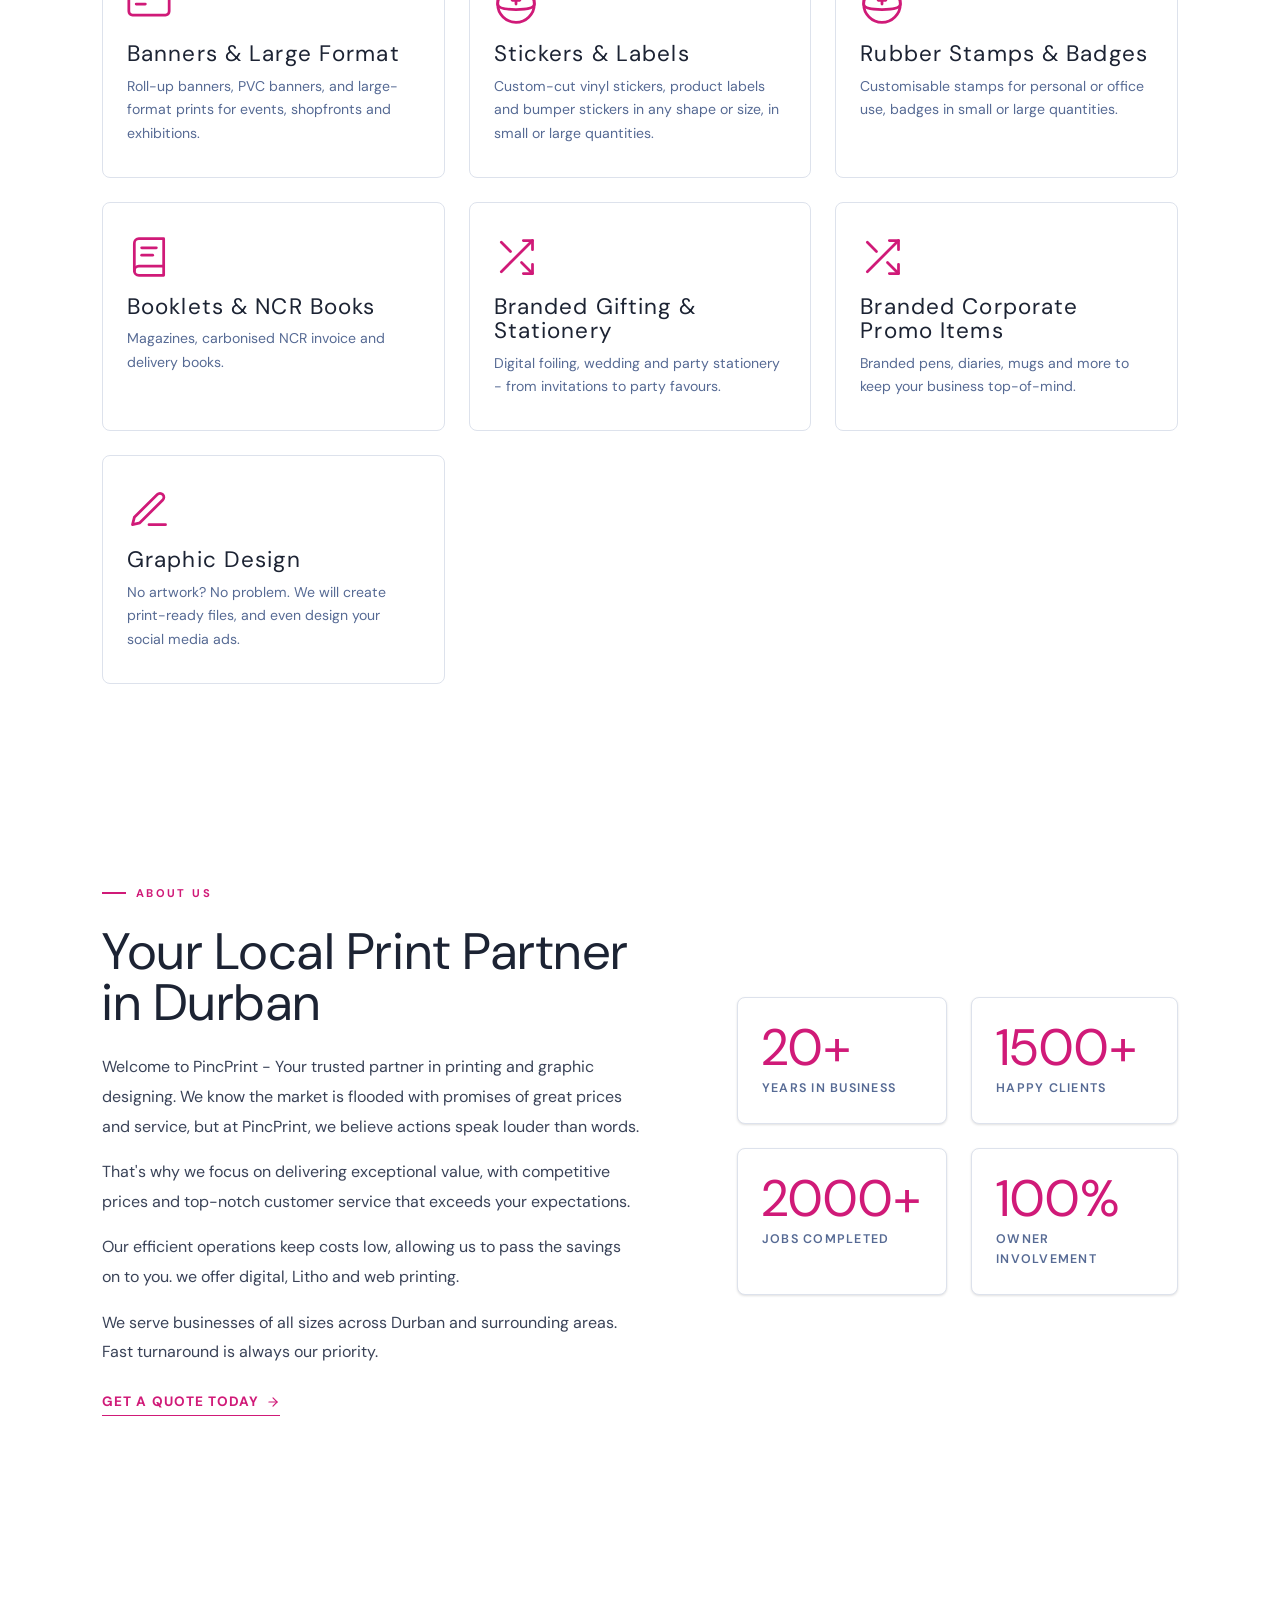
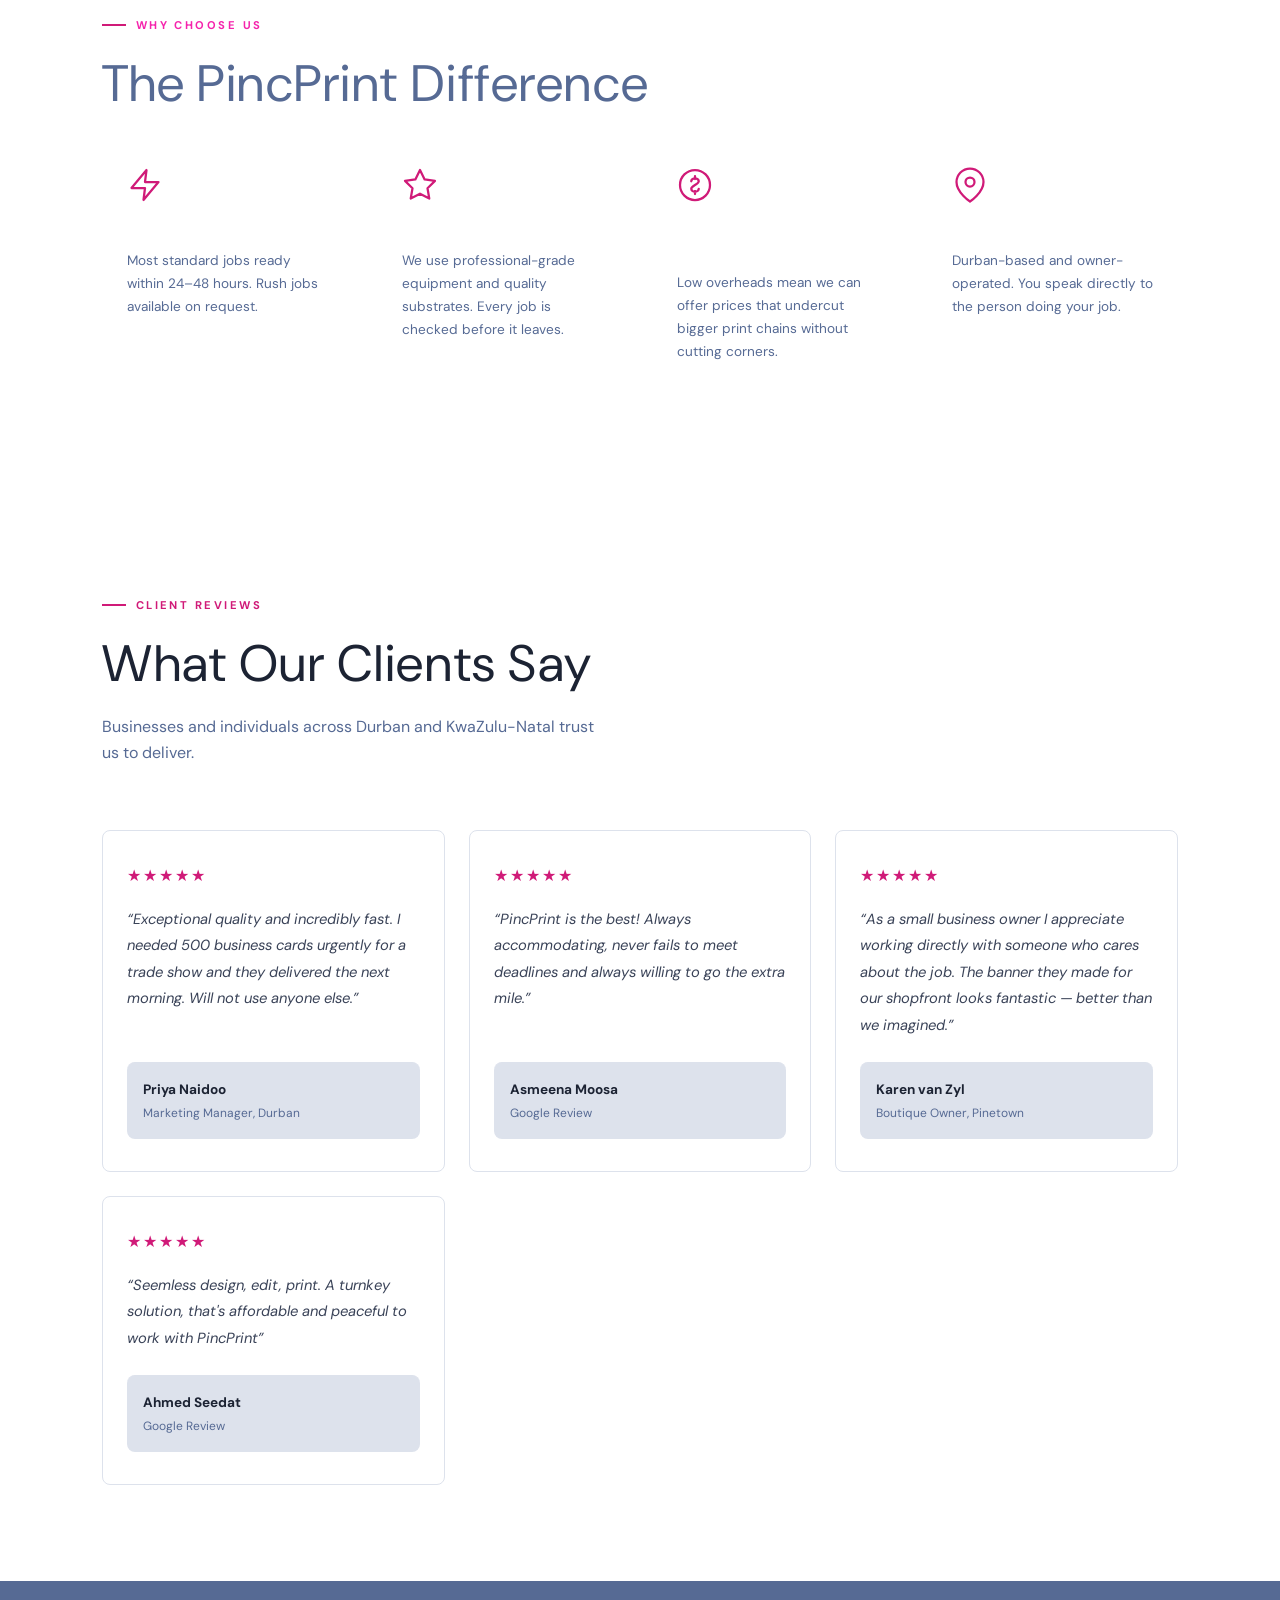
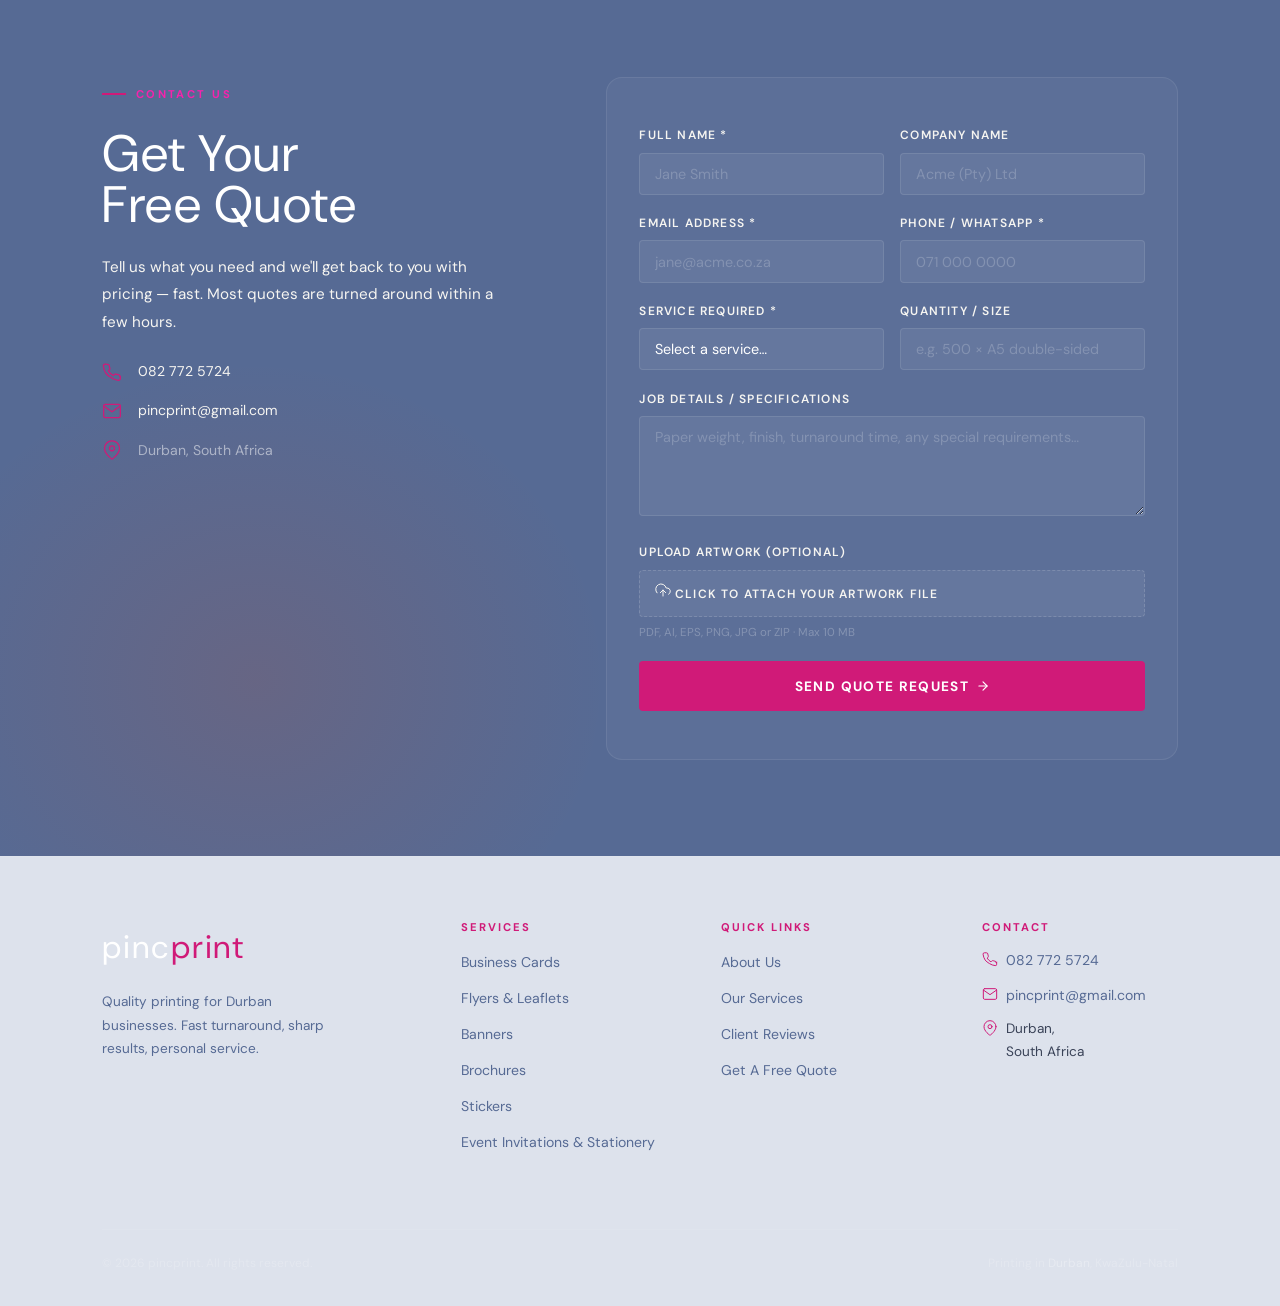
==== commit aa80ef1b: "Update index.html" ====
--- a/index.html
+++ b/index.html
@@ -188,7 +188,7 @@
               <svg width="11" height="12"><use href="#icon-arrow"/></svg>
               Get a Free Quote
             </a>
-            <div><img src="./data/BEE-LEVEL-1.png"></div>
+            <div><img src="./data/BEE-LEVEL-1.png" width="80px"></div>
           </div>
           <button class="nav-toggle" id="nav-toggle" aria-label="Toggle mobile menu" aria-expanded="false">
             <span></span><span></span><span></span>
@@ -297,7 +297,7 @@
             <p>Tell us what you need and we'll get back to you with pricing — fast. Most quotes are turned around within a few hours.</p>
             <div class="quote-contact-item">
               <svg class="icon-sm"><use href="#icon-phone"/></svg>
-              <a href="tel:0310000000" id="form-phone">031 000 0000</a>
+              <a href="tel:0827725724" id="form-phone">082 772 5724</a>
             </div>
             <div class="quote-contact-item">
               <svg class="icon-sm"><use href="#icon-mail"/></svg>
@@ -305,7 +305,7 @@
             </div>
             <div class="quote-contact-item">
               <svg class="icon-sm"><use href="#icon-pin"/></svg>
-              <span id="form-address" style="color:rgba(255,255,255,0.5);">123 Example Street, Durban</span>
+              <span id="form-address" style="color:rgba(255,255,255,0.5);">Durban</span>
             </div>
           </div>
 
